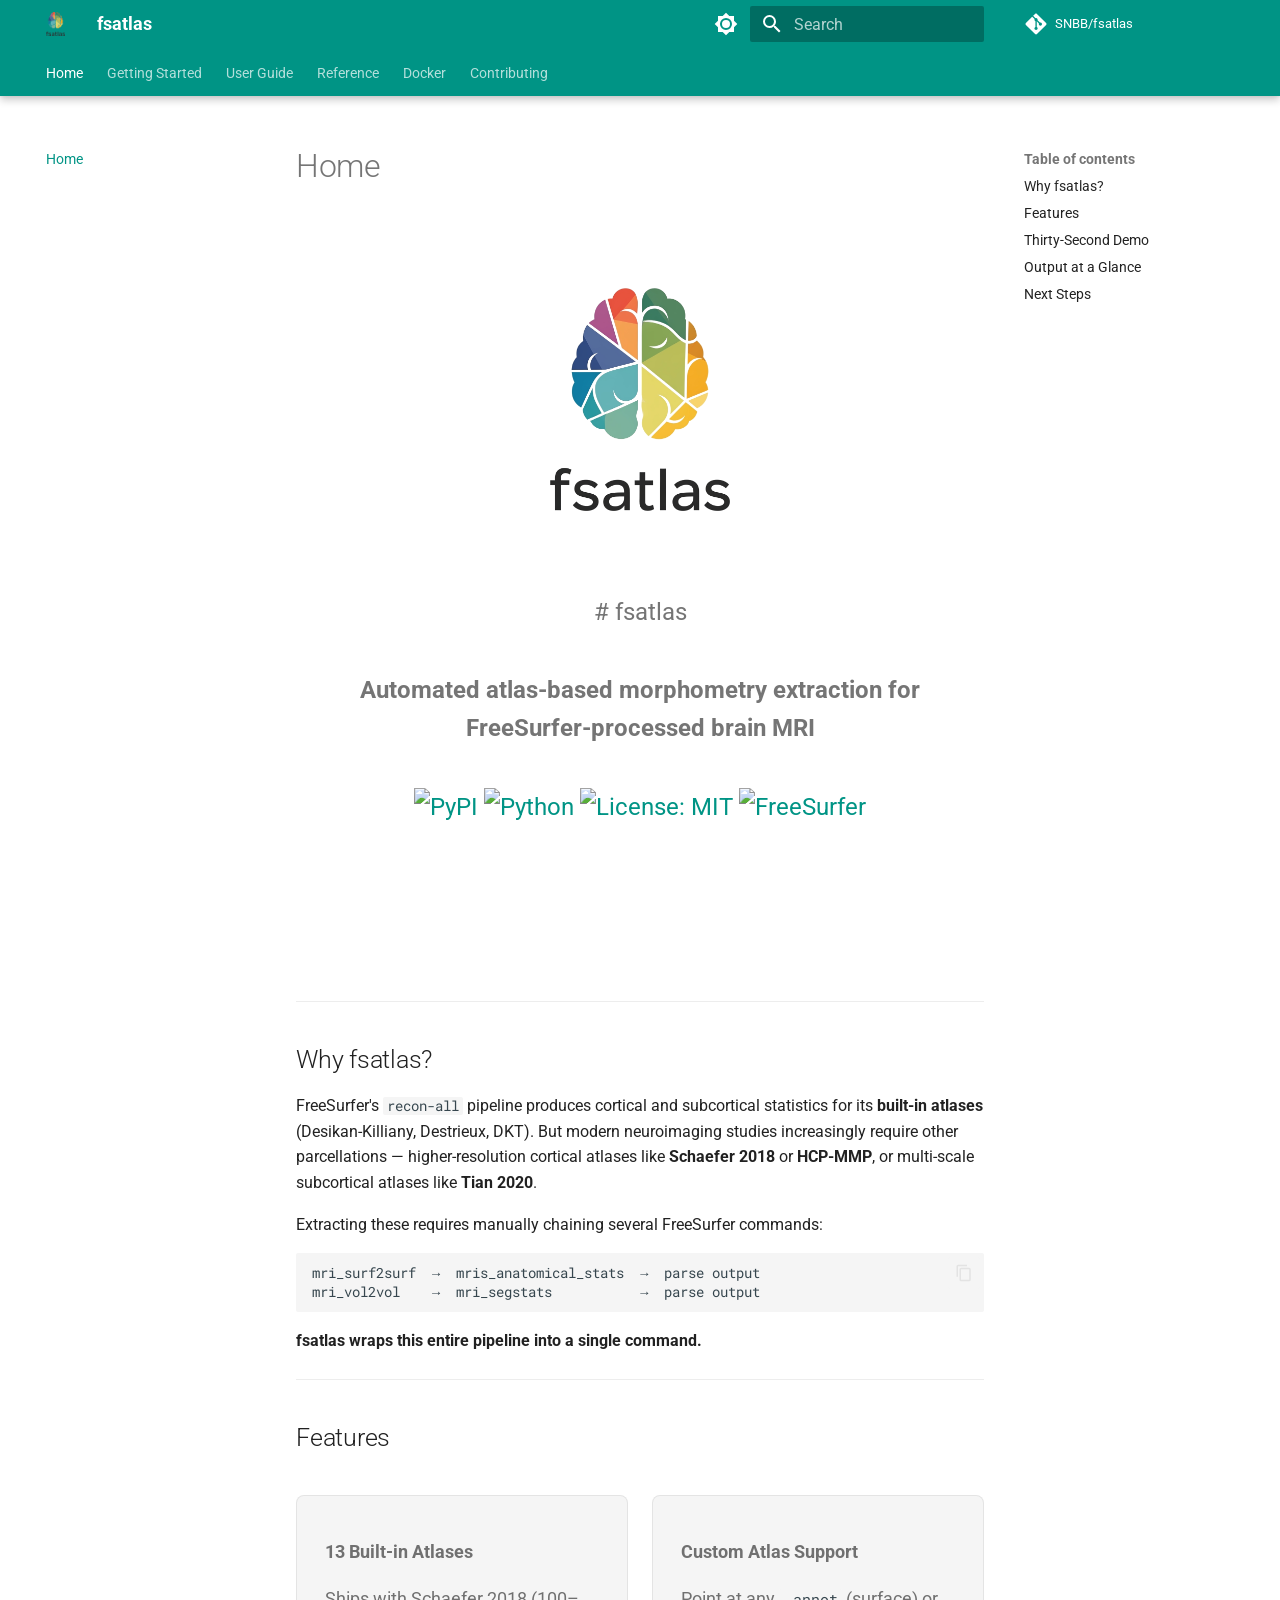
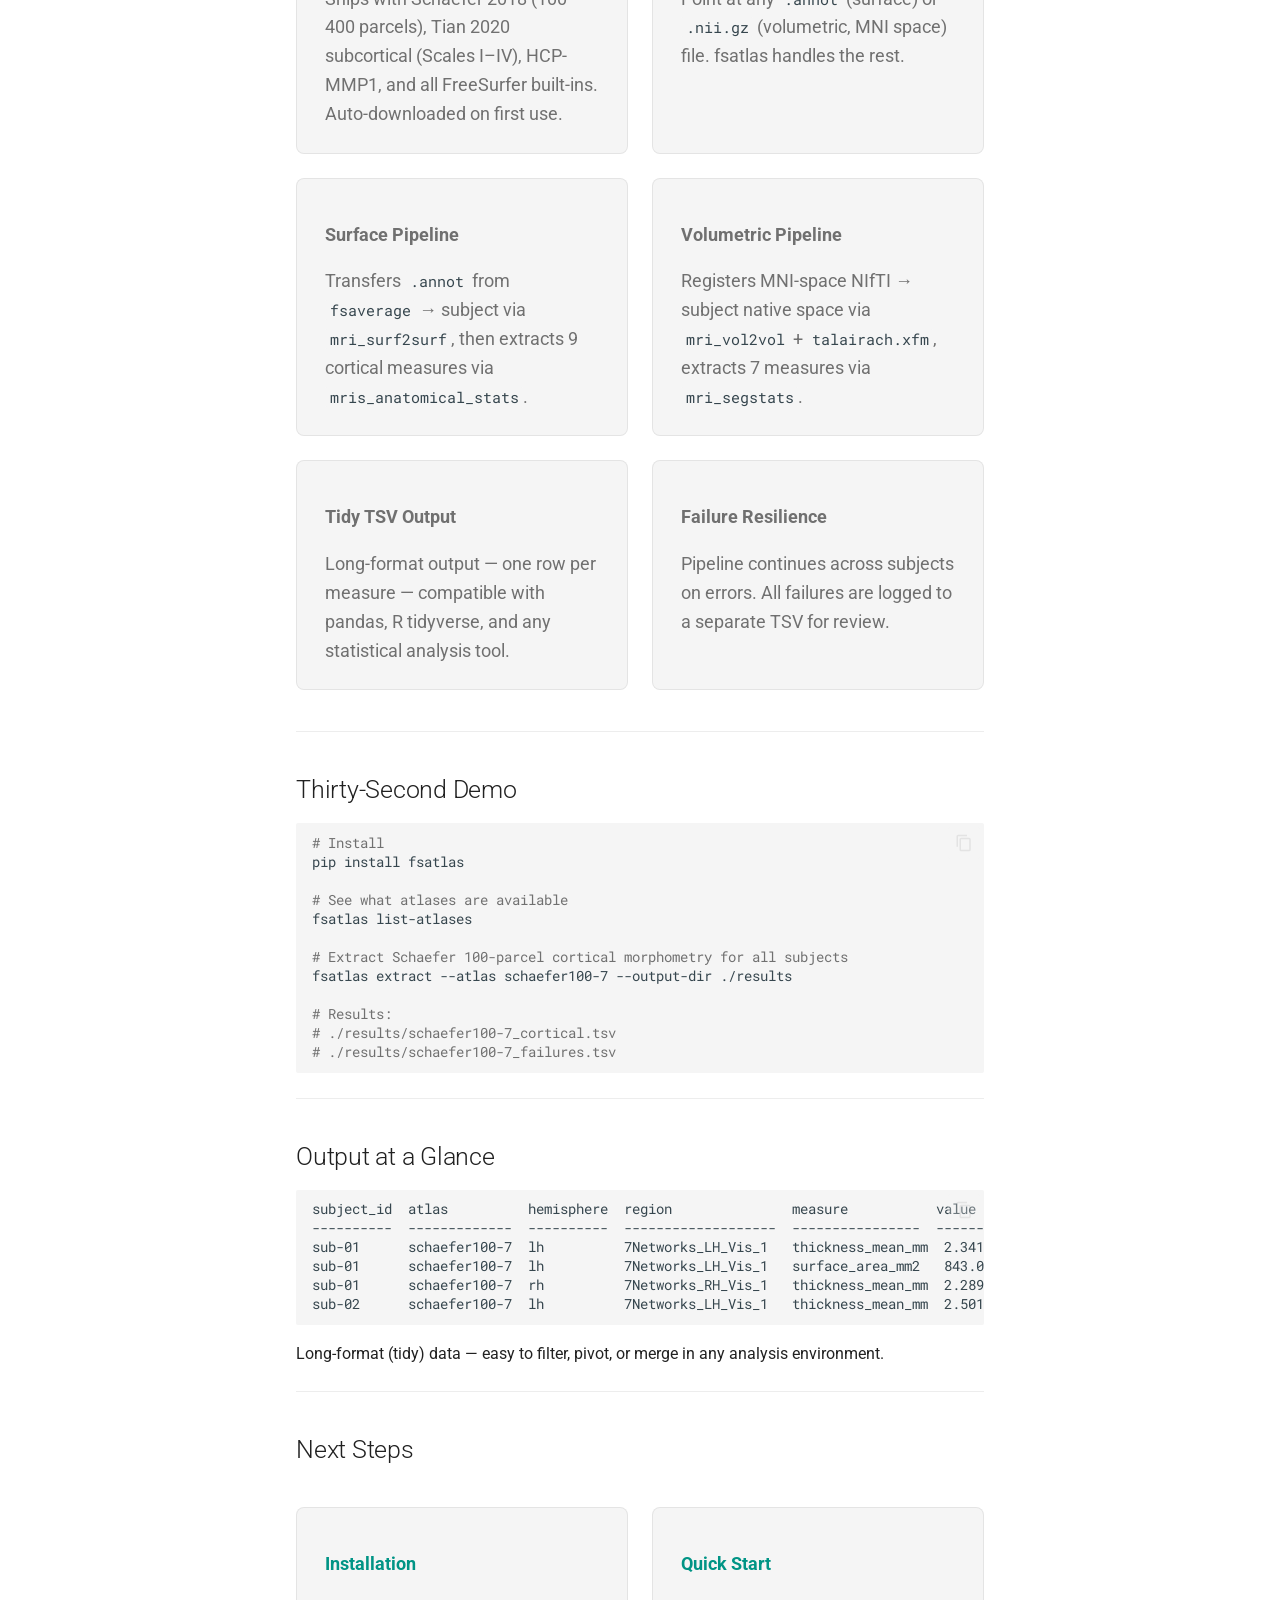
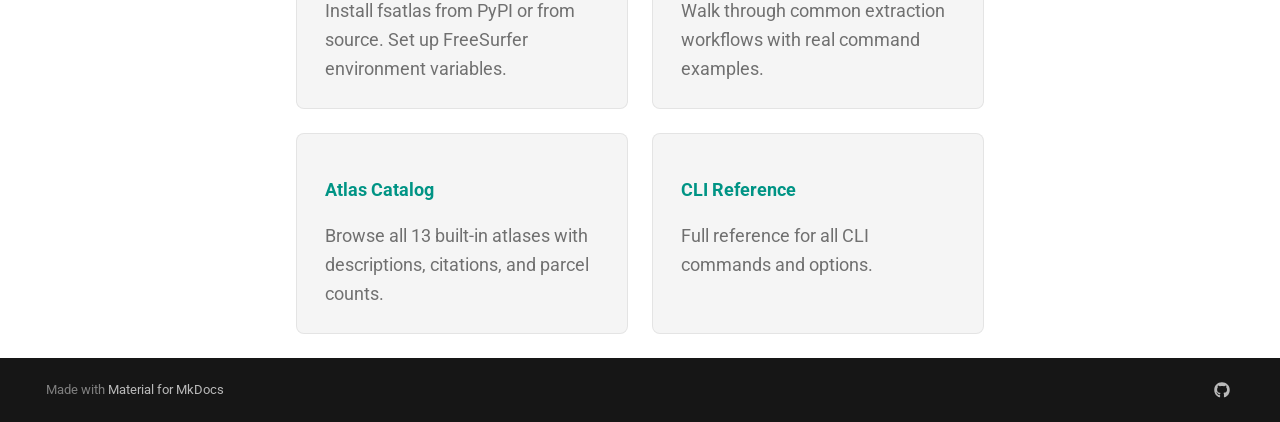
==== index.html @ 3e2ee165 "Deployed dd04996 with MkDocs version: 1.6.1" ====
<!doctype html>
<html lang="en" class="no-js">
  <head>
    
      <meta charset="utf-8">
      <meta name="viewport" content="width=device-width,initial-scale=1">
      
        <meta name="description" content="Automated atlas-based morphometry extraction for FreeSurfer-processed brain MRI">
      
      
      
        <link rel="canonical" href="https://snbb.github.io/fsatlas/">
      
      
      
        <link rel="next" href="installation/">
      
      
        
      
      
      <link rel="icon" href="assets/logo.png">
      <meta name="generator" content="mkdocs-1.6.1, mkdocs-material-9.7.4">
    
    
      
        <title>fsatlas</title>
      
    
    
      <link rel="stylesheet" href="assets/stylesheets/main.484c7ddc.min.css">
      
        
        <link rel="stylesheet" href="assets/stylesheets/palette.ab4e12ef.min.css">
      
      


    
    
      
    
    
      
        
        
        <link rel="preconnect" href="https://fonts.gstatic.com" crossorigin>
        <link rel="stylesheet" href="https://fonts.googleapis.com/css?family=Roboto:300,300i,400,400i,700,700i%7CRoboto+Mono:400,400i,700,700i&display=fallback">
        <style>:root{--md-text-font:"Roboto";--md-code-font:"Roboto Mono"}</style>
      
    
    
      <link rel="stylesheet" href="assets/extra.css">
    
    <script>__md_scope=new URL(".",location),__md_hash=e=>[...e].reduce(((e,_)=>(e<<5)-e+_.charCodeAt(0)),0),__md_get=(e,_=localStorage,t=__md_scope)=>JSON.parse(_.getItem(t.pathname+"."+e)),__md_set=(e,_,t=localStorage,a=__md_scope)=>{try{t.setItem(a.pathname+"."+e,JSON.stringify(_))}catch(e){}}</script>
    
      

    
    
  </head>
  
  
    
    
      
    
    
    
    
    <body dir="ltr" data-md-color-scheme="default" data-md-color-primary="teal" data-md-color-accent="deep-orange">
  
    
    <input class="md-toggle" data-md-toggle="drawer" type="checkbox" id="__drawer" autocomplete="off">
    <input class="md-toggle" data-md-toggle="search" type="checkbox" id="__search" autocomplete="off">
    <label class="md-overlay" for="__drawer"></label>
    <div data-md-component="skip">
      
        
        <a href="#why-fsatlas" class="md-skip">
          Skip to content
        </a>
      
    </div>
    <div data-md-component="announce">
      
    </div>
    
      <div data-md-color-scheme="default" data-md-component="outdated" hidden>
        
      </div>
    
    
      

  

<header class="md-header md-header--shadow md-header--lifted" data-md-component="header">
  <nav class="md-header__inner md-grid" aria-label="Header">
    <a href="." title="fsatlas" class="md-header__button md-logo" aria-label="fsatlas" data-md-component="logo">
      
  <img src="assets/logo.png" alt="logo">

    </a>
    <label class="md-header__button md-icon" for="__drawer">
      
      <svg xmlns="http://www.w3.org/2000/svg" viewBox="0 0 24 24"><path d="M3 6h18v2H3zm0 5h18v2H3zm0 5h18v2H3z"/></svg>
    </label>
    <div class="md-header__title" data-md-component="header-title">
      <div class="md-header__ellipsis">
        <div class="md-header__topic">
          <span class="md-ellipsis">
            fsatlas
          </span>
        </div>
        <div class="md-header__topic" data-md-component="header-topic">
          <span class="md-ellipsis">
            
              Home
            
          </span>
        </div>
      </div>
    </div>
    
      
        <form class="md-header__option" data-md-component="palette">
  
    
    
    
    <input class="md-option" data-md-color-media="(prefers-color-scheme: light)" data-md-color-scheme="default" data-md-color-primary="teal" data-md-color-accent="deep-orange"  aria-label="Switch to dark mode"  type="radio" name="__palette" id="__palette_0">
    
      <label class="md-header__button md-icon" title="Switch to dark mode" for="__palette_1" hidden>
        <svg xmlns="http://www.w3.org/2000/svg" viewBox="0 0 24 24"><path d="M12 8a4 4 0 0 0-4 4 4 4 0 0 0 4 4 4 4 0 0 0 4-4 4 4 0 0 0-4-4m0 10a6 6 0 0 1-6-6 6 6 0 0 1 6-6 6 6 0 0 1 6 6 6 6 0 0 1-6 6m8-9.31V4h-4.69L12 .69 8.69 4H4v4.69L.69 12 4 15.31V20h4.69L12 23.31 15.31 20H20v-4.69L23.31 12z"/></svg>
      </label>
    
  
    
    
    
    <input class="md-option" data-md-color-media="(prefers-color-scheme: dark)" data-md-color-scheme="slate" data-md-color-primary="teal" data-md-color-accent="deep-orange"  aria-label="Switch to light mode"  type="radio" name="__palette" id="__palette_1">
    
      <label class="md-header__button md-icon" title="Switch to light mode" for="__palette_0" hidden>
        <svg xmlns="http://www.w3.org/2000/svg" viewBox="0 0 24 24"><path d="M12 18c-.89 0-1.74-.2-2.5-.55C11.56 16.5 13 14.42 13 12s-1.44-4.5-3.5-5.45C10.26 6.2 11.11 6 12 6a6 6 0 0 1 6 6 6 6 0 0 1-6 6m8-9.31V4h-4.69L12 .69 8.69 4H4v4.69L.69 12 4 15.31V20h4.69L12 23.31 15.31 20H20v-4.69L23.31 12z"/></svg>
      </label>
    
  
</form>
      
    
    
      <script>var palette=__md_get("__palette");if(palette&&palette.color){if("(prefers-color-scheme)"===palette.color.media){var media=matchMedia("(prefers-color-scheme: light)"),input=document.querySelector(media.matches?"[data-md-color-media='(prefers-color-scheme: light)']":"[data-md-color-media='(prefers-color-scheme: dark)']");palette.color.media=input.getAttribute("data-md-color-media"),palette.color.scheme=input.getAttribute("data-md-color-scheme"),palette.color.primary=input.getAttribute("data-md-color-primary"),palette.color.accent=input.getAttribute("data-md-color-accent")}for(var[key,value]of Object.entries(palette.color))document.body.setAttribute("data-md-color-"+key,value)}</script>
    
    
    
      
      
        <label class="md-header__button md-icon" for="__search">
          
          <svg xmlns="http://www.w3.org/2000/svg" viewBox="0 0 24 24"><path d="M9.5 3A6.5 6.5 0 0 1 16 9.5c0 1.61-.59 3.09-1.56 4.23l.27.27h.79l5 5-1.5 1.5-5-5v-.79l-.27-.27A6.52 6.52 0 0 1 9.5 16 6.5 6.5 0 0 1 3 9.5 6.5 6.5 0 0 1 9.5 3m0 2C7 5 5 7 5 9.5S7 14 9.5 14 14 12 14 9.5 12 5 9.5 5"/></svg>
        </label>
        <div class="md-search" data-md-component="search" role="dialog">
  <label class="md-search__overlay" for="__search"></label>
  <div class="md-search__inner" role="search">
    <form class="md-search__form" name="search">
      <input type="text" class="md-search__input" name="query" aria-label="Search" placeholder="Search" autocapitalize="off" autocorrect="off" autocomplete="off" spellcheck="false" data-md-component="search-query" required>
      <label class="md-search__icon md-icon" for="__search">
        
        <svg xmlns="http://www.w3.org/2000/svg" viewBox="0 0 24 24"><path d="M9.5 3A6.5 6.5 0 0 1 16 9.5c0 1.61-.59 3.09-1.56 4.23l.27.27h.79l5 5-1.5 1.5-5-5v-.79l-.27-.27A6.52 6.52 0 0 1 9.5 16 6.5 6.5 0 0 1 3 9.5 6.5 6.5 0 0 1 9.5 3m0 2C7 5 5 7 5 9.5S7 14 9.5 14 14 12 14 9.5 12 5 9.5 5"/></svg>
        
        <svg xmlns="http://www.w3.org/2000/svg" viewBox="0 0 24 24"><path d="M20 11v2H8l5.5 5.5-1.42 1.42L4.16 12l7.92-7.92L13.5 5.5 8 11z"/></svg>
      </label>
      <nav class="md-search__options" aria-label="Search">
        
        <button type="reset" class="md-search__icon md-icon" title="Clear" aria-label="Clear" tabindex="-1">
          
          <svg xmlns="http://www.w3.org/2000/svg" viewBox="0 0 24 24"><path d="M19 6.41 17.59 5 12 10.59 6.41 5 5 6.41 10.59 12 5 17.59 6.41 19 12 13.41 17.59 19 19 17.59 13.41 12z"/></svg>
        </button>
      </nav>
      
        <div class="md-search__suggest" data-md-component="search-suggest"></div>
      
    </form>
    <div class="md-search__output">
      <div class="md-search__scrollwrap" tabindex="0" data-md-scrollfix>
        <div class="md-search-result" data-md-component="search-result">
          <div class="md-search-result__meta">
            Initializing search
          </div>
          <ol class="md-search-result__list" role="presentation"></ol>
        </div>
      </div>
    </div>
  </div>
</div>
      
    
    
      <div class="md-header__source">
        <a href="https://github.com/SNBB/fsatlas" title="Go to repository" class="md-source" data-md-component="source">
  <div class="md-source__icon md-icon">
    
    <svg xmlns="http://www.w3.org/2000/svg" viewBox="0 0 448 512"><!--! Font Awesome Free 7.1.0 by @fontawesome - https://fontawesome.com License - https://fontawesome.com/license/free (Icons: CC BY 4.0, Fonts: SIL OFL 1.1, Code: MIT License) Copyright 2025 Fonticons, Inc.--><path d="M439.6 236.1 244 40.5c-5.4-5.5-12.8-8.5-20.4-8.5s-15 3-20.4 8.4L162.5 81l51.5 51.5c27.1-9.1 52.7 16.8 43.4 43.7l49.7 49.7c34.2-11.8 61.2 31 35.5 56.7-26.5 26.5-70.2-2.9-56-37.3L240.3 199v121.9c25.3 12.5 22.3 41.8 9.1 55-6.4 6.4-15.2 10.1-24.3 10.1s-17.8-3.6-24.3-10.1c-17.6-17.6-11.1-46.9 11.2-56v-123c-20.8-8.5-24.6-30.7-18.6-45L142.6 101 8.5 235.1C3 240.6 0 247.9 0 255.5s3 15 8.5 20.4l195.6 195.7c5.4 5.4 12.7 8.4 20.4 8.4s15-3 20.4-8.4l194.7-194.7c5.4-5.4 8.4-12.8 8.4-20.4s-3-15-8.4-20.4"/></svg>
  </div>
  <div class="md-source__repository">
    SNBB/fsatlas
  </div>
</a>
      </div>
    
  </nav>
  
    
      
<nav class="md-tabs" aria-label="Tabs" data-md-component="tabs">
  <div class="md-grid">
    <ul class="md-tabs__list">
      
        
  
  
  
    
  
  
    <li class="md-tabs__item md-tabs__item--active">
      <a href="." class="md-tabs__link">
        
  
  
    
  
  Home

      </a>
    </li>
  

      
        
  
  
  
  
    
    
      <li class="md-tabs__item">
        <a href="installation/" class="md-tabs__link">
          
  
  
    
  
  Getting Started

        </a>
      </li>
    
  

      
        
  
  
  
  
    
    
      <li class="md-tabs__item">
        <a href="user-guide/atlases/" class="md-tabs__link">
          
  
  
    
  
  User Guide

        </a>
      </li>
    
  

      
        
  
  
  
  
    
    
      <li class="md-tabs__item">
        <a href="reference/cli/" class="md-tabs__link">
          
  
  
    
  
  Reference

        </a>
      </li>
    
  

      
        
  
  
  
  
    <li class="md-tabs__item">
      <a href="docker/" class="md-tabs__link">
        
  
  
    
  
  Docker

      </a>
    </li>
  

      
        
  
  
  
  
    <li class="md-tabs__item">
      <a href="contributing/" class="md-tabs__link">
        
  
  
    
  
  Contributing

      </a>
    </li>
  

      
    </ul>
  </div>
</nav>
    
  
</header>
    
    <div class="md-container" data-md-component="container">
      
      
        
      
      <main class="md-main" data-md-component="main">
        <div class="md-main__inner md-grid">
          
            
              
              <div class="md-sidebar md-sidebar--primary" data-md-component="sidebar" data-md-type="navigation" >
                <div class="md-sidebar__scrollwrap">
                  <div class="md-sidebar__inner">
                    


  


<nav class="md-nav md-nav--primary md-nav--lifted" aria-label="Navigation" data-md-level="0">
  <label class="md-nav__title" for="__drawer">
    <a href="." title="fsatlas" class="md-nav__button md-logo" aria-label="fsatlas" data-md-component="logo">
      
  <img src="assets/logo.png" alt="logo">

    </a>
    fsatlas
  </label>
  
    <div class="md-nav__source">
      <a href="https://github.com/SNBB/fsatlas" title="Go to repository" class="md-source" data-md-component="source">
  <div class="md-source__icon md-icon">
    
    <svg xmlns="http://www.w3.org/2000/svg" viewBox="0 0 448 512"><!--! Font Awesome Free 7.1.0 by @fontawesome - https://fontawesome.com License - https://fontawesome.com/license/free (Icons: CC BY 4.0, Fonts: SIL OFL 1.1, Code: MIT License) Copyright 2025 Fonticons, Inc.--><path d="M439.6 236.1 244 40.5c-5.4-5.5-12.8-8.5-20.4-8.5s-15 3-20.4 8.4L162.5 81l51.5 51.5c27.1-9.1 52.7 16.8 43.4 43.7l49.7 49.7c34.2-11.8 61.2 31 35.5 56.7-26.5 26.5-70.2-2.9-56-37.3L240.3 199v121.9c25.3 12.5 22.3 41.8 9.1 55-6.4 6.4-15.2 10.1-24.3 10.1s-17.8-3.6-24.3-10.1c-17.6-17.6-11.1-46.9 11.2-56v-123c-20.8-8.5-24.6-30.7-18.6-45L142.6 101 8.5 235.1C3 240.6 0 247.9 0 255.5s3 15 8.5 20.4l195.6 195.7c5.4 5.4 12.7 8.4 20.4 8.4s15-3 20.4-8.4l194.7-194.7c5.4-5.4 8.4-12.8 8.4-20.4s-3-15-8.4-20.4"/></svg>
  </div>
  <div class="md-source__repository">
    SNBB/fsatlas
  </div>
</a>
    </div>
  
  <ul class="md-nav__list" data-md-scrollfix>
    
      
      
  
  
    
  
  
  
    <li class="md-nav__item md-nav__item--active">
      
      <input class="md-nav__toggle md-toggle" type="checkbox" id="__toc">
      
      
      
        <label class="md-nav__link md-nav__link--active" for="__toc">
          
  
  
  <span class="md-ellipsis">
    
  
    Home
  

    
  </span>
  
  

          <span class="md-nav__icon md-icon"></span>
        </label>
      
      <a href="." class="md-nav__link md-nav__link--active">
        
  
  
  <span class="md-ellipsis">
    
  
    Home
  

    
  </span>
  
  

      </a>
      
        

<nav class="md-nav md-nav--secondary" aria-label="Table of contents">
  
  
  
  
    <label class="md-nav__title" for="__toc">
      <span class="md-nav__icon md-icon"></span>
      Table of contents
    </label>
    <ul class="md-nav__list" data-md-component="toc" data-md-scrollfix>
      
        <li class="md-nav__item">
  <a href="#why-fsatlas" class="md-nav__link">
    <span class="md-ellipsis">
      
        Why fsatlas?
      
    </span>
  </a>
  
</li>
      
        <li class="md-nav__item">
  <a href="#features" class="md-nav__link">
    <span class="md-ellipsis">
      
        Features
      
    </span>
  </a>
  
</li>
      
        <li class="md-nav__item">
  <a href="#thirty-second-demo" class="md-nav__link">
    <span class="md-ellipsis">
      
        Thirty-Second Demo
      
    </span>
  </a>
  
</li>
      
        <li class="md-nav__item">
  <a href="#output-at-a-glance" class="md-nav__link">
    <span class="md-ellipsis">
      
        Output at a Glance
      
    </span>
  </a>
  
</li>
      
        <li class="md-nav__item">
  <a href="#next-steps" class="md-nav__link">
    <span class="md-ellipsis">
      
        Next Steps
      
    </span>
  </a>
  
</li>
      
    </ul>
  
</nav>
      
    </li>
  

    
      
      
  
  
  
  
    
    
      
        
      
        
      
    
    
    
      
      
        
      
    
    
    <li class="md-nav__item md-nav__item--nested">
      
        
        
          
        
        <input class="md-nav__toggle md-toggle md-toggle--indeterminate" type="checkbox" id="__nav_2" >
        
          
          <label class="md-nav__link" for="__nav_2" id="__nav_2_label" tabindex="0">
            
  
  
  <span class="md-ellipsis">
    
  
    Getting Started
  

    
  </span>
  
  

            <span class="md-nav__icon md-icon"></span>
          </label>
        
        <nav class="md-nav" data-md-level="1" aria-labelledby="__nav_2_label" aria-expanded="false">
          <label class="md-nav__title" for="__nav_2">
            <span class="md-nav__icon md-icon"></span>
            
  
    Getting Started
  

          </label>
          <ul class="md-nav__list" data-md-scrollfix>
            
              
                
  
  
  
  
    <li class="md-nav__item">
      <a href="installation/" class="md-nav__link">
        
  
  
  <span class="md-ellipsis">
    
  
    Installation
  

    
  </span>
  
  

      </a>
    </li>
  

              
            
              
                
  
  
  
  
    <li class="md-nav__item">
      <a href="quickstart/" class="md-nav__link">
        
  
  
  <span class="md-ellipsis">
    
  
    Quick Start
  

    
  </span>
  
  

      </a>
    </li>
  

              
            
          </ul>
        </nav>
      
    </li>
  

    
      
      
  
  
  
  
    
    
      
        
      
        
      
        
      
    
    
    
      
      
        
      
    
    
    <li class="md-nav__item md-nav__item--nested">
      
        
        
          
        
        <input class="md-nav__toggle md-toggle md-toggle--indeterminate" type="checkbox" id="__nav_3" >
        
          
          <label class="md-nav__link" for="__nav_3" id="__nav_3_label" tabindex="0">
            
  
  
  <span class="md-ellipsis">
    
  
    User Guide
  

    
  </span>
  
  

            <span class="md-nav__icon md-icon"></span>
          </label>
        
        <nav class="md-nav" data-md-level="1" aria-labelledby="__nav_3_label" aria-expanded="false">
          <label class="md-nav__title" for="__nav_3">
            <span class="md-nav__icon md-icon"></span>
            
  
    User Guide
  

          </label>
          <ul class="md-nav__list" data-md-scrollfix>
            
              
                
  
  
  
  
    <li class="md-nav__item">
      <a href="user-guide/atlases/" class="md-nav__link">
        
  
  
  <span class="md-ellipsis">
    
  
    Atlas Catalog
  

    
  </span>
  
  

      </a>
    </li>
  

              
            
              
                
  
  
  
  
    <li class="md-nav__item">
      <a href="user-guide/custom-atlases/" class="md-nav__link">
        
  
  
  <span class="md-ellipsis">
    
  
    Custom Atlases
  

    
  </span>
  
  

      </a>
    </li>
  

              
            
              
                
  
  
  
  
    <li class="md-nav__item">
      <a href="user-guide/output-format/" class="md-nav__link">
        
  
  
  <span class="md-ellipsis">
    
  
    Output Format
  

    
  </span>
  
  

      </a>
    </li>
  

              
            
          </ul>
        </nav>
      
    </li>
  

    
      
      
  
  
  
  
    
    
      
        
      
        
      
    
    
    
      
      
        
      
    
    
    <li class="md-nav__item md-nav__item--nested">
      
        
        
          
        
        <input class="md-nav__toggle md-toggle md-toggle--indeterminate" type="checkbox" id="__nav_4" >
        
          
          <label class="md-nav__link" for="__nav_4" id="__nav_4_label" tabindex="0">
            
  
  
  <span class="md-ellipsis">
    
  
    Reference
  

    
  </span>
  
  

            <span class="md-nav__icon md-icon"></span>
          </label>
        
        <nav class="md-nav" data-md-level="1" aria-labelledby="__nav_4_label" aria-expanded="false">
          <label class="md-nav__title" for="__nav_4">
            <span class="md-nav__icon md-icon"></span>
            
  
    Reference
  

          </label>
          <ul class="md-nav__list" data-md-scrollfix>
            
              
                
  
  
  
  
    <li class="md-nav__item">
      <a href="reference/cli/" class="md-nav__link">
        
  
  
  <span class="md-ellipsis">
    
  
    CLI Reference
  

    
  </span>
  
  

      </a>
    </li>
  

              
            
              
                
  
  
  
  
    <li class="md-nav__item">
      <a href="reference/architecture/" class="md-nav__link">
        
  
  
  <span class="md-ellipsis">
    
  
    Architecture
  

    
  </span>
  
  

      </a>
    </li>
  

              
            
          </ul>
        </nav>
      
    </li>
  

    
      
      
  
  
  
  
    <li class="md-nav__item">
      <a href="docker/" class="md-nav__link">
        
  
  
  <span class="md-ellipsis">
    
  
    Docker
  

    
  </span>
  
  

      </a>
    </li>
  

    
      
      
  
  
  
  
    <li class="md-nav__item">
      <a href="contributing/" class="md-nav__link">
        
  
  
  <span class="md-ellipsis">
    
  
    Contributing
  

    
  </span>
  
  

      </a>
    </li>
  

    
  </ul>
</nav>
                  </div>
                </div>
              </div>
            
            
              
              <div class="md-sidebar md-sidebar--secondary" data-md-component="sidebar" data-md-type="toc" >
                <div class="md-sidebar__scrollwrap">
                  <div class="md-sidebar__inner">
                    

<nav class="md-nav md-nav--secondary" aria-label="Table of contents">
  
  
  
  
    <label class="md-nav__title" for="__toc">
      <span class="md-nav__icon md-icon"></span>
      Table of contents
    </label>
    <ul class="md-nav__list" data-md-component="toc" data-md-scrollfix>
      
        <li class="md-nav__item">
  <a href="#why-fsatlas" class="md-nav__link">
    <span class="md-ellipsis">
      
        Why fsatlas?
      
    </span>
  </a>
  
</li>
      
        <li class="md-nav__item">
  <a href="#features" class="md-nav__link">
    <span class="md-ellipsis">
      
        Features
      
    </span>
  </a>
  
</li>
      
        <li class="md-nav__item">
  <a href="#thirty-second-demo" class="md-nav__link">
    <span class="md-ellipsis">
      
        Thirty-Second Demo
      
    </span>
  </a>
  
</li>
      
        <li class="md-nav__item">
  <a href="#output-at-a-glance" class="md-nav__link">
    <span class="md-ellipsis">
      
        Output at a Glance
      
    </span>
  </a>
  
</li>
      
        <li class="md-nav__item">
  <a href="#next-steps" class="md-nav__link">
    <span class="md-ellipsis">
      
        Next Steps
      
    </span>
  </a>
  
</li>
      
    </ul>
  
</nav>
                  </div>
                </div>
              </div>
            
          
          
            <div class="md-content" data-md-component="content">
              
              <article class="md-content__inner md-typeset">
                
                  


  
  


  <h1>Home</h1>

<div class="hero">
<p><img alt="fsatlas logo" src="assets/logo.png" /></p>
<p># fsatlas</p>
<p><strong>Automated atlas-based morphometry extraction for FreeSurfer-processed brain MRI</strong></p>
<div class="badges">
<p><a href="https://pypi.org/project/fsatlas/"><img alt="PyPI" src="https://img.shields.io/pypi/v/fsatlas.svg" /></a>
  <a href="https://pypi.org/project/fsatlas/"><img alt="Python" src="https://img.shields.io/pypi/pyversions/fsatlas.svg" /></a>
  <a href="https://opensource.org/licenses/MIT"><img alt="License: MIT" src="https://img.shields.io/badge/License-MIT-yellow.svg" /></a>
  <a href="https://surfer.nmr.mgh.harvard.edu/"><img alt="FreeSurfer" src="https://img.shields.io/badge/FreeSurfer-8.x-blue.svg" /></a>
  </p>
</div>
</div>
<hr />
<h2 id="why-fsatlas">Why fsatlas?<a class="headerlink" href="#why-fsatlas" title="Permanent link">&para;</a></h2>
<p>FreeSurfer's <code>recon-all</code> pipeline produces cortical and subcortical statistics for its <strong>built-in atlases</strong> (Desikan-Killiany, Destrieux, DKT). But modern neuroimaging studies increasingly require other parcellations — higher-resolution cortical atlases like <strong>Schaefer 2018</strong> or <strong>HCP-MMP</strong>, or multi-scale subcortical atlases like <strong>Tian 2020</strong>.</p>
<p>Extracting these requires manually chaining several FreeSurfer commands:</p>
<div class="language-text highlight"><pre><span></span><code><span id="__span-0-1"><a id="__codelineno-0-1" name="__codelineno-0-1" href="#__codelineno-0-1"></a>mri_surf2surf  →  mris_anatomical_stats  →  parse output
</span><span id="__span-0-2"><a id="__codelineno-0-2" name="__codelineno-0-2" href="#__codelineno-0-2"></a>mri_vol2vol    →  mri_segstats           →  parse output
</span></code></pre></div>
<p><strong>fsatlas wraps this entire pipeline into a single command.</strong></p>
<hr />
<h2 id="features">Features<a class="headerlink" href="#features" title="Permanent link">&para;</a></h2>
<div class="feature-grid">
<div class="feature-card">
<p><strong>13 Built-in Atlases</strong></p>
<p>Ships with Schaefer 2018 (100–400 parcels), Tian 2020 subcortical (Scales I–IV), HCP-MMP1, and all FreeSurfer built-ins. Auto-downloaded on first use.</p>
</div>
<div class="feature-card">
<p><strong>Custom Atlas Support</strong></p>
<p>Point at any <code>.annot</code> (surface) or <code>.nii.gz</code> (volumetric, MNI space) file. fsatlas handles the rest.</p>
</div>
<div class="feature-card">
<p><strong>Surface Pipeline</strong></p>
<p>Transfers <code>.annot</code> from <code>fsaverage</code> → subject via <code>mri_surf2surf</code>, then extracts 9 cortical measures via <code>mris_anatomical_stats</code>.</p>
</div>
<div class="feature-card">
<p><strong>Volumetric Pipeline</strong></p>
<p>Registers MNI-space NIfTI → subject native space via <code>mri_vol2vol</code> + <code>talairach.xfm</code>, extracts 7 measures via <code>mri_segstats</code>.</p>
</div>
<div class="feature-card">
<p><strong>Tidy TSV Output</strong></p>
<p>Long-format output — one row per measure — compatible with pandas, R tidyverse, and any statistical analysis tool.</p>
</div>
<div class="feature-card">
<p><strong>Failure Resilience</strong></p>
<p>Pipeline continues across subjects on errors. All failures are logged to a separate TSV for review.</p>
</div>
</div>
<hr />
<h2 id="thirty-second-demo">Thirty-Second Demo<a class="headerlink" href="#thirty-second-demo" title="Permanent link">&para;</a></h2>
<div class="language-bash highlight"><pre><span></span><code><span id="__span-1-1"><a id="__codelineno-1-1" name="__codelineno-1-1" href="#__codelineno-1-1"></a><span class="c1"># Install</span>
</span><span id="__span-1-2"><a id="__codelineno-1-2" name="__codelineno-1-2" href="#__codelineno-1-2"></a>pip<span class="w"> </span>install<span class="w"> </span>fsatlas
</span><span id="__span-1-3"><a id="__codelineno-1-3" name="__codelineno-1-3" href="#__codelineno-1-3"></a>
</span><span id="__span-1-4"><a id="__codelineno-1-4" name="__codelineno-1-4" href="#__codelineno-1-4"></a><span class="c1"># See what atlases are available</span>
</span><span id="__span-1-5"><a id="__codelineno-1-5" name="__codelineno-1-5" href="#__codelineno-1-5"></a>fsatlas<span class="w"> </span>list-atlases
</span><span id="__span-1-6"><a id="__codelineno-1-6" name="__codelineno-1-6" href="#__codelineno-1-6"></a>
</span><span id="__span-1-7"><a id="__codelineno-1-7" name="__codelineno-1-7" href="#__codelineno-1-7"></a><span class="c1"># Extract Schaefer 100-parcel cortical morphometry for all subjects</span>
</span><span id="__span-1-8"><a id="__codelineno-1-8" name="__codelineno-1-8" href="#__codelineno-1-8"></a>fsatlas<span class="w"> </span>extract<span class="w"> </span>--atlas<span class="w"> </span>schaefer100-7<span class="w"> </span>--output-dir<span class="w"> </span>./results
</span><span id="__span-1-9"><a id="__codelineno-1-9" name="__codelineno-1-9" href="#__codelineno-1-9"></a>
</span><span id="__span-1-10"><a id="__codelineno-1-10" name="__codelineno-1-10" href="#__codelineno-1-10"></a><span class="c1"># Results:</span>
</span><span id="__span-1-11"><a id="__codelineno-1-11" name="__codelineno-1-11" href="#__codelineno-1-11"></a><span class="c1"># ./results/schaefer100-7_cortical.tsv</span>
</span><span id="__span-1-12"><a id="__codelineno-1-12" name="__codelineno-1-12" href="#__codelineno-1-12"></a><span class="c1"># ./results/schaefer100-7_failures.tsv</span>
</span></code></pre></div>
<hr />
<h2 id="output-at-a-glance">Output at a Glance<a class="headerlink" href="#output-at-a-glance" title="Permanent link">&para;</a></h2>
<div class="language-text highlight"><pre><span></span><code><span id="__span-2-1"><a id="__codelineno-2-1" name="__codelineno-2-1" href="#__codelineno-2-1"></a>subject_id  atlas          hemisphere  region               measure           value
</span><span id="__span-2-2"><a id="__codelineno-2-2" name="__codelineno-2-2" href="#__codelineno-2-2"></a>----------  -------------  ----------  -------------------  ----------------  ------
</span><span id="__span-2-3"><a id="__codelineno-2-3" name="__codelineno-2-3" href="#__codelineno-2-3"></a>sub-01      schaefer100-7  lh          7Networks_LH_Vis_1   thickness_mean_mm  2.341
</span><span id="__span-2-4"><a id="__codelineno-2-4" name="__codelineno-2-4" href="#__codelineno-2-4"></a>sub-01      schaefer100-7  lh          7Networks_LH_Vis_1   surface_area_mm2   843.0
</span><span id="__span-2-5"><a id="__codelineno-2-5" name="__codelineno-2-5" href="#__codelineno-2-5"></a>sub-01      schaefer100-7  rh          7Networks_RH_Vis_1   thickness_mean_mm  2.289
</span><span id="__span-2-6"><a id="__codelineno-2-6" name="__codelineno-2-6" href="#__codelineno-2-6"></a>sub-02      schaefer100-7  lh          7Networks_LH_Vis_1   thickness_mean_mm  2.501
</span></code></pre></div>
<p>Long-format (tidy) data — easy to filter, pivot, or merge in any analysis environment.</p>
<hr />
<h2 id="next-steps">Next Steps<a class="headerlink" href="#next-steps" title="Permanent link">&para;</a></h2>
<div class="feature-grid">
<div class="feature-card">
<p><strong><a href="installation/">Installation</a></strong></p>
<p>Install fsatlas from PyPI or from source. Set up FreeSurfer environment variables.</p>
</div>
<div class="feature-card">
<p><strong><a href="quickstart/">Quick Start</a></strong></p>
<p>Walk through common extraction workflows with real command examples.</p>
</div>
<div class="feature-card">
<p><strong><a href="user-guide/atlases/">Atlas Catalog</a></strong></p>
<p>Browse all 13 built-in atlases with descriptions, citations, and parcel counts.</p>
</div>
<div class="feature-card">
<p><strong><a href="reference/cli/">CLI Reference</a></strong></p>
<p>Full reference for all CLI commands and options.</p>
</div>
</div>












                
              </article>
            </div>
          
          
  <script>var tabs=__md_get("__tabs");if(Array.isArray(tabs))e:for(var set of document.querySelectorAll(".tabbed-set")){var labels=set.querySelector(".tabbed-labels");for(var tab of tabs)for(var label of labels.getElementsByTagName("label"))if(label.innerText.trim()===tab){var input=document.getElementById(label.htmlFor);input.checked=!0;continue e}}</script>

<script>var target=document.getElementById(location.hash.slice(1));target&&target.name&&(target.checked=target.name.startsWith("__tabbed_"))</script>
        </div>
        
          <button type="button" class="md-top md-icon" data-md-component="top" hidden>
  
  <svg xmlns="http://www.w3.org/2000/svg" viewBox="0 0 24 24"><path d="M13 20h-2V8l-5.5 5.5-1.42-1.42L12 4.16l7.92 7.92-1.42 1.42L13 8z"/></svg>
  Back to top
</button>
        
      </main>
      
        <footer class="md-footer">
  
  <div class="md-footer-meta md-typeset">
    <div class="md-footer-meta__inner md-grid">
      <div class="md-copyright">
  
  
    Made with
    <a href="https://squidfunk.github.io/mkdocs-material/" target="_blank" rel="noopener">
      Material for MkDocs
    </a>
  
</div>
      
        
<div class="md-social">
  
    
    
    
    
      
      
    
    <a href="https://github.com/SNBB/fsatlas" target="_blank" rel="noopener" title="github.com" class="md-social__link">
      <svg xmlns="http://www.w3.org/2000/svg" viewBox="0 0 512 512"><!--! Font Awesome Free 7.1.0 by @fontawesome - https://fontawesome.com License - https://fontawesome.com/license/free (Icons: CC BY 4.0, Fonts: SIL OFL 1.1, Code: MIT License) Copyright 2025 Fonticons, Inc.--><path d="M173.9 397.4c0 2-2.3 3.6-5.2 3.6-3.3.3-5.6-1.3-5.6-3.6 0-2 2.3-3.6 5.2-3.6 3-.3 5.6 1.3 5.6 3.6m-31.1-4.5c-.7 2 1.3 4.3 4.3 4.9 2.6 1 5.6 0 6.2-2s-1.3-4.3-4.3-5.2c-2.6-.7-5.5.3-6.2 2.3m44.2-1.7c-2.9.7-4.9 2.6-4.6 4.9.3 2 2.9 3.3 5.9 2.6 2.9-.7 4.9-2.6 4.6-4.6-.3-1.9-3-3.2-5.9-2.9M252.8 8C114.1 8 8 113.3 8 252c0 110.9 69.8 205.8 169.5 239.2 12.8 2.3 17.3-5.6 17.3-12.1 0-6.2-.3-40.4-.3-61.4 0 0-70 15-84.7-29.8 0 0-11.4-29.1-27.8-36.6 0 0-22.9-15.7 1.6-15.4 0 0 24.9 2 38.6 25.8 21.9 38.6 58.6 27.5 72.9 20.9 2.3-16 8.8-27.1 16-33.7-55.9-6.2-112.3-14.3-112.3-110.5 0-27.5 7.6-41.3 23.6-58.9-2.6-6.5-11.1-33.3 2.6-67.9 20.9-6.5 69 27 69 27 20-5.6 41.5-8.5 62.8-8.5s42.8 2.9 62.8 8.5c0 0 48.1-33.6 69-27 13.7 34.7 5.2 61.4 2.6 67.9 16 17.7 25.8 31.5 25.8 58.9 0 96.5-58.9 104.2-114.8 110.5 9.2 7.9 17 22.9 17 46.4 0 33.7-.3 75.4-.3 83.6 0 6.5 4.6 14.4 17.3 12.1C436.2 457.8 504 362.9 504 252 504 113.3 391.5 8 252.8 8M105.2 352.9c-1.3 1-1 3.3.7 5.2 1.6 1.6 3.9 2.3 5.2 1 1.3-1 1-3.3-.7-5.2-1.6-1.6-3.9-2.3-5.2-1m-10.8-8.1c-.7 1.3.3 2.9 2.3 3.9 1.6 1 3.6.7 4.3-.7.7-1.3-.3-2.9-2.3-3.9-2-.6-3.6-.3-4.3.7m32.4 35.6c-1.6 1.3-1 4.3 1.3 6.2 2.3 2.3 5.2 2.6 6.5 1 1.3-1.3.7-4.3-1.3-6.2-2.2-2.3-5.2-2.6-6.5-1m-11.4-14.7c-1.6 1-1.6 3.6 0 5.9s4.3 3.3 5.6 2.3c1.6-1.3 1.6-3.9 0-6.2-1.4-2.3-4-3.3-5.6-2"/></svg>
    </a>
  
</div>
      
    </div>
  </div>
</footer>
      
    </div>
    <div class="md-dialog" data-md-component="dialog">
      <div class="md-dialog__inner md-typeset"></div>
    </div>
    
    
    
      
      
      <script id="__config" type="application/json">{"annotate": null, "base": ".", "features": ["navigation.tabs", "navigation.tabs.sticky", "navigation.sections", "navigation.expand", "navigation.top", "navigation.indexes", "search.suggest", "search.highlight", "content.code.annotate", "content.code.copy", "content.tabs.link", "toc.follow"], "search": "assets/javascripts/workers/search.2c215733.min.js", "tags": null, "translations": {"clipboard.copied": "Copied to clipboard", "clipboard.copy": "Copy to clipboard", "search.result.more.one": "1 more on this page", "search.result.more.other": "# more on this page", "search.result.none": "No matching documents", "search.result.one": "1 matching document", "search.result.other": "# matching documents", "search.result.placeholder": "Type to start searching", "search.result.term.missing": "Missing", "select.version": "Select version"}, "version": {"provider": "mike"}}</script>
    
    
      <script src="assets/javascripts/bundle.79ae519e.min.js"></script>
      
    
  </body>
</html>
---- assets/stylesheets/main.484c7ddc.min.css ----
@charset "UTF-8";html{-webkit-text-size-adjust:none;-moz-text-size-adjust:none;text-size-adjust:none;box-sizing:border-box}*,:after,:before{box-sizing:inherit}@media (prefers-reduced-motion){*,:after,:before{transition:none!important}}body{margin:0}a,button,input,label{-webkit-tap-highlight-color:transparent}a{color:inherit;text-decoration:none}hr{border:0;box-sizing:initial;display:block;height:.05rem;overflow:visible;padding:0}small{font-size:80%}sub,sup{line-height:1em}img{border-style:none}table{border-collapse:initial;border-spacing:0}td,th{font-weight:400;vertical-align:top}button{background:#0000;border:0;font-family:inherit;font-size:inherit;margin:0;padding:0}input{border:0;outline:none}:root{--md-primary-fg-color:#4051b5;--md-primary-fg-color--light:#5d6cc0;--md-primary-fg-color--dark:#303fa1;--md-primary-bg-color:#fff;--md-primary-bg-color--light:#ffffffb3;--md-accent-fg-color:#526cfe;--md-accent-fg-color--transparent:#526cfe1a;--md-accent-bg-color:#fff;--md-accent-bg-color--light:#ffffffb3}[data-md-color-scheme=default]{color-scheme:light}[data-md-color-scheme=default] img[src$="#gh-dark-mode-only"],[data-md-color-scheme=default] img[src$="#only-dark"]{display:none}:root,[data-md-color-scheme=default]{--md-hue:225deg;--md-default-fg-color:#000000de;--md-default-fg-color--light:#0000008a;--md-default-fg-color--lighter:#00000052;--md-default-fg-color--lightest:#00000012;--md-default-bg-color:#fff;--md-default-bg-color--light:#ffffffb3;--md-default-bg-color--lighter:#ffffff4d;--md-default-bg-color--lightest:#ffffff1f;--md-code-fg-color:#36464e;--md-code-bg-color:#f5f5f5;--md-code-bg-color--light:#f5f5f5b3;--md-code-bg-color--lighter:#f5f5f54d;--md-code-hl-color:#4287ff;--md-code-hl-color--light:#4287ff1a;--md-code-hl-number-color:#d52a2a;--md-code-hl-special-color:#db1457;--md-code-hl-function-color:#a846b9;--md-code-hl-constant-color:#6e59d9;--md-code-hl-keyword-color:#3f6ec6;--md-code-hl-string-color:#1c7d4d;--md-code-hl-name-color:var(--md-code-fg-color);--md-code-hl-operator-color:var(--md-default-fg-color--light);--md-code-hl-punctuation-color:var(--md-default-fg-color--light);--md-code-hl-comment-color:var(--md-default-fg-color--light);--md-code-hl-generic-color:var(--md-default-fg-color--light);--md-code-hl-variable-color:var(--md-default-fg-color--light);--md-typeset-color:var(--md-default-fg-color);--md-typeset-a-color:var(--md-primary-fg-color);--md-typeset-del-color:#f5503d26;--md-typeset-ins-color:#0bd57026;--md-typeset-kbd-color:#fafafa;--md-typeset-kbd-accent-color:#fff;--md-typeset-kbd-border-color:#b8b8b8;--md-typeset-mark-color:#ffff0080;--md-typeset-table-color:#0000001f;--md-typeset-table-color--light:rgba(0,0,0,.035);--md-admonition-fg-color:var(--md-default-fg-color);--md-admonition-bg-color:var(--md-default-bg-color);--md-warning-fg-color:#000000de;--md-warning-bg-color:#ff9;--md-footer-fg-color:#fff;--md-footer-fg-color--light:#ffffffb3;--md-footer-fg-color--lighter:#ffffff73;--md-footer-bg-color:#000000de;--md-footer-bg-color--dark:#00000052;--md-shadow-z1:0 0.2rem 0.5rem #0000000d,0 0 0.05rem #0000001a;--md-shadow-z2:0 0.2rem 0.5rem #0000001a,0 0 0.05rem #00000040;--md-shadow-z3:0 0.2rem 0.5rem #0003,0 0 0.05rem #00000059}.md-icon svg{fill:currentcolor;display:block;height:1.2rem;width:1.2rem}body{-webkit-font-smoothing:antialiased;-moz-osx-font-smoothing:grayscale;--md-text-font-family:var(--md-text-font,_),-apple-system,BlinkMacSystemFont,Helvetica,Arial,sans-serif;--md-code-font-family:var(--md-code-font,_),SFMono-Regular,Consolas,Menlo,monospace}aside,body,input{font-feature-settings:"kern","liga";color:var(--md-typeset-color);font-family:var(--md-text-font-family)}code,kbd,pre{font-feature-settings:"kern";font-family:var(--md-code-font-family)}:root{--md-typeset-table-sort-icon:url('data:image/svg+xml;charset=utf-8,<svg xmlns="http://www.w3.org/2000/svg" viewBox="0 0 24 24"><path d="m18 21-4-4h3V7h-3l4-4 4 4h-3v10h3M2 19v-2h10v2M2 13v-2h7v2M2 7V5h4v2z"/></svg>');--md-typeset-table-sort-icon--asc:url('data:image/svg+xml;charset=utf-8,<svg xmlns="http://www.w3.org/2000/svg" viewBox="0 0 24 24"><path d="M19 17h3l-4 4-4-4h3V3h2M2 17h10v2H2M6 5v2H2V5m0 6h7v2H2z"/></svg>');--md-typeset-table-sort-icon--desc:url('data:image/svg+xml;charset=utf-8,<svg xmlns="http://www.w3.org/2000/svg" viewBox="0 0 24 24"><path d="M19 7h3l-4-4-4 4h3v14h2M2 17h10v2H2M6 5v2H2V5m0 6h7v2H2z"/></svg>')}.md-typeset{-webkit-print-color-adjust:exact;color-adjust:exact;font-size:.8rem;line-height:1.6;overflow-wrap:break-word}@media print{.md-typeset{font-size:.68rem}}.md-typeset blockquote,.md-typeset dl,.md-typeset figure,.md-typeset ol,.md-typeset pre,.md-typeset ul{margin-bottom:1em;margin-top:1em}.md-typeset h1{color:var(--md-default-fg-color--light);font-size:2em;line-height:1.3;margin:0 0 1.25em}.md-typeset h1,.md-typeset h2{font-weight:300;letter-spacing:-.01em}.md-typeset h2{font-size:1.5625em;line-height:1.4;margin:1.6em 0 .64em}.md-typeset h3{font-size:1.25em;font-weight:400;letter-spacing:-.01em;line-height:1.5;margin:1.6em 0 .8em}.md-typeset h2+h3{margin-top:.8em}.md-typeset h4{font-weight:700;letter-spacing:-.01em;margin:1em 0}.md-typeset h5,.md-typeset h6{color:var(--md-default-fg-color--light);font-size:.8em;font-weight:700;letter-spacing:-.01em;margin:1.25em 0}.md-typeset h5{text-transform:uppercase}.md-typeset h5 code{text-transform:none}.md-typeset hr{border-bottom:.05rem solid var(--md-default-fg-color--lightest);display:flow-root;margin:1.5em 0}.md-typeset a{color:var(--md-typeset-a-color);word-break:break-word}.md-typeset a,.md-typeset a:before{transition:color 125ms}.md-typeset a:focus,.md-typeset a:hover{color:var(--md-accent-fg-color)}.md-typeset a:focus code,.md-typeset a:hover code{background-color:var(--md-accent-fg-color--transparent);color:var(--md-accent-fg-color)}.md-typeset a code{color:var(--md-typeset-a-color)}.md-typeset a.focus-visible{outline-color:var(--md-accent-fg-color);outline-offset:.2rem}.md-typeset code,.md-typeset kbd,.md-typeset pre{color:var(--md-code-fg-color);direction:ltr;font-variant-ligatures:none;transition:background-color 125ms}@media print{.md-typeset code,.md-typeset kbd,.md-typeset pre{white-space:pre-wrap}}.md-typeset code{background-color:var(--md-code-bg-color);border-radius:.1rem;-webkit-box-decoration-break:clone;box-decoration-break:clone;font-size:.85em;padding:0 .2941176471em;transition:color 125ms,background-color 125ms;word-break:break-word}.md-typeset code:not(.focus-visible){-webkit-tap-highlight-color:transparent;outline:none}.md-typeset pre{display:flow-root;line-height:1.4;position:relative}.md-typeset pre>code{-webkit-box-decoration-break:slice;box-decoration-break:slice;box-shadow:none;display:block;margin:0;outline-color:var(--md-accent-fg-color);overflow:auto;padding:.7720588235em 1.1764705882em;scrollbar-color:var(--md-default-fg-color--lighter) #0000;scrollbar-width:thin;touch-action:auto;word-break:normal}.md-typeset pre>code:hover{scrollbar-color:var(--md-accent-fg-color) #0000}.md-typeset pre>code::-webkit-scrollbar{height:.2rem;width:.2rem}.md-typeset pre>code::-webkit-scrollbar-thumb{background-color:var(--md-default-fg-color--lighter)}.md-typeset pre>code::-webkit-scrollbar-thumb:hover{background-color:var(--md-accent-fg-color)}.md-typeset kbd{background-color:var(--md-typeset-kbd-color);border-radius:.1rem;box-shadow:0 .1rem 0 .05rem var(--md-typeset-kbd-border-color),0 .1rem 0 var(--md-typeset-kbd-border-color),0 -.1rem .2rem var(--md-typeset-kbd-accent-color) inset;color:var(--md-default-fg-color);display:inline-block;font-size:.75em;padding:0 .6666666667em;vertical-align:text-top;word-break:break-word}.md-typeset mark{background-color:var(--md-typeset-mark-color);-webkit-box-decoration-break:clone;box-decoration-break:clone;color:inherit;word-break:break-word}.md-typeset abbr{cursor:help;text-decoration:none}.md-typeset [data-preview],.md-typeset abbr{border-bottom:.05rem dotted var(--md-default-fg-color--light)}.md-typeset small{opacity:.75}[dir=ltr] .md-typeset sub,[dir=ltr] .md-typeset sup{margin-left:.078125em}[dir=rtl] .md-typeset sub,[dir=rtl] .md-typeset sup{margin-right:.078125em}[dir=ltr] .md-typeset blockquote{padding-left:.6rem}[dir=rtl] .md-typeset blockquote{padding-right:.6rem}[dir=ltr] .md-typeset blockquote{border-left:.2rem solid var(--md-default-fg-color--lighter)}[dir=rtl] .md-typeset blockquote{border-right:.2rem solid var(--md-default-fg-color--lighter)}.md-typeset blockquote{color:var(--md-default-fg-color--light);margin-left:0;margin-right:0}.md-typeset ul{list-style-type:disc}.md-typeset ul[type]{list-style-type:revert-layer}[dir=ltr] .md-typeset ol,[dir=ltr] .md-typeset ul{margin-left:.625em}[dir=rtl] .md-typeset ol,[dir=rtl] .md-typeset ul{margin-right:.625em}.md-typeset ol,.md-typeset ul{padding:0}.md-typeset ol:not([hidden]),.md-typeset ul:not([hidden]){display:flow-root}.md-typeset ol ol,.md-typeset ul ol{list-style-type:lower-alpha}.md-typeset ol ol ol,.md-typeset ul ol ol{list-style-type:lower-roman}.md-typeset ol ol ol ol,.md-typeset ul ol ol ol{list-style-type:upper-alpha}.md-typeset ol ol ol ol ol,.md-typeset ul ol ol ol ol{list-style-type:upper-roman}.md-typeset ol[type],.md-typeset ul[type]{list-style-type:revert-layer}[dir=ltr] .md-typeset ol li,[dir=ltr] .md-typeset ul li{margin-left:1.25em}[dir=rtl] .md-typeset ol li,[dir=rtl] .md-typeset ul li{margin-right:1.25em}.md-typeset ol li,.md-typeset ul li{margin-bottom:.5em}.md-typeset ol li blockquote,.md-typeset ol li p,.md-typeset ul li blockquote,.md-typeset ul li p{margin:.5em 0}.md-typeset ol li:last-child,.md-typeset ul li:last-child{margin-bottom:0}[dir=ltr] .md-typeset ol li ol,[dir=ltr] .md-typeset ol li ul,[dir=ltr] .md-typeset ul li ol,[dir=ltr] .md-typeset ul li ul{margin-left:.625em}[dir=rtl] .md-typeset ol li ol,[dir=rtl] .md-typeset ol li ul,[dir=rtl] .md-typeset ul li ol,[dir=rtl] .md-typeset ul li ul{margin-right:.625em}.md-typeset ol li ol,.md-typeset ol li ul,.md-typeset ul li ol,.md-typeset ul li ul{margin-bottom:.5em;margin-top:.5em}[dir=ltr] .md-typeset dd{margin-left:1.875em}[dir=rtl] .md-typeset dd{margin-right:1.875em}.md-typeset dd{margin-bottom:1.5em;margin-top:1em}.md-typeset img,.md-typeset svg,.md-typeset video{height:auto;max-width:100%}.md-typeset img[align=left]{margin:1em 1em 1em 0}.md-typeset img[align=right]{margin:1em 0 1em 1em}.md-typeset img[align]:only-child{margin-top:0}.md-typeset figure{display:flow-root;margin:1em auto;max-width:100%;text-align:center;width:fit-content}.md-typeset figure img{display:block;margin:0 auto}.md-typeset figcaption{font-style:italic;margin:1em auto;max-width:24rem}.md-typeset iframe{max-width:100%}.md-typeset table:not([class]){background-color:var(--md-default-bg-color);border:.05rem solid var(--md-typeset-table-color);border-radius:.1rem;display:inline-block;font-size:.64rem;max-width:100%;overflow:auto;touch-action:auto}@media print{.md-typeset table:not([class]){display:table}}.md-typeset table:not([class])+*{margin-top:1.5em}.md-typeset table:not([class]) td>:first-child,.md-typeset table:not([class]) th>:first-child{margin-top:0}.md-typeset table:not([class]) td>:last-child,.md-typeset table:not([class]) th>:last-child{margin-bottom:0}.md-typeset table:not([class]) td:not([align]),.md-typeset table:not([class]) th:not([align]){text-align:left}[dir=rtl] .md-typeset table:not([class]) td:not([align]),[dir=rtl] .md-typeset table:not([class]) th:not([align]){text-align:right}.md-typeset table:not([class]) th{font-weight:700;min-width:5rem;padding:.9375em 1.25em;vertical-align:top}.md-typeset table:not([class]) td{border-top:.05rem solid var(--md-typeset-table-color);padding:.9375em 1.25em;vertical-align:top}.md-typeset table:not([class]) tbody tr{transition:background-color 125ms}.md-typeset table:not([class]) tbody tr:hover{background-color:var(--md-typeset-table-color--light);box-shadow:0 .05rem 0 var(--md-default-bg-color) inset}.md-typeset table:not([class]) a{word-break:normal}.md-typeset table th[role=columnheader]{cursor:pointer}[dir=ltr] .md-typeset table th[role=columnheader]:after{margin-left:.5em}[dir=rtl] .md-typeset table th[role=columnheader]:after{margin-right:.5em}.md-typeset table th[role=columnheader]:after{content:"";display:inline-block;height:1.2em;-webkit-mask-image:var(--md-typeset-table-sort-icon);mask-image:var(--md-typeset-table-sort-icon);-webkit-mask-repeat:no-repeat;mask-repeat:no-repeat;-webkit-mask-size:contain;mask-size:contain;transition:background-color 125ms;vertical-align:text-bottom;width:1.2em}.md-typeset table th[role=columnheader]:hover:after{background-color:var(--md-default-fg-color--lighter)}.md-typeset table th[role=columnheader][aria-sort=ascending]:after{background-color:var(--md-default-fg-color--light);-webkit-mask-image:var(--md-typeset-table-sort-icon--asc);mask-image:var(--md-typeset-table-sort-icon--asc)}.md-typeset table th[role=columnheader][aria-sort=descending]:after{background-color:var(--md-default-fg-color--light);-webkit-mask-image:var(--md-typeset-table-sort-icon--desc);mask-image:var(--md-typeset-table-sort-icon--desc)}.md-typeset__scrollwrap{margin:1em -.8rem;overflow-x:auto;touch-action:auto}.md-typeset__table{display:inline-block;margin-bottom:.5em;padding:0 .8rem}@media print{.md-typeset__table{display:block}}html .md-typeset__table table{display:table;margin:0;overflow:hidden;width:100%}@media screen and (max-width:44.984375em){.md-content__inner>pre{margin:1em -.8rem}.md-content__inner>pre code{border-radius:0}}.md-typeset .md-author{border-radius:100%;display:block;flex-shrink:0;height:1.6rem;overflow:hidden;position:relative;transition:color 125ms,transform 125ms;width:1.6rem}.md-typeset .md-author img{display:block}.md-typeset .md-author--more{background:var(--md-default-fg-color--lightest);color:var(--md-default-fg-color--lighter);font-size:.6rem;font-weight:700;line-height:1.6rem;text-align:center}.md-typeset .md-author--long{height:2.4rem;width:2.4rem}.md-typeset a.md-author{transform:scale(1)}.md-typeset a.md-author img{border-radius:100%;filter:grayscale(100%) opacity(75%);transition:filter 125ms}.md-typeset a.md-author:focus,.md-typeset a.md-author:hover{transform:scale(1.1);z-index:1}.md-typeset a.md-author:focus img,.md-typeset a.md-author:hover img{filter:grayscale(0)}.md-banner{background-color:var(--md-footer-bg-color);color:var(--md-footer-fg-color);overflow:auto}@media print{.md-banner{display:none}}.md-banner--warning{background-color:var(--md-warning-bg-color);color:var(--md-warning-fg-color)}.md-banner__inner{font-size:.7rem;margin:.6rem auto;padding:0 .8rem}[dir=ltr] .md-banner__button{float:right}[dir=rtl] .md-banner__button{float:left}.md-banner__button{color:inherit;cursor:pointer;transition:opacity .25s}.no-js .md-banner__button{display:none}.md-banner__button:hover{opacity:.7}html{font-size:125%;height:100%;overflow-x:hidden}@media screen and (min-width:100em){html{font-size:137.5%}}@media screen and (min-width:125em){html{font-size:150%}}body{background-color:var(--md-default-bg-color);display:flex;flex-direction:column;font-size:.5rem;min-height:100%;position:relative;width:100%}@media print{body{display:block}}@media screen and (max-width:59.984375em){body[data-md-scrolllock]{position:fixed}}.md-grid{margin-left:auto;margin-right:auto;max-width:61rem}.md-container{display:flex;flex-direction:column;flex-grow:1}@media print{.md-container{display:block}}.md-main{flex-grow:1}.md-main__inner{display:flex;height:100%;margin-top:1.5rem}.md-ellipsis{overflow:hidden;text-overflow:ellipsis}.md-toggle{display:none}.md-option{height:0;opacity:0;position:absolute;width:0}.md-option:checked+label:not([hidden]){display:block}.md-option.focus-visible+label{outline-color:var(--md-accent-fg-color);outline-style:auto}.md-skip{background-color:var(--md-default-fg-color);border-radius:.1rem;color:var(--md-default-bg-color);font-size:.64rem;margin:.5rem;opacity:0;outline-color:var(--md-accent-fg-color);padding:.3rem .5rem;position:fixed;transform:translateY(.4rem);z-index:-1}.md-skip:focus{opacity:1;transform:translateY(0);transition:transform .25s cubic-bezier(.4,0,.2,1),opacity 175ms 75ms;z-index:10}@page{margin:25mm}:root{--md-clipboard-icon:url('data:image/svg+xml;charset=utf-8,<svg xmlns="http://www.w3.org/2000/svg" viewBox="0 0 24 24"><path d="M19 21H8V7h11m0-2H8a2 2 0 0 0-2 2v14a2 2 0 0 0 2 2h11a2 2 0 0 0 2-2V7a2 2 0 0 0-2-2m-3-4H4a2 2 0 0 0-2 2v14h2V3h12z"/></svg>')}.md-clipboard{border-radius:.1rem;color:var(--md-default-fg-color--lightest);cursor:pointer;height:1.5em;outline-color:var(--md-accent-fg-color);outline-offset:.1rem;transition:color .25s;width:1.5em;z-index:1}@media print{.md-clipboard{display:none}}.md-clipboard:not(.focus-visible){-webkit-tap-highlight-color:transparent;outline:none}:hover>.md-clipboard{color:var(--md-default-fg-color--light)}.md-clipboard:focus,.md-clipboard:hover{color:var(--md-accent-fg-color)}.md-clipboard:after{background-color:currentcolor;content:"";display:block;height:1.125em;margin:0 auto;-webkit-mask-image:var(--md-clipboard-icon);mask-image:var(--md-clipboard-icon);-webkit-mask-position:center;mask-position:center;-webkit-mask-repeat:no-repeat;mask-repeat:no-repeat;-webkit-mask-size:contain;mask-size:contain;width:1.125em}.md-clipboard--inline{cursor:pointer}.md-clipboard--inline code{transition:color .25s,background-color .25s}.md-clipboard--inline:focus code,.md-clipboard--inline:hover code{background-color:var(--md-accent-fg-color--transparent);color:var(--md-accent-fg-color)}:root{--md-code-select-icon:url('data:image/svg+xml;charset=utf-8,<svg xmlns="http://www.w3.org/2000/svg" viewBox="0 0 24 24"><path d="M19 19h-4v2h4c1.1 0 2-.9 2-2v-4h-2m0-12h-4v2h4v4h2V5c0-1.1-.9-2-2-2M5 5h4V3H5c-1.1 0-2 .9-2 2v4h2m0 6H3v4c0 1.1.9 2 2 2h4v-2H5zm2-4h2v2H7zm4 0h2v2h-2zm4 0h2v2h-2zM7 7h2v2H7zm4 0h2v2h-2zm4 0h2v2h-2zm-8 8h2v2H7zm4 0h2v2h-2zm4 0h2v2h-2z"/></svg>');--md-code-copy-icon:url('data:image/svg+xml;charset=utf-8,<svg xmlns="http://www.w3.org/2000/svg" viewBox="0 0 24 24"><path d="M19 21H8V7h11m0-2H8a2 2 0 0 0-2 2v14a2 2 0 0 0 2 2h11a2 2 0 0 0 2-2V7a2 2 0 0 0-2-2m-3-4H4a2 2 0 0 0-2 2v14h2V3h12z"/></svg>')}.md-typeset .md-code__content{display:grid}.md-code__nav{background-color:var(--md-code-bg-color--lighter);border-radius:.1rem;display:flex;gap:.2rem;padding:.2rem;position:absolute;right:.25em;top:.25em;transition:background-color .25s;z-index:1}:hover>.md-code__nav{background-color:var(--md-code-bg-color--light)}.md-code__button{color:var(--md-default-fg-color--lightest);cursor:pointer;display:block;height:1.5em;outline-color:var(--md-accent-fg-color);outline-offset:.1rem;transition:color .25s;width:1.5em}:hover>*>.md-code__button{color:var(--md-default-fg-color--light)}.md-code__button.focus-visible,.md-code__button:hover{color:var(--md-accent-fg-color)}.md-code__button--active{color:var(--md-default-fg-color)!important}.md-code__button:after{background-color:currentcolor;content:"";display:block;height:1.125em;margin:0 auto;-webkit-mask-position:center;mask-position:center;-webkit-mask-repeat:no-repeat;mask-repeat:no-repeat;-webkit-mask-size:contain;mask-size:contain;width:1.125em}.md-code__button[data-md-type=select]:after{-webkit-mask-image:var(--md-code-select-icon);mask-image:var(--md-code-select-icon)}.md-code__button[data-md-type=copy]:after{-webkit-mask-image:var(--md-code-copy-icon);mask-image:var(--md-code-copy-icon)}@keyframes consent{0%{opacity:0;transform:translateY(100%)}to{opacity:1;transform:translateY(0)}}@keyframes overlay{0%{opacity:0}to{opacity:1}}.md-consent__overlay{animation:overlay .25s both;-webkit-backdrop-filter:blur(.1rem);backdrop-filter:blur(.1rem);background-color:#0000008a;height:100%;opacity:1;position:fixed;top:0;width:100%;z-index:5}.md-consent__inner{animation:consent .5s cubic-bezier(.1,.7,.1,1) both;background-color:var(--md-default-bg-color);border:0;border-radius:.1rem;bottom:0;box-shadow:0 0 .2rem #0000001a,0 .2rem .4rem #0003;max-height:100%;overflow:auto;padding:0;position:fixed;width:100%;z-index:5}.md-consent__form{padding:.8rem}.md-consent__settings{display:none;margin:1em 0}input:checked+.md-consent__settings{display:block}.md-consent__controls{margin-bottom:.8rem}.md-typeset .md-consent__controls .md-button{display:inline}@media screen and (max-width:44.984375em){.md-typeset .md-consent__controls .md-button{display:block;margin-top:.4rem;text-align:center;width:100%}}.md-consent label{cursor:pointer}.md-content{flex-grow:1;min-width:0}.md-content__inner{margin:0 .8rem 1.2rem;padding-top:.6rem}@media screen and (min-width:76.25em){[dir=ltr] .md-sidebar--primary:not([hidden])~.md-content>.md-content__inner{margin-left:1.2rem}[dir=ltr] .md-sidebar--secondary:not([hidden])~.md-content>.md-content__inner,[dir=rtl] .md-sidebar--primary:not([hidden])~.md-content>.md-content__inner{margin-right:1.2rem}[dir=rtl] .md-sidebar--secondary:not([hidden])~.md-content>.md-content__inner{margin-left:1.2rem}}.md-content__inner:before{content:"";display:block;height:.4rem}.md-content__inner>:last-child{margin-bottom:0}[dir=ltr] .md-content__button{float:right}[dir=rtl] .md-content__button{float:left}[dir=ltr] .md-content__button{margin-left:.4rem}[dir=rtl] .md-content__button{margin-right:.4rem}.md-content__button{margin:.4rem 0;padding:0}@media print{.md-content__button{display:none}}.md-typeset .md-content__button{color:var(--md-default-fg-color--lighter)}.md-content__button svg{display:inline;vertical-align:top}[dir=rtl] .md-content__button svg{transform:scaleX(-1)}[dir=ltr] .md-dialog{right:.8rem}[dir=rtl] .md-dialog{left:.8rem}.md-dialog{background-color:var(--md-default-fg-color);border-radius:.1rem;bottom:.8rem;box-shadow:var(--md-shadow-z3);min-width:11.1rem;opacity:0;padding:.4rem .6rem;pointer-events:none;position:fixed;transform:translateY(100%);transition:transform 0ms .4s,opacity .4s;z-index:4}@media print{.md-dialog{display:none}}.md-dialog--active{opacity:1;pointer-events:auto;transform:translateY(0);transition:transform .4s cubic-bezier(.075,.85,.175,1),opacity .4s}.md-dialog__inner{color:var(--md-default-bg-color);font-size:.7rem}.md-feedback{margin:2em 0 1em;text-align:center}.md-feedback fieldset{border:none;margin:0;padding:0}.md-feedback__title{font-weight:700;margin:1em auto}.md-feedback__inner{position:relative}.md-feedback__list{display:flex;flex-wrap:wrap;place-content:baseline center;position:relative}.md-feedback__list:hover .md-icon:not(:disabled){color:var(--md-default-fg-color--lighter)}:disabled .md-feedback__list{min-height:1.8rem}.md-feedback__icon{color:var(--md-default-fg-color--light);cursor:pointer;flex-shrink:0;margin:0 .1rem;transition:color 125ms}.md-feedback__icon:not(:disabled).md-icon:hover{color:var(--md-accent-fg-color)}.md-feedback__icon:disabled{color:var(--md-default-fg-color--lightest);pointer-events:none}.md-feedback__note{opacity:0;position:relative;transform:translateY(.4rem);transition:transform .4s cubic-bezier(.1,.7,.1,1),opacity .15s}.md-feedback__note>*{margin:0 auto;max-width:16rem}:disabled .md-feedback__note{opacity:1;transform:translateY(0)}@media print{.md-feedback{display:none}}.md-footer{background-color:var(--md-footer-bg-color);color:var(--md-footer-fg-color)}@media print{.md-footer{display:none}}.md-footer__inner{justify-content:space-between;overflow:auto;padding:.2rem}.md-footer__inner:not([hidden]){display:flex}.md-footer__link{align-items:end;display:flex;flex-grow:0.01;margin-bottom:.4rem;margin-top:1rem;max-width:100%;outline-color:var(--md-accent-fg-color);overflow:hidden;transition:opacity .25s}.md-footer__link:focus,.md-footer__link:hover{opacity:.7}[dir=rtl] .md-footer__link svg{transform:scaleX(-1)}@media screen and (max-width:44.984375em){.md-footer__link--prev{flex-shrink:0}.md-footer__link--prev .md-footer__title{display:none}}[dir=ltr] .md-footer__link--next{margin-left:auto}[dir=rtl] .md-footer__link--next{margin-right:auto}.md-footer__link--next{text-align:right}[dir=rtl] .md-footer__link--next{text-align:left}.md-footer__title{flex-grow:1;font-size:.9rem;margin-bottom:.7rem;max-width:calc(100% - 2.4rem);padding:0 1rem;white-space:nowrap}.md-footer__button{margin:.2rem;padding:.4rem}.md-footer__direction{font-size:.64rem;opacity:.7}.md-footer-meta{background-color:var(--md-footer-bg-color--dark)}.md-footer-meta__inner{display:flex;flex-wrap:wrap;justify-content:space-between;padding:.2rem}html .md-footer-meta.md-typeset a{color:var(--md-footer-fg-color--light)}html .md-footer-meta.md-typeset a:focus,html .md-footer-meta.md-typeset a:hover{color:var(--md-footer-fg-color)}.md-copyright{color:var(--md-footer-fg-color--lighter);font-size:.64rem;margin:auto .6rem;padding:.4rem 0;width:100%}@media screen and (min-width:45em){.md-copyright{width:auto}}.md-copyright__highlight{color:var(--md-footer-fg-color--light)}.md-social{display:inline-flex;gap:.2rem;margin:0 .4rem;padding:.2rem 0 .6rem}@media screen and (min-width:45em){.md-social{padding:.6rem 0}}.md-social__link{display:inline-block;height:1.6rem;text-align:center;width:1.6rem}.md-social__link:before{line-height:1.9}.md-social__link svg{fill:currentcolor;max-height:.8rem;vertical-align:-25%}.md-typeset .md-button{border:.1rem solid;border-radius:.1rem;color:var(--md-primary-fg-color);cursor:pointer;display:inline-block;font-weight:700;padding:.625em 2em;transition:color 125ms,background-color 125ms,border-color 125ms}.md-typeset .md-button--primary{background-color:var(--md-primary-fg-color);border-color:var(--md-primary-fg-color);color:var(--md-primary-bg-color)}.md-typeset .md-button:focus,.md-typeset .md-button:hover{background-color:var(--md-accent-fg-color);border-color:var(--md-accent-fg-color);color:var(--md-accent-bg-color)}[dir=ltr] .md-typeset .md-input{border-top-left-radius:.1rem}[dir=ltr] .md-typeset .md-input,[dir=rtl] .md-typeset .md-input{border-top-right-radius:.1rem}[dir=rtl] .md-typeset .md-input{border-top-left-radius:.1rem}.md-typeset .md-input{border-bottom:.1rem solid var(--md-default-fg-color--lighter);box-shadow:var(--md-shadow-z1);font-size:.8rem;height:1.8rem;padding:0 .6rem;transition:border .25s,box-shadow .25s}.md-typeset .md-input:focus,.md-typeset .md-input:hover{border-bottom-color:var(--md-accent-fg-color);box-shadow:var(--md-shadow-z2)}.md-typeset .md-input--stretch{width:100%}.md-header{background-color:var(--md-primary-fg-color);box-shadow:0 0 .2rem #0000,0 .2rem .4rem #0000;color:var(--md-primary-bg-color);display:block;left:0;position:sticky;right:0;top:0;z-index:4}@media print{.md-header{display:none}}.md-header[hidden]{transform:translateY(-100%);transition:transform .25s cubic-bezier(.8,0,.6,1),box-shadow .25s}.md-header--shadow{box-shadow:0 0 .2rem #0000001a,0 .2rem .4rem #0003;transition:transform .25s cubic-bezier(.1,.7,.1,1),box-shadow .25s}.md-header__inner{align-items:center;display:flex;padding:0 .2rem}.md-header__button{color:currentcolor;cursor:pointer;margin:.2rem;outline-color:var(--md-accent-fg-color);padding:.4rem;position:relative;transition:opacity .25s;vertical-align:middle;z-index:1}.md-header__button:hover{opacity:.7}.md-header__button:not([hidden]){display:inline-block}.md-header__button:not(.focus-visible){-webkit-tap-highlight-color:transparent;outline:none}.md-header__button.md-logo{margin:.2rem;padding:.4rem}@media screen and (max-width:76.234375em){.md-header__button.md-logo{display:none}}.md-header__button.md-logo img,.md-header__button.md-logo svg{fill:currentcolor;display:block;height:1.2rem;width:auto}@media screen and (min-width:60em){.md-header__button[for=__search]{display:none}}.no-js .md-header__button[for=__search]{display:none}[dir=rtl] .md-header__button[for=__search] svg{transform:scaleX(-1)}@media screen and (min-width:76.25em){.md-header__button[for=__drawer]{display:none}}.md-header__topic{display:flex;max-width:100%;position:absolute;transition:transform .4s cubic-bezier(.1,.7,.1,1),opacity .15s;white-space:nowrap}.md-header__topic+.md-header__topic{opacity:0;pointer-events:none;transform:translateX(1.25rem);transition:transform .4s cubic-bezier(1,.7,.1,.1),opacity .15s;z-index:-1}[dir=rtl] .md-header__topic+.md-header__topic{transform:translateX(-1.25rem)}.md-header__topic:first-child{font-weight:700}[dir=ltr] .md-header__title{margin-left:1rem;margin-right:.4rem}[dir=rtl] .md-header__title{margin-left:.4rem;margin-right:1rem}.md-header__title{flex-grow:1;font-size:.9rem;height:2.4rem;line-height:2.4rem}.md-header__title--active .md-header__topic{opacity:0;pointer-events:none;transform:translateX(-1.25rem);transition:transform .4s cubic-bezier(1,.7,.1,.1),opacity .15s;z-index:-1}[dir=rtl] .md-header__title--active .md-header__topic{transform:translateX(1.25rem)}.md-header__title--active .md-header__topic+.md-header__topic{opacity:1;pointer-events:auto;transform:translateX(0);transition:transform .4s cubic-bezier(.1,.7,.1,1),opacity .15s;z-index:0}.md-header__title>.md-header__ellipsis{height:100%;position:relative;width:100%}.md-header__option{display:flex;flex-shrink:0;max-width:100%;transition:max-width 0ms .25s,opacity .25s .25s;white-space:nowrap}[data-md-toggle=search]:checked~.md-header .md-header__option{max-width:0;opacity:0;transition:max-width 0ms,opacity 0ms}.md-header__option>input{bottom:0}.md-header__source{display:none}@media screen and (min-width:60em){[dir=ltr] .md-header__source{margin-left:1rem}[dir=rtl] .md-header__source{margin-right:1rem}.md-header__source{display:block;max-width:11.7rem;width:11.7rem}}@media screen and (min-width:76.25em){[dir=ltr] .md-header__source{margin-left:1.4rem}[dir=rtl] .md-header__source{margin-right:1.4rem}}.md-meta{color:var(--md-default-fg-color--light);font-size:.7rem;line-height:1.3}.md-meta__list{display:inline-flex;flex-wrap:wrap;list-style:none;margin:0;padding:0}.md-meta__item:not(:last-child):after{content:"·";margin-left:.2rem;margin-right:.2rem}.md-meta__link{color:var(--md-typeset-a-color)}.md-meta__link:focus,.md-meta__link:hover{color:var(--md-accent-fg-color)}.md-draft{background-color:#ff1744;border-radius:.125em;color:#fff;display:inline-block;font-weight:700;padding-left:.5714285714em;padding-right:.5714285714em}:root{--md-nav-icon--prev:url('data:image/svg+xml;charset=utf-8,<svg xmlns="http://www.w3.org/2000/svg" viewBox="0 0 24 24"><path d="M20 11v2H8l5.5 5.5-1.42 1.42L4.16 12l7.92-7.92L13.5 5.5 8 11z"/></svg>');--md-nav-icon--next:url('data:image/svg+xml;charset=utf-8,<svg xmlns="http://www.w3.org/2000/svg" viewBox="0 0 24 24"><path d="M8.59 16.58 13.17 12 8.59 7.41 10 6l6 6-6 6z"/></svg>');--md-toc-icon:url('data:image/svg+xml;charset=utf-8,<svg xmlns="http://www.w3.org/2000/svg" viewBox="0 0 24 24"><path d="M3 9h14V7H3zm0 4h14v-2H3zm0 4h14v-2H3zm16 0h2v-2h-2zm0-10v2h2V7zm0 6h2v-2h-2z"/></svg>')}.md-nav{font-size:.7rem;line-height:1.3}.md-nav__title{color:var(--md-default-fg-color--light);display:block;font-weight:700;overflow:hidden;padding:0 .6rem;text-overflow:ellipsis}.md-nav__title .md-nav__button{display:none}.md-nav__title .md-nav__button img{height:100%;width:auto}.md-nav__title .md-nav__button.md-logo img,.md-nav__title .md-nav__button.md-logo svg{fill:currentcolor;display:block;height:2.4rem;max-width:100%;object-fit:contain;width:auto}.md-nav__list{list-style:none;margin:0;padding:0}.md-nav__link{align-items:flex-start;display:flex;gap:.4rem;margin-top:.625em;scroll-snap-align:start;transition:color 125ms}.md-nav__link--passed,.md-nav__link--passed code{color:var(--md-default-fg-color--light)}.md-nav__item .md-nav__link--active,.md-nav__item .md-nav__link--active code{color:var(--md-typeset-a-color)}.md-nav__link .md-ellipsis{position:relative}.md-nav__link .md-ellipsis code{word-break:normal}[dir=ltr] .md-nav__link .md-icon:last-child{margin-left:auto}[dir=rtl] .md-nav__link .md-icon:last-child{margin-right:auto}.md-nav__link .md-typeset{font-size:.7rem;line-height:1.3}.md-nav__link svg{fill:currentcolor;flex-shrink:0;height:1.3em;position:relative}.md-nav__link[for]:focus,.md-nav__link[for]:hover,.md-nav__link[href]:focus,.md-nav__link[href]:hover{color:var(--md-accent-fg-color);cursor:pointer}.md-nav__link[for]:focus code,.md-nav__link[for]:hover code,.md-nav__link[href]:focus code,.md-nav__link[href]:hover code{background-color:var(--md-accent-fg-color--transparent);color:var(--md-accent-fg-color)}.md-nav__link.focus-visible{outline-color:var(--md-accent-fg-color);outline-offset:.2rem}.md-nav--primary .md-nav__link[for=__toc]{display:none}.md-nav--primary .md-nav__link[for=__toc] .md-icon:after{background-color:currentcolor;display:block;height:100%;-webkit-mask-image:var(--md-toc-icon);mask-image:var(--md-toc-icon);width:100%}.md-nav--primary .md-nav__link[for=__toc]~.md-nav{display:none}.md-nav__container>.md-nav__link{margin-top:0}.md-nav__container>.md-nav__link:first-child{flex-grow:1;min-width:0}.md-nav__icon{flex-shrink:0}.md-nav__source{display:none}@media screen and (max-width:76.234375em){.md-nav--primary,.md-nav--primary .md-nav{background-color:var(--md-default-bg-color);display:flex;flex-direction:column;height:100%;left:0;position:absolute;right:0;top:0;z-index:1}.md-nav--primary .md-nav__item,.md-nav--primary .md-nav__title{font-size:.8rem;line-height:1.5}.md-nav--primary .md-nav__title{background-color:var(--md-default-fg-color--lightest);color:var(--md-default-fg-color--light);cursor:pointer;height:5.6rem;line-height:2.4rem;padding:3rem .8rem .2rem;position:relative;white-space:nowrap}[dir=ltr] .md-nav--primary .md-nav__title .md-nav__icon{left:.4rem}[dir=rtl] .md-nav--primary .md-nav__title .md-nav__icon{right:.4rem}.md-nav--primary .md-nav__title .md-nav__icon{display:block;height:1.2rem;margin:.2rem;position:absolute;top:.4rem;width:1.2rem}.md-nav--primary .md-nav__title .md-nav__icon:after{background-color:currentcolor;content:"";display:block;height:100%;-webkit-mask-image:var(--md-nav-icon--prev);mask-image:var(--md-nav-icon--prev);-webkit-mask-position:center;mask-position:center;-webkit-mask-repeat:no-repeat;mask-repeat:no-repeat;-webkit-mask-size:contain;mask-size:contain;width:100%}.md-nav--primary .md-nav__title~.md-nav__list{background-color:var(--md-default-bg-color);box-shadow:0 .05rem 0 var(--md-default-fg-color--lightest) inset;overflow-y:auto;scroll-snap-type:y mandatory;touch-action:pan-y}.md-nav--primary .md-nav__title~.md-nav__list>:first-child{border-top:0}.md-nav--primary .md-nav__title[for=__drawer]{background-color:var(--md-primary-fg-color);color:var(--md-primary-bg-color);font-weight:700}.md-nav--primary .md-nav__title .md-logo{display:block;left:.2rem;margin:.2rem;padding:.4rem;position:absolute;right:.2rem;top:.2rem}.md-nav--primary .md-nav__list{flex:1}.md-nav--primary .md-nav__item{border-top:.05rem solid var(--md-default-fg-color--lightest)}.md-nav--primary .md-nav__item--active>.md-nav__link{color:var(--md-typeset-a-color)}.md-nav--primary .md-nav__item--active>.md-nav__link:focus,.md-nav--primary .md-nav__item--active>.md-nav__link:hover{color:var(--md-accent-fg-color)}.md-nav--primary .md-nav__link{margin-top:0;padding:.6rem .8rem}.md-nav--primary .md-nav__link svg{margin-top:.1em}.md-nav--primary .md-nav__link>.md-nav__link{padding:0}[dir=ltr] .md-nav--primary .md-nav__link .md-nav__icon{margin-right:-.2rem}[dir=rtl] .md-nav--primary .md-nav__link .md-nav__icon{margin-left:-.2rem}.md-nav--primary .md-nav__link .md-nav__icon{font-size:1.2rem;height:1.2rem;width:1.2rem}.md-nav--primary .md-nav__link .md-nav__icon:after{background-color:currentcolor;content:"";display:block;height:100%;-webkit-mask-image:var(--md-nav-icon--next);mask-image:var(--md-nav-icon--next);-webkit-mask-position:center;mask-position:center;-webkit-mask-repeat:no-repeat;mask-repeat:no-repeat;-webkit-mask-size:contain;mask-size:contain;width:100%}[dir=rtl] .md-nav--primary .md-nav__icon:after{transform:scale(-1)}.md-nav--primary .md-nav--secondary .md-nav{background-color:initial;position:static}[dir=ltr] .md-nav--primary .md-nav--secondary .md-nav .md-nav__link{padding-left:1.4rem}[dir=rtl] .md-nav--primary .md-nav--secondary .md-nav .md-nav__link{padding-right:1.4rem}[dir=ltr] .md-nav--primary .md-nav--secondary .md-nav .md-nav .md-nav__link{padding-left:2rem}[dir=rtl] .md-nav--primary .md-nav--secondary .md-nav .md-nav .md-nav__link{padding-right:2rem}[dir=ltr] .md-nav--primary .md-nav--secondary .md-nav .md-nav .md-nav .md-nav__link{padding-left:2.6rem}[dir=rtl] .md-nav--primary .md-nav--secondary .md-nav .md-nav .md-nav .md-nav__link{padding-right:2.6rem}[dir=ltr] .md-nav--primary .md-nav--secondary .md-nav .md-nav .md-nav .md-nav .md-nav__link{padding-left:3.2rem}[dir=rtl] .md-nav--primary .md-nav--secondary .md-nav .md-nav .md-nav .md-nav .md-nav__link{padding-right:3.2rem}.md-nav--secondary{background-color:initial}.md-nav__toggle~.md-nav{display:flex;opacity:0;transform:translateX(100%);transition:transform .25s cubic-bezier(.8,0,.6,1),opacity 125ms 50ms}[dir=rtl] .md-nav__toggle~.md-nav{transform:translateX(-100%)}.md-nav__toggle:checked~.md-nav{opacity:1;transform:translateX(0);transition:transform .25s cubic-bezier(.4,0,.2,1),opacity 125ms 125ms}.md-nav__toggle:checked~.md-nav>.md-nav__list{backface-visibility:hidden}}@media screen and (max-width:59.984375em){.md-nav--primary .md-nav__link[for=__toc]{display:flex}.md-nav--primary .md-nav__link[for=__toc] .md-icon:after{content:""}.md-nav--primary .md-nav__link[for=__toc]+.md-nav__link{display:none}.md-nav--primary .md-nav__link[for=__toc]~.md-nav{display:flex}.md-nav__source{background-color:var(--md-primary-fg-color--dark);color:var(--md-primary-bg-color);display:block;padding:0 .2rem}}@media screen and (min-width:60em) and (max-width:76.234375em){.md-nav--integrated .md-nav__link[for=__toc]{display:flex}.md-nav--integrated .md-nav__link[for=__toc] .md-icon:after{content:""}.md-nav--integrated .md-nav__link[for=__toc]+.md-nav__link{display:none}.md-nav--integrated .md-nav__link[for=__toc]~.md-nav{display:flex}}@media screen and (min-width:60em){.md-nav{margin-bottom:-.4rem}.md-nav--secondary .md-nav__title{background:var(--md-default-bg-color);box-shadow:0 0 .4rem .4rem var(--md-default-bg-color);position:sticky;top:0;z-index:1}.md-nav--secondary .md-nav__title[for=__toc]{scroll-snap-align:start}.md-nav--secondary .md-nav__title .md-nav__icon{display:none}[dir=ltr] .md-nav--secondary .md-nav__list{padding-left:.6rem}[dir=rtl] .md-nav--secondary .md-nav__list{padding-right:.6rem}.md-nav--secondary .md-nav__list{padding-bottom:.4rem}[dir=ltr] .md-nav--secondary .md-nav__item>.md-nav__link{margin-right:.4rem}[dir=rtl] .md-nav--secondary .md-nav__item>.md-nav__link{margin-left:.4rem}}@media screen and (min-width:76.25em){.md-nav{margin-bottom:-.4rem;transition:max-height .25s cubic-bezier(.86,0,.07,1)}.md-nav--primary .md-nav__title{background:var(--md-default-bg-color);box-shadow:0 0 .4rem .4rem var(--md-default-bg-color);position:sticky;top:0;z-index:1}.md-nav--primary .md-nav__title[for=__drawer]{scroll-snap-align:start}.md-nav--primary .md-nav__title .md-nav__icon{display:none}[dir=ltr] .md-nav--primary .md-nav__list{padding-left:.6rem}[dir=rtl] .md-nav--primary .md-nav__list{padding-right:.6rem}.md-nav--primary .md-nav__list{padding-bottom:.4rem}[dir=ltr] .md-nav--primary .md-nav__item>.md-nav__link{margin-right:.4rem}[dir=rtl] .md-nav--primary .md-nav__item>.md-nav__link{margin-left:.4rem}.md-nav__toggle~.md-nav{display:grid;grid-template-rows:minmax(.4rem,0fr);opacity:0;transition:grid-template-rows .25s cubic-bezier(.86,0,.07,1),opacity .25s,visibility 0ms .25s;visibility:collapse}.md-nav__toggle~.md-nav>.md-nav__list{overflow:hidden}.md-nav__toggle.md-toggle--indeterminate~.md-nav,.md-nav__toggle:checked~.md-nav{grid-template-rows:minmax(.4rem,1fr);opacity:1;transition:grid-template-rows .25s cubic-bezier(.86,0,.07,1),opacity .15s .1s,visibility 0ms;visibility:visible}.md-nav__toggle.md-toggle--indeterminate~.md-nav{transition:none}.md-nav__item--nested>.md-nav>.md-nav__title{display:none}.md-nav__item--section{display:block;margin:1.25em 0}.md-nav__item--section:last-child{margin-bottom:0}.md-nav__item--section>.md-nav__link{font-weight:700}.md-nav__item--section>.md-nav__link[for]{color:var(--md-default-fg-color--light)}.md-nav__item--section>.md-nav__link:not(.md-nav__container){pointer-events:none}.md-nav__item--section>.md-nav__link .md-icon,.md-nav__item--section>.md-nav__link>[for]{display:none}[dir=ltr] .md-nav__item--section>.md-nav{margin-left:-.6rem}[dir=rtl] .md-nav__item--section>.md-nav{margin-right:-.6rem}.md-nav__item--section>.md-nav{display:block;opacity:1;visibility:visible}.md-nav__item--section>.md-nav>.md-nav__list>.md-nav__item{padding:0}.md-nav__icon{border-radius:100%;height:.9rem;transition:background-color .25s;width:.9rem}.md-nav__icon:hover{background-color:var(--md-accent-fg-color--transparent)}.md-nav__icon:after{background-color:currentcolor;border-radius:100%;content:"";display:inline-block;height:100%;-webkit-mask-image:var(--md-nav-icon--next);mask-image:var(--md-nav-icon--next);-webkit-mask-position:center;mask-position:center;-webkit-mask-repeat:no-repeat;mask-repeat:no-repeat;-webkit-mask-size:contain;mask-size:contain;transition:transform .25s;vertical-align:-.1rem;width:100%}[dir=rtl] .md-nav__icon:after{transform:rotate(180deg)}.md-nav__item--nested .md-nav__toggle:checked~.md-nav__link .md-nav__icon:after,.md-nav__item--nested .md-toggle--indeterminate~.md-nav__link .md-nav__icon:after{transform:rotate(90deg)}.md-nav--lifted>.md-nav__list>.md-nav__item,.md-nav--lifted>.md-nav__title{display:none}.md-nav--lifted>.md-nav__list>.md-nav__item--active{display:block}.md-nav--lifted>.md-nav__list>.md-nav__item--active>.md-nav__link{background:var(--md-default-bg-color);box-shadow:0 0 .4rem .4rem var(--md-default-bg-color);margin-top:0;position:sticky;top:0;z-index:1}.md-nav--lifted>.md-nav__list>.md-nav__item--active>.md-nav__link:not(.md-nav__container){pointer-events:none}.md-nav--lifted>.md-nav__list>.md-nav__item--active.md-nav__item--section{margin:0}[dir=ltr] .md-nav--lifted>.md-nav__list>.md-nav__item>.md-nav:not(.md-nav--secondary){margin-left:-.6rem}[dir=rtl] .md-nav--lifted>.md-nav__list>.md-nav__item>.md-nav:not(.md-nav--secondary){margin-right:-.6rem}.md-nav--lifted>.md-nav__list>.md-nav__item>[for]{color:var(--md-default-fg-color--light)}.md-nav--lifted .md-nav[data-md-level="1"]{grid-template-rows:minmax(.4rem,1fr);opacity:1;visibility:visible}[dir=ltr] .md-nav--integrated>.md-nav__list>.md-nav__item--active .md-nav--secondary{border-left:.05rem solid var(--md-primary-fg-color)}[dir=rtl] .md-nav--integrated>.md-nav__list>.md-nav__item--active .md-nav--secondary{border-right:.05rem solid var(--md-primary-fg-color)}.md-nav--integrated>.md-nav__list>.md-nav__item--active .md-nav--secondary{display:block;margin-bottom:1.25em;opacity:1;visibility:visible}.md-nav--integrated>.md-nav__list>.md-nav__item--active .md-nav--secondary>.md-nav__list{overflow:visible;padding-bottom:0}.md-nav--integrated>.md-nav__list>.md-nav__item--active .md-nav--secondary>.md-nav__title{display:none}}.md-pagination{font-size:.8rem;font-weight:700;gap:.4rem}.md-pagination,.md-pagination>*{align-items:center;display:flex;justify-content:center}.md-pagination>*{border-radius:.2rem;height:1.8rem;min-width:1.8rem;text-align:center}.md-pagination__current{background-color:var(--md-default-fg-color--lightest);color:var(--md-default-fg-color--light)}.md-pagination__link{transition:color 125ms,background-color 125ms}.md-pagination__link:focus,.md-pagination__link:hover{background-color:var(--md-accent-fg-color--transparent);color:var(--md-accent-fg-color)}.md-pagination__link:focus svg,.md-pagination__link:hover svg{color:var(--md-accent-fg-color)}.md-pagination__link.focus-visible{outline-color:var(--md-accent-fg-color);outline-offset:.2rem}.md-pagination__link svg{fill:currentcolor;color:var(--md-default-fg-color--lighter);display:block;max-height:100%;width:1.2rem}:root{--md-path-icon:url('data:image/svg+xml;charset=utf-8,<svg xmlns="http://www.w3.org/2000/svg" viewBox="0 0 24 24"><path d="M8.59 16.58 13.17 12 8.59 7.41 10 6l6 6-6 6z"/></svg>')}.md-path{font-size:.7rem;margin:0 .8rem;overflow:auto;padding-top:1.2rem}.md-path:not([hidden]){display:block}@media screen and (min-width:76.25em){.md-path{margin:0 1.2rem}}.md-path__list{align-items:center;display:flex;gap:.2rem;list-style:none;margin:0;padding:0}.md-path__item:not(:first-child){display:inline-flex;gap:.2rem;white-space:nowrap}.md-path__item:not(:first-child):before{background-color:var(--md-default-fg-color--lighter);content:"";display:inline;height:.8rem;-webkit-mask-image:var(--md-path-icon);mask-image:var(--md-path-icon);width:.8rem}.md-path__link{align-items:center;color:var(--md-default-fg-color--light);display:flex}.md-path__link:focus,.md-path__link:hover{color:var(--md-accent-fg-color)}:root{--md-post-pin-icon:url('data:image/svg+xml;charset=utf-8,<svg xmlns="http://www.w3.org/2000/svg" viewBox="0 0 24 24"><path d="M16 12V4h1V2H7v2h1v8l-2 2v2h5.2v6h1.6v-6H18v-2z"/></svg>')}.md-post__back{border-bottom:.05rem solid var(--md-default-fg-color--lightest);margin-bottom:1.2rem;padding-bottom:1.2rem}@media screen and (max-width:76.234375em){.md-post__back{display:none}}[dir=rtl] .md-post__back svg{transform:scaleX(-1)}.md-post__authors{display:flex;flex-direction:column;gap:.6rem;margin:0 .6rem 1.2rem}.md-post .md-post__meta a{transition:color 125ms}.md-post .md-post__meta a:focus,.md-post .md-post__meta a:hover{color:var(--md-accent-fg-color)}.md-post__title{color:var(--md-default-fg-color--light);font-weight:700}.md-post--excerpt{margin-bottom:3.2rem}.md-post--excerpt .md-post__header{align-items:center;display:flex;gap:.6rem;min-height:1.6rem}.md-post--excerpt .md-post__authors{align-items:center;display:inline-flex;flex-direction:row;gap:.2rem;margin:0;min-height:2.4rem}[dir=ltr] .md-post--excerpt .md-post__meta .md-meta__list{margin-right:.4rem}[dir=rtl] .md-post--excerpt .md-post__meta .md-meta__list{margin-left:.4rem}.md-post--excerpt .md-post__content>:first-child{--md-scroll-margin:6rem;margin-top:0}.md-post>.md-nav--secondary{margin:1em 0}.md-pin{background:var(--md-default-fg-color--lightest);border-radius:1rem;margin-top:-.05rem;padding:.2rem}.md-pin:after{background-color:currentcolor;content:"";display:block;height:.6rem;margin:0 auto;-webkit-mask-image:var(--md-post-pin-icon);mask-image:var(--md-post-pin-icon);-webkit-mask-position:center;mask-position:center;-webkit-mask-repeat:no-repeat;mask-repeat:no-repeat;-webkit-mask-size:contain;mask-size:contain;width:.6rem}.md-profile{align-items:center;display:flex;font-size:.7rem;gap:.6rem;line-height:1.4;width:100%}.md-profile__description{flex-grow:1}.md-content--post{display:flex}@media screen and (max-width:76.234375em){.md-content--post{flex-flow:column-reverse}}.md-content--post>.md-content__inner{flex-grow:1;min-width:0}@media screen and (min-width:76.25em){[dir=ltr] .md-content--post>.md-content__inner{margin-left:1.2rem}[dir=rtl] .md-content--post>.md-content__inner{margin-right:1.2rem}}@media screen and (max-width:76.234375em){.md-sidebar.md-sidebar--post{padding:0;position:static;width:100%}.md-sidebar.md-sidebar--post .md-sidebar__scrollwrap{overflow:visible}.md-sidebar.md-sidebar--post .md-sidebar__inner{padding:0}.md-sidebar.md-sidebar--post .md-post__meta{margin-left:.6rem;margin-right:.6rem}.md-sidebar.md-sidebar--post .md-nav__item{border:none;display:inline}.md-sidebar.md-sidebar--post .md-nav__list{display:inline-flex;flex-wrap:wrap;gap:.6rem;padding-bottom:.6rem;padding-top:.6rem}.md-sidebar.md-sidebar--post .md-nav__link{padding:0}.md-sidebar.md-sidebar--post .md-nav{height:auto;margin-bottom:0;position:static}}:root{--md-progress-value:0;--md-progress-delay:400ms}.md-progress{background:var(--md-primary-bg-color);height:.075rem;opacity:min(clamp(0,var(--md-progress-value),1),clamp(0,100 - var(--md-progress-value),1));position:fixed;top:0;transform:scaleX(calc(var(--md-progress-value)*1%));transform-origin:left;transition:transform .5s cubic-bezier(.19,1,.22,1),opacity .25s var(--md-progress-delay);width:100%;z-index:4}:root{--md-search-result-icon:url('data:image/svg+xml;charset=utf-8,<svg xmlns="http://www.w3.org/2000/svg" viewBox="0 0 24 24"><path d="M14 2H6a2 2 0 0 0-2 2v16a2 2 0 0 0 2 2h7c-.41-.25-.8-.56-1.14-.9-.33-.33-.61-.7-.86-1.1H6V4h7v5h5v1.18c.71.16 1.39.43 2 .82V8zm6.31 16.9c1.33-2.11.69-4.9-1.4-6.22-2.11-1.33-4.91-.68-6.22 1.4-1.34 2.11-.69 4.89 1.4 6.22 1.46.93 3.32.93 4.79.02L22 23.39 23.39 22zm-3.81.1a2.5 2.5 0 0 1-2.5-2.5 2.5 2.5 0 0 1 2.5-2.5 2.5 2.5 0 0 1 2.5 2.5 2.5 2.5 0 0 1-2.5 2.5"/></svg>')}.md-search{position:relative}@media screen and (min-width:60em){.md-search{padding:.2rem 0}}.no-js .md-search{display:none}.md-search__overlay{opacity:0;z-index:1}@media screen and (max-width:59.984375em){[dir=ltr] .md-search__overlay{left:-2.2rem}[dir=rtl] .md-search__overlay{right:-2.2rem}.md-search__overlay{background-color:var(--md-default-bg-color);border-radius:1rem;height:2rem;overflow:hidden;pointer-events:none;position:absolute;top:-1rem;transform-origin:center;transition:transform .3s .1s,opacity .2s .2s;width:2rem}[data-md-toggle=search]:checked~.md-header .md-search__overlay{opacity:1;transition:transform .4s,opacity .1s}}@media screen and (min-width:60em){[dir=ltr] .md-search__overlay{left:0}[dir=rtl] .md-search__overlay{right:0}.md-search__overlay{background-color:#0000008a;cursor:pointer;height:0;position:fixed;top:0;transition:width 0ms .25s,height 0ms .25s,opacity .25s;width:0}[data-md-toggle=search]:checked~.md-header .md-search__overlay{height:200vh;opacity:1;transition:width 0ms,height 0ms,opacity .25s;width:100%}}@media screen and (max-width:29.984375em){[data-md-toggle=search]:checked~.md-header .md-search__overlay{transform:scale(45)}}@media screen and (min-width:30em) and (max-width:44.984375em){[data-md-toggle=search]:checked~.md-header .md-search__overlay{transform:scale(60)}}@media screen and (min-width:45em) and (max-width:59.984375em){[data-md-toggle=search]:checked~.md-header .md-search__overlay{transform:scale(75)}}.md-search__inner{backface-visibility:hidden}@media screen and (max-width:59.984375em){[dir=ltr] .md-search__inner{left:0}[dir=rtl] .md-search__inner{right:0}.md-search__inner{height:0;opacity:0;overflow:hidden;position:fixed;top:0;transform:translateX(5%);transition:width 0ms .3s,height 0ms .3s,transform .15s cubic-bezier(.4,0,.2,1) .15s,opacity .15s .15s;width:0;z-index:2}[dir=rtl] .md-search__inner{transform:translateX(-5%)}[data-md-toggle=search]:checked~.md-header .md-search__inner{height:100%;opacity:1;transform:translateX(0);transition:width 0ms 0ms,height 0ms 0ms,transform .15s cubic-bezier(.1,.7,.1,1) .15s,opacity .15s .15s;width:100%}}@media screen and (min-width:60em){[dir=ltr] .md-search__inner{float:right}[dir=rtl] .md-search__inner{float:left}.md-search__inner{padding:.1rem 0;position:relative;transition:width .25s cubic-bezier(.1,.7,.1,1);width:11.7rem}}@media screen and (min-width:60em) and (max-width:76.234375em){[data-md-toggle=search]:checked~.md-header .md-search__inner{width:23.4rem}}@media screen and (min-width:76.25em){[data-md-toggle=search]:checked~.md-header .md-search__inner{width:34.4rem}}.md-search__form{background-color:var(--md-default-bg-color);box-shadow:0 0 .6rem #0000;height:2.4rem;position:relative;transition:color .25s,background-color .25s;z-index:2}@media screen and (min-width:60em){.md-search__form{background-color:#00000042;border-radius:.1rem;height:1.8rem}.md-search__form:hover{background-color:#ffffff1f}}[data-md-toggle=search]:checked~.md-header .md-search__form{background-color:var(--md-default-bg-color);border-radius:.1rem .1rem 0 0;box-shadow:0 0 .6rem #00000012;color:var(--md-default-fg-color)}[dir=ltr] .md-search__input{padding-left:3.6rem;padding-right:2.2rem}[dir=rtl] .md-search__input{padding-left:2.2rem;padding-right:3.6rem}.md-search__input{background:#0000;font-size:.9rem;height:100%;position:relative;text-overflow:ellipsis;width:100%;z-index:2}.md-search__input::placeholder{transition:color .25s}.md-search__input::placeholder,.md-search__input~.md-search__icon{color:var(--md-default-fg-color--light)}.md-search__input::-ms-clear{display:none}@media screen and (max-width:59.984375em){.md-search__input{font-size:.9rem;height:2.4rem;width:100%}}@media screen and (min-width:60em){[dir=ltr] .md-search__input{padding-left:2.2rem}[dir=rtl] .md-search__input{padding-right:2.2rem}.md-search__input{color:inherit;font-size:.8rem}.md-search__input::placeholder{color:var(--md-primary-bg-color--light)}.md-search__input+.md-search__icon{color:var(--md-primary-bg-color)}[data-md-toggle=search]:checked~.md-header .md-search__input{text-overflow:clip}[data-md-toggle=search]:checked~.md-header .md-search__input+.md-search__icon{color:var(--md-default-fg-color--light)}[data-md-toggle=search]:checked~.md-header .md-search__input::placeholder{color:#0000}}.md-search__icon{cursor:pointer;display:inline-block;height:1.2rem;transition:color .25s,opacity .25s;width:1.2rem}.md-search__icon:hover{opacity:.7}[dir=ltr] .md-search__icon[for=__search]{left:.5rem}[dir=rtl] .md-search__icon[for=__search]{right:.5rem}.md-search__icon[for=__search]{position:absolute;top:.3rem;z-index:2}[dir=rtl] .md-search__icon[for=__search] svg{transform:scaleX(-1)}@media screen and (max-width:59.984375em){[dir=ltr] .md-search__icon[for=__search]{left:.8rem}[dir=rtl] .md-search__icon[for=__search]{right:.8rem}.md-search__icon[for=__search]{top:.6rem}.md-search__icon[for=__search] svg:first-child{display:none}}@media screen and (min-width:60em){.md-search__icon[for=__search]{pointer-events:none}.md-search__icon[for=__search] svg:last-child{display:none}}[dir=ltr] .md-search__options{right:.5rem}[dir=rtl] .md-search__options{left:.5rem}.md-search__options{pointer-events:none;position:absolute;top:.3rem;z-index:2}@media screen and (max-width:59.984375em){[dir=ltr] .md-search__options{right:.8rem}[dir=rtl] .md-search__options{left:.8rem}.md-search__options{top:.6rem}}[dir=ltr] .md-search__options>.md-icon{margin-left:.2rem}[dir=rtl] .md-search__options>.md-icon{margin-right:.2rem}.md-search__options>.md-icon{color:var(--md-default-fg-color--light);opacity:0;transform:scale(.75);transition:transform .15s cubic-bezier(.1,.7,.1,1),opacity .15s}.md-search__options>.md-icon:not(.focus-visible){-webkit-tap-highlight-color:transparent;outline:none}[data-md-toggle=search]:checked~.md-header .md-search__input:valid~.md-search__options>.md-icon{opacity:1;pointer-events:auto;transform:scale(1)}[data-md-toggle=search]:checked~.md-header .md-search__input:valid~.md-search__options>.md-icon:hover{opacity:.7}[dir=ltr] .md-search__suggest{padding-left:3.6rem;padding-right:2.2rem}[dir=rtl] .md-search__suggest{padding-left:2.2rem;padding-right:3.6rem}.md-search__suggest{align-items:center;color:var(--md-default-fg-color--lighter);display:flex;font-size:.9rem;height:100%;opacity:0;position:absolute;top:0;transition:opacity 50ms;white-space:nowrap;width:100%}@media screen and (min-width:60em){[dir=ltr] .md-search__suggest{padding-left:2.2rem}[dir=rtl] .md-search__suggest{padding-right:2.2rem}.md-search__suggest{font-size:.8rem}}[data-md-toggle=search]:checked~.md-header .md-search__suggest{opacity:1;transition:opacity .3s .1s}[dir=ltr] .md-search__output{border-bottom-left-radius:.1rem}[dir=ltr] .md-search__output,[dir=rtl] .md-search__output{border-bottom-right-radius:.1rem}[dir=rtl] .md-search__output{border-bottom-left-radius:.1rem}.md-search__output{overflow:hidden;position:absolute;width:100%;z-index:1}@media screen and (max-width:59.984375em){.md-search__output{bottom:0;top:2.4rem}}@media screen and (min-width:60em){.md-search__output{opacity:0;top:1.9rem;transition:opacity .4s}[data-md-toggle=search]:checked~.md-header .md-search__output{box-shadow:var(--md-shadow-z3);opacity:1}}.md-search__scrollwrap{backface-visibility:hidden;background-color:var(--md-default-bg-color);height:100%;overflow-y:auto;touch-action:pan-y}@media (-webkit-max-device-pixel-ratio:1),(max-resolution:1dppx){.md-search__scrollwrap{transform:translateZ(0)}}@media screen and (min-width:60em) and (max-width:76.234375em){.md-search__scrollwrap{width:23.4rem}}@media screen and (min-width:76.25em){.md-search__scrollwrap{width:34.4rem}}@media screen and (min-width:60em){.md-search__scrollwrap{max-height:0;scrollbar-color:var(--md-default-fg-color--lighter) #0000;scrollbar-width:thin}[data-md-toggle=search]:checked~.md-header .md-search__scrollwrap{max-height:75vh}.md-search__scrollwrap:hover{scrollbar-color:var(--md-accent-fg-color) #0000}.md-search__scrollwrap::-webkit-scrollbar{height:.2rem;width:.2rem}.md-search__scrollwrap::-webkit-scrollbar-thumb{background-color:var(--md-default-fg-color--lighter)}.md-search__scrollwrap::-webkit-scrollbar-thumb:hover{background-color:var(--md-accent-fg-color)}}.md-search-result{color:var(--md-default-fg-color);word-break:break-word}.md-search-result__meta{background-color:var(--md-default-fg-color--lightest);color:var(--md-default-fg-color--light);font-size:.64rem;line-height:1.8rem;padding:0 .8rem;scroll-snap-align:start}@media screen and (min-width:60em){[dir=ltr] .md-search-result__meta{padding-left:2.2rem}[dir=rtl] .md-search-result__meta{padding-right:2.2rem}}.md-search-result__list{list-style:none;margin:0;padding:0;-webkit-user-select:none;user-select:none}.md-search-result__item{box-shadow:0 -.05rem var(--md-default-fg-color--lightest)}.md-search-result__item:first-child{box-shadow:none}.md-search-result__link{display:block;outline:none;scroll-snap-align:start;transition:background-color .25s}.md-search-result__link:focus,.md-search-result__link:hover{background-color:var(--md-accent-fg-color--transparent)}.md-search-result__link:last-child p:last-child{margin-bottom:.6rem}.md-search-result__more>summary{cursor:pointer;display:block;outline:none;position:sticky;scroll-snap-align:start;top:0;z-index:1}.md-search-result__more>summary::marker{display:none}.md-search-result__more>summary::-webkit-details-marker{display:none}.md-search-result__more>summary>div{color:var(--md-typeset-a-color);font-size:.64rem;padding:.75em .8rem;transition:color .25s,background-color .25s}@media screen and (min-width:60em){[dir=ltr] .md-search-result__more>summary>div{padding-left:2.2rem}[dir=rtl] .md-search-result__more>summary>div{padding-right:2.2rem}}.md-search-result__more>summary:focus>div,.md-search-result__more>summary:hover>div{background-color:var(--md-accent-fg-color--transparent);color:var(--md-accent-fg-color)}.md-search-result__more[open]>summary{background-color:var(--md-default-bg-color)}.md-search-result__article{overflow:hidden;padding:0 .8rem;position:relative}@media screen and (min-width:60em){[dir=ltr] .md-search-result__article{padding-left:2.2rem}[dir=rtl] .md-search-result__article{padding-right:2.2rem}}[dir=ltr] .md-search-result__icon{left:0}[dir=rtl] .md-search-result__icon{right:0}.md-search-result__icon{color:var(--md-default-fg-color--light);height:1.2rem;margin:.5rem;position:absolute;width:1.2rem}@media screen and (max-width:59.984375em){.md-search-result__icon{display:none}}.md-search-result__icon:after{background-color:currentcolor;content:"";display:inline-block;height:100%;-webkit-mask-image:var(--md-search-result-icon);mask-image:var(--md-search-result-icon);-webkit-mask-position:center;mask-position:center;-webkit-mask-repeat:no-repeat;mask-repeat:no-repeat;-webkit-mask-size:contain;mask-size:contain;width:100%}[dir=rtl] .md-search-result__icon:after{transform:scaleX(-1)}.md-search-result .md-typeset{color:var(--md-default-fg-color--light);font-size:.64rem;line-height:1.6}.md-search-result .md-typeset h1{color:var(--md-default-fg-color);font-size:.8rem;font-weight:400;line-height:1.4;margin:.55rem 0}.md-search-result .md-typeset h1 mark{text-decoration:none}.md-search-result .md-typeset h2{color:var(--md-default-fg-color);font-size:.64rem;font-weight:700;line-height:1.6;margin:.5em 0}.md-search-result .md-typeset h2 mark{text-decoration:none}.md-search-result__terms{color:var(--md-default-fg-color);display:block;font-size:.64rem;font-style:italic;margin:.5em 0}.md-search-result mark{background-color:initial;color:var(--md-accent-fg-color);text-decoration:underline}.md-select{position:relative;z-index:1}.md-select__inner{background-color:var(--md-default-bg-color);border-radius:.1rem;box-shadow:var(--md-shadow-z2);color:var(--md-default-fg-color);left:50%;margin-top:.2rem;max-height:0;opacity:0;position:absolute;top:calc(100% - .2rem);transform:translate3d(-50%,.3rem,0);transition:transform .25s 375ms,opacity .25s .25s,max-height 0ms .5s}.md-select:focus-within .md-select__inner,.md-select:hover .md-select__inner{max-height:10rem;opacity:1;transform:translate3d(-50%,0,0);transition:transform .25s cubic-bezier(.1,.7,.1,1),opacity .25s,max-height 0ms}.md-select__inner:after{border-bottom:.2rem solid #0000;border-bottom-color:var(--md-default-bg-color);border-left:.2rem solid #0000;border-right:.2rem solid #0000;border-top:0;content:"";height:0;left:50%;margin-left:-.2rem;margin-top:-.2rem;position:absolute;top:0;width:0}.md-select__list{border-radius:.1rem;font-size:.8rem;list-style-type:none;margin:0;max-height:inherit;overflow:auto;padding:0}.md-select__item{line-height:1.8rem}[dir=ltr] .md-select__link{padding-left:.6rem;padding-right:1.2rem}[dir=rtl] .md-select__link{padding-left:1.2rem;padding-right:.6rem}.md-select__link{cursor:pointer;display:block;outline:none;scroll-snap-align:start;transition:background-color .25s,color .25s;width:100%}.md-select__link:focus,.md-select__link:hover{color:var(--md-accent-fg-color)}.md-select__link:focus{background-color:var(--md-default-fg-color--lightest)}.md-sidebar{align-self:flex-start;flex-shrink:0;padding:1.2rem 0;position:sticky;top:2.4rem;width:12.1rem}@media print{.md-sidebar{display:none}}@media screen and (max-width:76.234375em){[dir=ltr] .md-sidebar--primary{left:-12.1rem}[dir=rtl] .md-sidebar--primary{right:-12.1rem}.md-sidebar--primary{background-color:var(--md-default-bg-color);display:block;height:100%;position:fixed;top:0;transform:translateX(0);transition:transform .25s cubic-bezier(.4,0,.2,1),box-shadow .25s;width:12.1rem;z-index:5}[data-md-toggle=drawer]:checked~.md-container .md-sidebar--primary{box-shadow:var(--md-shadow-z3);transform:translateX(12.1rem)}[dir=rtl] [data-md-toggle=drawer]:checked~.md-container .md-sidebar--primary{transform:translateX(-12.1rem)}.md-sidebar--primary .md-sidebar__scrollwrap{bottom:0;left:0;margin:0;overflow:hidden;position:absolute;right:0;scroll-snap-type:none;top:0}}@media screen and (min-width:76.25em){.md-sidebar{height:0}.no-js .md-sidebar{height:auto}.md-header--lifted~.md-container .md-sidebar{top:4.8rem}}.md-sidebar--secondary{display:none;order:2}@media screen and (min-width:60em){.md-sidebar--secondary{height:0}.no-js .md-sidebar--secondary{height:auto}.md-sidebar--secondary:not([hidden]){display:block}.md-sidebar--secondary .md-sidebar__scrollwrap{touch-action:pan-y}}.md-sidebar__scrollwrap{backface-visibility:hidden;margin:0 .2rem;overflow-y:auto;scrollbar-color:var(--md-default-fg-color--lighter) #0000}@media screen and (min-width:60em){.md-sidebar__scrollwrap{scrollbar-gutter:stable;scrollbar-width:thin}}.md-sidebar__scrollwrap::-webkit-scrollbar{height:.2rem;width:.2rem}.md-sidebar__scrollwrap:focus-within,.md-sidebar__scrollwrap:hover{scrollbar-color:var(--md-accent-fg-color) #0000}.md-sidebar__scrollwrap:focus-within::-webkit-scrollbar-thumb,.md-sidebar__scrollwrap:hover::-webkit-scrollbar-thumb{background-color:var(--md-default-fg-color--lighter)}.md-sidebar__scrollwrap:focus-within::-webkit-scrollbar-thumb:hover,.md-sidebar__scrollwrap:hover::-webkit-scrollbar-thumb:hover{background-color:var(--md-accent-fg-color)}@supports selector(::-webkit-scrollbar){.md-sidebar__scrollwrap{scrollbar-gutter:auto}[dir=ltr] .md-sidebar__inner{padding-right:calc(100% - 11.5rem)}[dir=rtl] .md-sidebar__inner{padding-left:calc(100% - 11.5rem)}}@media screen and (max-width:76.234375em){.md-overlay{background-color:#0000008a;height:0;opacity:0;position:fixed;top:0;transition:width 0ms .25s,height 0ms .25s,opacity .25s;width:0;z-index:5}[data-md-toggle=drawer]:checked~.md-overlay{height:100%;opacity:1;transition:width 0ms,height 0ms,opacity .25s;width:100%}}@keyframes facts{0%{height:0}to{height:.65rem}}@keyframes fact{0%{opacity:0;transform:translateY(100%)}50%{opacity:0}to{opacity:1;transform:translateY(0)}}:root{--md-source-forks-icon:url('data:image/svg+xml;charset=utf-8,<svg xmlns="http://www.w3.org/2000/svg" viewBox="0 0 16 16"><path d="M5 5.372v.878c0 .414.336.75.75.75h4.5a.75.75 0 0 0 .75-.75v-.878a2.25 2.25 0 1 1 1.5 0v.878a2.25 2.25 0 0 1-2.25 2.25h-1.5v2.128a2.251 2.251 0 1 1-1.5 0V8.5h-1.5A2.25 2.25 0 0 1 3.5 6.25v-.878a2.25 2.25 0 1 1 1.5 0M5 3.25a.75.75 0 1 0-1.5 0 .75.75 0 0 0 1.5 0m6.75.75a.75.75 0 1 0 0-1.5.75.75 0 0 0 0 1.5m-3 8.75a.75.75 0 1 0-1.5 0 .75.75 0 0 0 1.5 0"/></svg>');--md-source-repositories-icon:url('data:image/svg+xml;charset=utf-8,<svg xmlns="http://www.w3.org/2000/svg" viewBox="0 0 16 16"><path d="M2 2.5A2.5 2.5 0 0 1 4.5 0h8.75a.75.75 0 0 1 .75.75v12.5a.75.75 0 0 1-.75.75h-2.5a.75.75 0 0 1 0-1.5h1.75v-2h-8a1 1 0 0 0-.714 1.7.75.75 0 1 1-1.072 1.05A2.5 2.5 0 0 1 2 11.5Zm10.5-1h-8a1 1 0 0 0-1 1v6.708A2.5 2.5 0 0 1 4.5 9h8ZM5 12.25a.25.25 0 0 1 .25-.25h3.5a.25.25 0 0 1 .25.25v3.25a.25.25 0 0 1-.4.2l-1.45-1.087a.25.25 0 0 0-.3 0L5.4 15.7a.25.25 0 0 1-.4-.2Z"/></svg>');--md-source-stars-icon:url('data:image/svg+xml;charset=utf-8,<svg xmlns="http://www.w3.org/2000/svg" viewBox="0 0 16 16"><path d="M8 .25a.75.75 0 0 1 .673.418l1.882 3.815 4.21.612a.75.75 0 0 1 .416 1.279l-3.046 2.97.719 4.192a.751.751 0 0 1-1.088.791L8 12.347l-3.766 1.98a.75.75 0 0 1-1.088-.79l.72-4.194L.818 6.374a.75.75 0 0 1 .416-1.28l4.21-.611L7.327.668A.75.75 0 0 1 8 .25m0 2.445L6.615 5.5a.75.75 0 0 1-.564.41l-3.097.45 2.24 2.184a.75.75 0 0 1 .216.664l-.528 3.084 2.769-1.456a.75.75 0 0 1 .698 0l2.77 1.456-.53-3.084a.75.75 0 0 1 .216-.664l2.24-2.183-3.096-.45a.75.75 0 0 1-.564-.41z"/></svg>');--md-source-version-icon:url('data:image/svg+xml;charset=utf-8,<svg xmlns="http://www.w3.org/2000/svg" viewBox="0 0 16 16"><path d="M1 7.775V2.75C1 1.784 1.784 1 2.75 1h5.025c.464 0 .91.184 1.238.513l6.25 6.25a1.75 1.75 0 0 1 0 2.474l-5.026 5.026a1.75 1.75 0 0 1-2.474 0l-6.25-6.25A1.75 1.75 0 0 1 1 7.775m1.5 0c0 .066.026.13.073.177l6.25 6.25a.25.25 0 0 0 .354 0l5.025-5.025a.25.25 0 0 0 0-.354l-6.25-6.25a.25.25 0 0 0-.177-.073H2.75a.25.25 0 0 0-.25.25ZM6 5a1 1 0 1 1 0 2 1 1 0 0 1 0-2"/></svg>')}.md-source{backface-visibility:hidden;display:block;font-size:.65rem;line-height:1.2;outline-color:var(--md-accent-fg-color);transition:opacity .25s;white-space:nowrap}.md-source:hover{opacity:.7}.md-source__icon{display:inline-block;height:2.4rem;vertical-align:middle;width:2rem}[dir=ltr] .md-source__icon svg{margin-left:.6rem}[dir=rtl] .md-source__icon svg{margin-right:.6rem}.md-source__icon svg{margin-top:.6rem}[dir=ltr] .md-source__icon+.md-source__repository{padding-left:2rem}[dir=rtl] .md-source__icon+.md-source__repository{padding-right:2rem}[dir=ltr] .md-source__icon+.md-source__repository{margin-left:-2rem}[dir=rtl] .md-source__icon+.md-source__repository{margin-right:-2rem}[dir=ltr] .md-source__repository{margin-left:.6rem}[dir=rtl] .md-source__repository{margin-right:.6rem}.md-source__repository{display:inline-block;max-width:calc(100% - 1.2rem);overflow:hidden;text-overflow:ellipsis;vertical-align:middle}.md-source__facts{display:flex;font-size:.55rem;gap:.4rem;list-style-type:none;margin:.1rem 0 0;opacity:.75;overflow:hidden;padding:0;width:100%}.md-source__repository--active .md-source__facts{animation:facts .25s ease-in}.md-source__fact{overflow:hidden;text-overflow:ellipsis}.md-source__repository--active .md-source__fact{animation:fact .4s ease-out}[dir=ltr] .md-source__fact:before{margin-right:.1rem}[dir=rtl] .md-source__fact:before{margin-left:.1rem}.md-source__fact:before{background-color:currentcolor;content:"";display:inline-block;height:.6rem;-webkit-mask-position:center;mask-position:center;-webkit-mask-repeat:no-repeat;mask-repeat:no-repeat;-webkit-mask-size:contain;mask-size:contain;vertical-align:text-top;width:.6rem}.md-source__fact:nth-child(1n+2){flex-shrink:0}.md-source__fact--version:before{-webkit-mask-image:var(--md-source-version-icon);mask-image:var(--md-source-version-icon)}.md-source__fact--stars:before{-webkit-mask-image:var(--md-source-stars-icon);mask-image:var(--md-source-stars-icon)}.md-source__fact--forks:before{-webkit-mask-image:var(--md-source-forks-icon);mask-image:var(--md-source-forks-icon)}.md-source__fact--repositories:before{-webkit-mask-image:var(--md-source-repositories-icon);mask-image:var(--md-source-repositories-icon)}.md-source-file{margin:1em 0}[dir=ltr] .md-source-file__fact{margin-right:.6rem}[dir=rtl] .md-source-file__fact{margin-left:.6rem}.md-source-file__fact{align-items:center;color:var(--md-default-fg-color--light);display:inline-flex;font-size:.68rem;gap:.3rem}.md-source-file__fact .md-icon{flex-shrink:0;margin-bottom:.05rem}[dir=ltr] .md-source-file__fact .md-author{float:left}[dir=rtl] .md-source-file__fact .md-author{float:right}.md-source-file__fact .md-author{margin-right:.2rem}.md-source-file__fact svg{width:.9rem}:root{--md-status:url('data:image/svg+xml;charset=utf-8,<svg xmlns="http://www.w3.org/2000/svg" viewBox="0 0 24 24"><path d="M11 9h2V7h-2m1 13c-4.41 0-8-3.59-8-8s3.59-8 8-8 8 3.59 8 8-3.59 8-8 8m0-18A10 10 0 0 0 2 12a10 10 0 0 0 10 10 10 10 0 0 0 10-10A10 10 0 0 0 12 2m-1 15h2v-6h-2z"/></svg>');--md-status--new:url('data:image/svg+xml;charset=utf-8,<svg xmlns="http://www.w3.org/2000/svg" viewBox="0 0 24 24"><path d="m23 12-2.44-2.78.34-3.68-3.61-.82-1.89-3.18L12 3 8.6 1.54 6.71 4.72l-3.61.81.34 3.68L1 12l2.44 2.78-.34 3.69 3.61.82 1.89 3.18L12 21l3.4 1.46 1.89-3.18 3.61-.82-.34-3.68zm-10 5h-2v-2h2zm0-4h-2V7h2z"/></svg>');--md-status--deprecated:url('data:image/svg+xml;charset=utf-8,<svg xmlns="http://www.w3.org/2000/svg" viewBox="0 0 24 24"><path d="M9 3v1H4v2h1v13a2 2 0 0 0 2 2h10a2 2 0 0 0 2-2V6h1V4h-5V3zm0 5h2v9H9zm4 0h2v9h-2z"/></svg>');--md-status--encrypted:url('data:image/svg+xml;charset=utf-8,<svg xmlns="http://www.w3.org/2000/svg" viewBox="0 0 24 24"><path d="M12 1 3 5v6c0 5.55 3.84 10.74 9 12 5.16-1.26 9-6.45 9-12V5zm0 6c1.4 0 2.8 1.1 2.8 2.5V11c.6 0 1.2.6 1.2 1.3v3.5c0 .6-.6 1.2-1.3 1.2H9.2c-.6 0-1.2-.6-1.2-1.3v-3.5c0-.6.6-1.2 1.2-1.2V9.5C9.2 8.1 10.6 7 12 7m0 1.2c-.8 0-1.5.5-1.5 1.3V11h3V9.5c0-.8-.7-1.3-1.5-1.3"/></svg>')}.md-status:after{background-color:var(--md-default-fg-color--light);content:"";display:inline-block;height:1.125em;-webkit-mask-image:var(--md-status);mask-image:var(--md-status);-webkit-mask-position:center;mask-position:center;-webkit-mask-repeat:no-repeat;mask-repeat:no-repeat;-webkit-mask-size:contain;mask-size:contain;vertical-align:text-bottom;width:1.125em}.md-status:hover:after{background-color:currentcolor}.md-status--new:after{-webkit-mask-image:var(--md-status--new);mask-image:var(--md-status--new)}.md-status--deprecated:after{-webkit-mask-image:var(--md-status--deprecated);mask-image:var(--md-status--deprecated)}.md-status--encrypted:after{-webkit-mask-image:var(--md-status--encrypted);mask-image:var(--md-status--encrypted)}.md-tabs{background-color:var(--md-primary-fg-color);color:var(--md-primary-bg-color);display:block;line-height:1.3;overflow:auto;width:100%;z-index:3}@media print{.md-tabs{display:none}}@media screen and (max-width:76.234375em){.md-tabs{display:none}}.md-tabs[hidden]{pointer-events:none}[dir=ltr] .md-tabs__list{margin-left:.2rem}[dir=rtl] .md-tabs__list{margin-right:.2rem}.md-tabs__list{contain:content;display:flex;list-style:none;margin:0;overflow:auto;padding:0;scrollbar-width:none;white-space:nowrap}.md-tabs__list::-webkit-scrollbar{display:none}.md-tabs__item{height:2.4rem;padding-left:.6rem;padding-right:.6rem}.md-tabs__item--active .md-tabs__link{color:inherit;opacity:1}.md-tabs__link{backface-visibility:hidden;display:flex;font-size:.7rem;margin-top:.8rem;opacity:.7;outline-color:var(--md-accent-fg-color);outline-offset:.2rem;transition:transform .4s cubic-bezier(.1,.7,.1,1),opacity .25s}.md-tabs__link:focus,.md-tabs__link:hover{color:inherit;opacity:1}[dir=ltr] .md-tabs__link svg{margin-right:.4rem}[dir=rtl] .md-tabs__link svg{margin-left:.4rem}.md-tabs__link svg{fill:currentcolor;height:1.3em}.md-tabs__item:nth-child(2) .md-tabs__link{transition-delay:20ms}.md-tabs__item:nth-child(3) .md-tabs__link{transition-delay:40ms}.md-tabs__item:nth-child(4) .md-tabs__link{transition-delay:60ms}.md-tabs__item:nth-child(5) .md-tabs__link{transition-delay:80ms}.md-tabs__item:nth-child(6) .md-tabs__link{transition-delay:.1s}.md-tabs__item:nth-child(7) .md-tabs__link{transition-delay:.12s}.md-tabs__item:nth-child(8) .md-tabs__link{transition-delay:.14s}.md-tabs__item:nth-child(9) .md-tabs__link{transition-delay:.16s}.md-tabs__item:nth-child(10) .md-tabs__link{transition-delay:.18s}.md-tabs__item:nth-child(11) .md-tabs__link{transition-delay:.2s}.md-tabs__item:nth-child(12) .md-tabs__link{transition-delay:.22s}.md-tabs__item:nth-child(13) .md-tabs__link{transition-delay:.24s}.md-tabs__item:nth-child(14) .md-tabs__link{transition-delay:.26s}.md-tabs__item:nth-child(15) .md-tabs__link{transition-delay:.28s}.md-tabs__item:nth-child(16) .md-tabs__link{transition-delay:.3s}.md-tabs[hidden] .md-tabs__link{opacity:0;transform:translateY(50%);transition:transform 0ms .1s,opacity .1s}:root{--md-tag-icon:url('data:image/svg+xml;charset=utf-8,<svg xmlns="http://www.w3.org/2000/svg" viewBox="0 0 24 24"><path d="m5.41 21 .71-4h-4l.35-2h4l1.06-6h-4l.35-2h4l.71-4h2l-.71 4h6l.71-4h2l-.71 4h4l-.35 2h-4l-1.06 6h4l-.35 2h-4l-.71 4h-2l.71-4h-6l-.71 4zM9.53 9l-1.06 6h6l1.06-6z"/></svg>')}.md-typeset .md-tags:not([hidden]){display:inline-flex;flex-wrap:wrap;gap:.5em;margin-bottom:.75em;margin-top:-.125em}.md-typeset .md-tag{align-items:center;background:var(--md-default-fg-color--lightest);border-radius:2.4rem;display:inline-flex;font-size:.64rem;font-size:min(.8em,.64rem);font-weight:700;gap:.5em;letter-spacing:normal;line-height:1.6;padding:.3125em .78125em}.md-typeset .md-tag[href]{-webkit-tap-highlight-color:transparent;color:inherit;outline:none;transition:color 125ms,background-color 125ms}.md-typeset .md-tag[href]:focus,.md-typeset .md-tag[href]:hover{background-color:var(--md-accent-fg-color);color:var(--md-accent-bg-color)}[id]>.md-typeset .md-tag{vertical-align:text-top}.md-typeset .md-tag-shadow{opacity:.5}.md-typeset .md-tag-icon:before{background-color:var(--md-default-fg-color--lighter);content:"";display:inline-block;height:1.2em;-webkit-mask-image:var(--md-tag-icon);mask-image:var(--md-tag-icon);-webkit-mask-position:center;mask-position:center;-webkit-mask-repeat:no-repeat;mask-repeat:no-repeat;-webkit-mask-size:contain;mask-size:contain;transition:background-color 125ms;vertical-align:text-bottom;width:1.2em}.md-typeset .md-tag-icon[href]:focus:before,.md-typeset .md-tag-icon[href]:hover:before{background-color:var(--md-accent-bg-color)}@keyframes pulse{0%{transform:scale(.95)}75%{transform:scale(1)}to{transform:scale(.95)}}:root{--md-annotation-bg-icon:url('data:image/svg+xml;charset=utf-8,<svg xmlns="http://www.w3.org/2000/svg" viewBox="0 0 24 24"><path d="M12 2A10 10 0 0 0 2 12a10 10 0 0 0 10 10 10 10 0 0 0 10-10A10 10 0 0 0 12 2"/></svg>');--md-annotation-icon:url('data:image/svg+xml;charset=utf-8,<svg xmlns="http://www.w3.org/2000/svg" viewBox="0 0 24 24"><path d="M17 13h-4v4h-2v-4H7v-2h4V7h2v4h4m-5-9A10 10 0 0 0 2 12a10 10 0 0 0 10 10 10 10 0 0 0 10-10A10 10 0 0 0 12 2"/></svg>')}.md-tooltip{backface-visibility:hidden;background-color:var(--md-default-bg-color);border-radius:.1rem;box-shadow:var(--md-shadow-z2);color:var(--md-default-fg-color);font-family:var(--md-text-font-family);left:clamp(var(--md-tooltip-0,0rem) + .8rem,var(--md-tooltip-x),100vw + var(--md-tooltip-0,0rem) + .8rem - var(--md-tooltip-width) - 2 * .8rem);max-width:calc(100vw - 1.6rem);opacity:0;position:absolute;top:var(--md-tooltip-y);transform:translateY(-.4rem);transition:transform 0ms .25s,opacity .25s,z-index .25s;width:var(--md-tooltip-width);z-index:0}.md-tooltip--active{opacity:1;transform:translateY(0);transition:transform .25s cubic-bezier(.1,.7,.1,1),opacity .25s,z-index 0ms;z-index:2}.md-tooltip--inline{font-weight:700;-webkit-user-select:none;user-select:none;width:auto}.md-tooltip--inline:not(.md-tooltip--active){transform:translateY(.2rem) scale(.9)}.md-tooltip--inline .md-tooltip__inner{font-size:.5rem;padding:.2rem .4rem}[hidden]+.md-tooltip--inline{display:none}.focus-visible>.md-tooltip,.md-tooltip:target{outline:var(--md-accent-fg-color) auto}.md-tooltip__inner{font-size:.64rem;padding:.8rem}.md-tooltip__inner.md-typeset>:first-child{margin-top:0}.md-tooltip__inner.md-typeset>:last-child{margin-bottom:0}.md-annotation{font-style:normal;font-weight:400;outline:none;text-align:initial;vertical-align:text-bottom;white-space:normal}[dir=rtl] .md-annotation{direction:rtl}code .md-annotation{font-family:var(--md-code-font-family);font-size:inherit}.md-annotation:not([hidden]){display:inline-block;line-height:1.25}.md-annotation__index{border-radius:.01px;cursor:pointer;display:inline-block;margin-left:.4ch;margin-right:.4ch;outline:none;overflow:hidden;position:relative;-webkit-user-select:none;user-select:none;vertical-align:text-top;z-index:0}.md-annotation .md-annotation__index{transition:z-index .25s}@media screen{.md-annotation__index{width:2.2ch}[data-md-visible]>.md-annotation__index{animation:pulse 2s infinite}.md-annotation__index:before{background:var(--md-default-bg-color);-webkit-mask-image:var(--md-annotation-bg-icon);mask-image:var(--md-annotation-bg-icon)}.md-annotation__index:after,.md-annotation__index:before{content:"";height:2.2ch;-webkit-mask-position:center;mask-position:center;-webkit-mask-repeat:no-repeat;mask-repeat:no-repeat;-webkit-mask-size:contain;mask-size:contain;position:absolute;top:-.1ch;width:2.2ch;z-index:-1}.md-annotation__index:after{background-color:var(--md-default-fg-color--lighter);-webkit-mask-image:var(--md-annotation-icon);mask-image:var(--md-annotation-icon);transform:scale(1.0001);transition:background-color .25s,transform .25s}.md-tooltip--active+.md-annotation__index:after{transform:rotate(45deg)}.md-tooltip--active+.md-annotation__index:after,:hover>.md-annotation__index:after{background-color:var(--md-accent-fg-color)}}.md-tooltip--active+.md-annotation__index{animation-play-state:paused;transition-duration:0ms;z-index:2}.md-annotation__index [data-md-annotation-id]{display:inline-block}@media print{.md-annotation__index [data-md-annotation-id]{background:var(--md-default-fg-color--lighter);border-radius:2ch;color:var(--md-default-bg-color);font-weight:700;padding:0 .6ch;white-space:nowrap}.md-annotation__index [data-md-annotation-id]:after{content:attr(data-md-annotation-id)}}.md-typeset .md-annotation-list{counter-reset:annotation;list-style:none!important}.md-typeset .md-annotation-list li{position:relative}[dir=ltr] .md-typeset .md-annotation-list li:before{left:-2.125em}[dir=rtl] .md-typeset .md-annotation-list li:before{right:-2.125em}.md-typeset .md-annotation-list li:before{background:var(--md-default-fg-color--lighter);border-radius:2ch;color:var(--md-default-bg-color);content:counter(annotation);counter-increment:annotation;font-size:.8875em;font-weight:700;height:2ch;line-height:1.25;min-width:2ch;padding:0 .6ch;position:absolute;text-align:center;top:.25em}:root{--md-tooltip-width:20rem;--md-tooltip-tail:0.3rem}.md-tooltip2{backface-visibility:hidden;color:var(--md-default-fg-color);font-family:var(--md-text-font-family);opacity:0;pointer-events:none;position:absolute;top:calc(var(--md-tooltip-host-y) + var(--md-tooltip-y));transform:translateY(-.4rem);transform-origin:calc(var(--md-tooltip-host-x) + var(--md-tooltip-x)) 0;transition:transform 0ms .25s,opacity .25s,z-index .25s;width:100%;z-index:0}.md-tooltip2:before{border-left:var(--md-tooltip-tail) solid #0000;border-right:var(--md-tooltip-tail) solid #0000;content:"";display:block;left:clamp(1.5 * .8rem,var(--md-tooltip-host-x) + var(--md-tooltip-x) - var(--md-tooltip-tail),100vw - 2 * var(--md-tooltip-tail) - 1.5 * .8rem);position:absolute;z-index:1}.md-tooltip2--top:before{border-top:var(--md-tooltip-tail) solid var(--md-default-bg-color);bottom:calc(var(--md-tooltip-tail)*-1 + .025rem);filter:drop-shadow(0 1px 0 hsla(0,0%,0%,.05))}.md-tooltip2--bottom:before{border-bottom:var(--md-tooltip-tail) solid var(--md-default-bg-color);filter:drop-shadow(0 -1px 0 hsla(0,0%,0%,.05));top:calc(var(--md-tooltip-tail)*-1 + .025rem)}.md-tooltip2--active{opacity:1;transform:translateY(0);transition:transform .4s cubic-bezier(0,1,.5,1),opacity .25s,z-index 0ms;z-index:2}.md-tooltip2__inner{scrollbar-gutter:stable;background-color:var(--md-default-bg-color);border-radius:.1rem;box-shadow:var(--md-shadow-z2);left:clamp(.8rem,var(--md-tooltip-host-x) - .8rem,100vw - var(--md-tooltip-width) - .8rem);max-height:40vh;max-width:calc(100vw - 1.6rem);position:relative;scrollbar-width:thin}.md-tooltip2__inner::-webkit-scrollbar{height:.2rem;width:.2rem}.md-tooltip2__inner::-webkit-scrollbar-thumb{background-color:var(--md-default-fg-color--lighter)}.md-tooltip2__inner::-webkit-scrollbar-thumb:hover{background-color:var(--md-accent-fg-color)}[role=dialog]>.md-tooltip2__inner{font-size:.64rem;overflow:auto;padding:0 .8rem;pointer-events:auto;width:var(--md-tooltip-width)}[role=dialog]>.md-tooltip2__inner:after,[role=dialog]>.md-tooltip2__inner:before{content:"";display:block;height:.8rem;position:sticky;width:100%;z-index:10}[role=dialog]>.md-tooltip2__inner:before{background:linear-gradient(var(--md-default-bg-color),#0000 75%);top:0}[role=dialog]>.md-tooltip2__inner:after{background:linear-gradient(#0000,var(--md-default-bg-color) 75%);bottom:0}[role=tooltip]>.md-tooltip2__inner{font-size:.5rem;font-weight:700;left:clamp(.8rem,var(--md-tooltip-host-x) + var(--md-tooltip-x) - var(--md-tooltip-width)/2,100vw - var(--md-tooltip-width) - .8rem);max-width:min(100vw - 2 * .8rem,400px);padding:.2rem .4rem;-webkit-user-select:none;user-select:none;width:fit-content}.md-tooltip2__inner.md-typeset>:first-child{margin-top:0}.md-tooltip2__inner.md-typeset>:last-child{margin-bottom:0}[dir=ltr] .md-top{margin-left:50%}[dir=rtl] .md-top{margin-right:50%}.md-top{background-color:var(--md-default-bg-color);border-radius:1.6rem;box-shadow:var(--md-shadow-z2);color:var(--md-default-fg-color--light);cursor:pointer;display:block;font-size:.7rem;outline:none;padding:.4rem .8rem;position:fixed;top:3.2rem;transform:translate(-50%);transition:color 125ms,background-color 125ms,transform 125ms cubic-bezier(.4,0,.2,1),opacity 125ms;z-index:2}@media print{.md-top{display:none}}[dir=rtl] .md-top{transform:translate(50%)}.md-top[hidden]{opacity:0;pointer-events:none;transform:translate(-50%,.2rem);transition-duration:0ms}[dir=rtl] .md-top[hidden]{transform:translate(50%,.2rem)}.md-top:focus,.md-top:hover{background-color:var(--md-accent-fg-color);color:var(--md-accent-bg-color)}.md-top svg{display:inline-block;vertical-align:-.5em}@keyframes hoverfix{0%{pointer-events:none}}:root{--md-version-icon:url('data:image/svg+xml;charset=utf-8,<svg xmlns="http://www.w3.org/2000/svg" viewBox="0 0 320 512"><!--! Font Awesome Free 7.1.0 by @fontawesome - https://fontawesome.com License - https://fontawesome.com/license/free (Icons: CC BY 4.0, Fonts: SIL OFL 1.1, Code: MIT License) Copyright 2025 Fonticons, Inc.--><path d="M140.3 376.8c12.6 10.2 31.1 9.5 42.8-2.2l128-128c9.2-9.2 11.9-22.9 6.9-34.9S301.4 192 288.5 192h-256c-12.9 0-24.6 7.8-29.6 19.8s-2.2 25.7 7 34.8l128 128z"/></svg>')}.md-version{flex-shrink:0;font-size:.8rem;height:2.4rem}[dir=ltr] .md-version__current{margin-left:1.4rem;margin-right:.4rem}[dir=rtl] .md-version__current{margin-left:.4rem;margin-right:1.4rem}.md-version__current{color:inherit;cursor:pointer;outline:none;position:relative;top:.05rem}[dir=ltr] .md-version__current:after{margin-left:.4rem}[dir=rtl] .md-version__current:after{margin-right:.4rem}.md-version__current:after{background-color:currentcolor;content:"";display:inline-block;height:.6rem;-webkit-mask-image:var(--md-version-icon);mask-image:var(--md-version-icon);-webkit-mask-position:center;mask-position:center;-webkit-mask-repeat:no-repeat;mask-repeat:no-repeat;-webkit-mask-size:contain;mask-size:contain;width:.4rem}.md-version__alias{margin-left:.3rem;opacity:.7}.md-version__list{background-color:var(--md-default-bg-color);border-radius:.1rem;box-shadow:var(--md-shadow-z2);color:var(--md-default-fg-color);list-style-type:none;margin:.2rem .8rem;max-height:0;opacity:0;overflow:auto;padding:0;position:absolute;scroll-snap-type:y mandatory;top:.15rem;transition:max-height 0ms .5s,opacity .25s .25s;z-index:3}.md-version:focus-within .md-version__list,.md-version:hover .md-version__list{max-height:10rem;opacity:1;transition:max-height 0ms,opacity .25s}@media (hover:none),(pointer:coarse){.md-version:hover .md-version__list{animation:hoverfix .25s forwards}.md-version:focus-within .md-version__list{animation:none}}.md-version__item{line-height:1.8rem}[dir=ltr] .md-version__link{padding-left:.6rem;padding-right:1.2rem}[dir=rtl] .md-version__link{padding-left:1.2rem;padding-right:.6rem}.md-version__link{cursor:pointer;display:block;outline:none;scroll-snap-align:start;transition:color .25s,background-color .25s;white-space:nowrap;width:100%}.md-version__link:focus,.md-version__link:hover{color:var(--md-accent-fg-color)}.md-version__link:focus{background-color:var(--md-default-fg-color--lightest)}:root{--md-admonition-icon--note:url('data:image/svg+xml;charset=utf-8,<svg xmlns="http://www.w3.org/2000/svg" viewBox="0 0 24 24"><path d="M12 2C6.47 2 2 6.47 2 12s4.47 10 10 10 10-4.47 10-10S17.53 2 12 2m3.1 5.07c.14 0 .28.05.4.16l1.27 1.27c.23.22.23.57 0 .78l-1 1-2.05-2.05 1-1c.1-.11.24-.16.38-.16m-1.97 1.74 2.06 2.06-6.06 6.06H7.07v-2.06z"/></svg>');--md-admonition-icon--abstract:url('data:image/svg+xml;charset=utf-8,<svg xmlns="http://www.w3.org/2000/svg" viewBox="0 0 24 24"><path d="M17 9H7V7h10m0 6H7v-2h10m-3 6H7v-2h7M12 3a1 1 0 0 1 1 1 1 1 0 0 1-1 1 1 1 0 0 1-1-1 1 1 0 0 1 1-1m7 0h-4.18C14.4 1.84 13.3 1 12 1s-2.4.84-2.82 2H5a2 2 0 0 0-2 2v14a2 2 0 0 0 2 2h14a2 2 0 0 0 2-2V5a2 2 0 0 0-2-2"/></svg>');--md-admonition-icon--info:url('data:image/svg+xml;charset=utf-8,<svg xmlns="http://www.w3.org/2000/svg" viewBox="0 0 24 24"><path d="M13 9h-2V7h2m0 10h-2v-6h2m-1-9A10 10 0 0 0 2 12a10 10 0 0 0 10 10 10 10 0 0 0 10-10A10 10 0 0 0 12 2"/></svg>');--md-admonition-icon--tip:url('data:image/svg+xml;charset=utf-8,<svg xmlns="http://www.w3.org/2000/svg" viewBox="0 0 24 24"><path d="M17.66 11.2c-.23-.3-.51-.56-.77-.82-.67-.6-1.43-1.03-2.07-1.66C13.33 7.26 13 4.85 13.95 3c-.95.23-1.78.75-2.49 1.32-2.59 2.08-3.61 5.75-2.39 8.9.04.1.08.2.08.33 0 .22-.15.42-.35.5-.23.1-.47.04-.66-.12a.6.6 0 0 1-.14-.17c-1.13-1.43-1.31-3.48-.55-5.12C5.78 10 4.87 12.3 5 14.47c.06.5.12 1 .29 1.5.14.6.41 1.2.71 1.73 1.08 1.73 2.95 2.97 4.96 3.22 2.14.27 4.43-.12 6.07-1.6 1.83-1.66 2.47-4.32 1.53-6.6l-.13-.26c-.21-.46-.77-1.26-.77-1.26m-3.16 6.3c-.28.24-.74.5-1.1.6-1.12.4-2.24-.16-2.9-.82 1.19-.28 1.9-1.16 2.11-2.05.17-.8-.15-1.46-.28-2.23-.12-.74-.1-1.37.17-2.06.19.38.39.76.63 1.06.77 1 1.98 1.44 2.24 2.8.04.14.06.28.06.43.03.82-.33 1.72-.93 2.27"/></svg>');--md-admonition-icon--success:url('data:image/svg+xml;charset=utf-8,<svg xmlns="http://www.w3.org/2000/svg" viewBox="0 0 24 24"><path d="M21 7 9 19l-5.5-5.5 1.41-1.41L9 16.17 19.59 5.59z"/></svg>');--md-admonition-icon--question:url('data:image/svg+xml;charset=utf-8,<svg xmlns="http://www.w3.org/2000/svg" viewBox="0 0 24 24"><path d="m15.07 11.25-.9.92C13.45 12.89 13 13.5 13 15h-2v-.5c0-1.11.45-2.11 1.17-2.83l1.24-1.26c.37-.36.59-.86.59-1.41a2 2 0 0 0-2-2 2 2 0 0 0-2 2H8a4 4 0 0 1 4-4 4 4 0 0 1 4 4 3.2 3.2 0 0 1-.93 2.25M13 19h-2v-2h2M12 2A10 10 0 0 0 2 12a10 10 0 0 0 10 10 10 10 0 0 0 10-10c0-5.53-4.5-10-10-10"/></svg>');--md-admonition-icon--warning:url('data:image/svg+xml;charset=utf-8,<svg xmlns="http://www.w3.org/2000/svg" viewBox="0 0 24 24"><path d="M13 14h-2V9h2m0 9h-2v-2h2M1 21h22L12 2z"/></svg>');--md-admonition-icon--failure:url('data:image/svg+xml;charset=utf-8,<svg xmlns="http://www.w3.org/2000/svg" viewBox="0 0 24 24"><path d="M19 6.41 17.59 5 12 10.59 6.41 5 5 6.41 10.59 12 5 17.59 6.41 19 12 13.41 17.59 19 19 17.59 13.41 12z"/></svg>');--md-admonition-icon--danger:url('data:image/svg+xml;charset=utf-8,<svg xmlns="http://www.w3.org/2000/svg" viewBox="0 0 24 24"><path d="m11.5 20 4.86-9.73H13V4l-5 9.73h3.5zM12 2c2.75 0 5.1 1 7.05 2.95S22 9.25 22 12s-1 5.1-2.95 7.05S14.75 22 12 22s-5.1-1-7.05-2.95S2 14.75 2 12s1-5.1 2.95-7.05S9.25 2 12 2"/></svg>');--md-admonition-icon--bug:url('data:image/svg+xml;charset=utf-8,<svg xmlns="http://www.w3.org/2000/svg" viewBox="0 0 24 24"><path d="M11 13h2v1h-2zm10-8v6c0 5.5-3.8 10.7-9 12-5.2-1.3-9-6.5-9-12V5l9-4zm-4 5h-2.2c-.2-.6-.6-1.1-1.1-1.5l1.2-1.2-.7-.7L12.8 8H12c-.2 0-.5 0-.7.1L9.9 6.6l-.8.8 1.2 1.2c-.5.3-.9.8-1.1 1.4H7v1h2v1H7v1h2v1H7v1h2.2c.4 1.2 1.5 2 2.8 2s2.4-.8 2.8-2H17v-1h-2v-1h2v-1h-2v-1h2zm-6 2h2v-1h-2z"/></svg>');--md-admonition-icon--example:url('data:image/svg+xml;charset=utf-8,<svg xmlns="http://www.w3.org/2000/svg" viewBox="0 0 24 24"><path d="M7 2v2h1v14a4 4 0 0 0 4 4 4 4 0 0 0 4-4V4h1V2zm4 14c-.6 0-1-.4-1-1s.4-1 1-1 1 .4 1 1-.4 1-1 1m2-4c-.6 0-1-.4-1-1s.4-1 1-1 1 .4 1 1-.4 1-1 1m1-5h-4V4h4z"/></svg>');--md-admonition-icon--quote:url('data:image/svg+xml;charset=utf-8,<svg xmlns="http://www.w3.org/2000/svg" viewBox="0 0 24 24"><path d="M14 17h3l2-4V7h-6v6h3M6 17h3l2-4V7H5v6h3z"/></svg>')}.md-typeset .admonition,.md-typeset details{background-color:var(--md-admonition-bg-color);border:.075rem solid #448aff;border-radius:.2rem;box-shadow:var(--md-shadow-z1);color:var(--md-admonition-fg-color);display:flow-root;font-size:.64rem;margin:1.5625em 0;padding:0 .6rem;page-break-inside:avoid;transition:box-shadow 125ms}@media print{.md-typeset .admonition,.md-typeset details{box-shadow:none}}.md-typeset .admonition:focus-within,.md-typeset details:focus-within{box-shadow:0 0 0 .2rem #448aff1a}.md-typeset .admonition>*,.md-typeset details>*{box-sizing:border-box}.md-typeset .admonition .admonition,.md-typeset .admonition details,.md-typeset details .admonition,.md-typeset details details{margin-bottom:1em;margin-top:1em}.md-typeset .admonition .md-typeset__scrollwrap,.md-typeset details .md-typeset__scrollwrap{margin:1em -.6rem}.md-typeset .admonition .md-typeset__table,.md-typeset details .md-typeset__table{padding:0 .6rem}.md-typeset .admonition>.tabbed-set:only-child,.md-typeset details>.tabbed-set:only-child{margin-top:0}html .md-typeset .admonition>:last-child,html .md-typeset details>:last-child{margin-bottom:.6rem}[dir=ltr] .md-typeset .admonition-title,[dir=ltr] .md-typeset summary{padding-left:2rem;padding-right:.6rem}[dir=rtl] .md-typeset .admonition-title,[dir=rtl] .md-typeset summary{padding-left:.6rem;padding-right:2rem}[dir=ltr] .md-typeset .admonition-title,[dir=ltr] .md-typeset summary{border-left-width:.2rem}[dir=rtl] .md-typeset .admonition-title,[dir=rtl] .md-typeset summary{border-right-width:.2rem}[dir=ltr] .md-typeset .admonition-title,[dir=ltr] .md-typeset summary{border-top-left-radius:.1rem}[dir=ltr] .md-typeset .admonition-title,[dir=ltr] .md-typeset summary,[dir=rtl] .md-typeset .admonition-title,[dir=rtl] .md-typeset summary{border-top-right-radius:.1rem}[dir=rtl] .md-typeset .admonition-title,[dir=rtl] .md-typeset summary{border-top-left-radius:.1rem}.md-typeset .admonition-title,.md-typeset summary{background-color:#448aff1a;border:none;font-weight:700;margin:0 -.6rem;padding-bottom:.4rem;padding-top:.4rem;position:relative}html .md-typeset .admonition-title:last-child,html .md-typeset summary:last-child{margin-bottom:0}[dir=ltr] .md-typeset .admonition-title:before,[dir=ltr] .md-typeset summary:before{left:.6rem}[dir=rtl] .md-typeset .admonition-title:before,[dir=rtl] .md-typeset summary:before{right:.6rem}.md-typeset .admonition-title:before,.md-typeset summary:before{background-color:#448aff;content:"";height:1rem;-webkit-mask-image:var(--md-admonition-icon--note);mask-image:var(--md-admonition-icon--note);-webkit-mask-position:center;mask-position:center;-webkit-mask-repeat:no-repeat;mask-repeat:no-repeat;-webkit-mask-size:contain;mask-size:contain;position:absolute;top:.625em;width:1rem}.md-typeset .admonition-title code,.md-typeset summary code{box-shadow:0 0 0 .05rem var(--md-default-fg-color--lightest)}.md-typeset .admonition.note,.md-typeset details.note{border-color:#448aff}.md-typeset .admonition.note:focus-within,.md-typeset details.note:focus-within{box-shadow:0 0 0 .2rem #448aff1a}.md-typeset .note>.admonition-title,.md-typeset .note>summary{background-color:#448aff1a}.md-typeset .note>.admonition-title:before,.md-typeset .note>summary:before{background-color:#448aff;-webkit-mask-image:var(--md-admonition-icon--note);mask-image:var(--md-admonition-icon--note)}.md-typeset .note>.admonition-title:after,.md-typeset .note>summary:after{color:#448aff}.md-typeset .admonition.abstract,.md-typeset details.abstract{border-color:#00b0ff}.md-typeset .admonition.abstract:focus-within,.md-typeset details.abstract:focus-within{box-shadow:0 0 0 .2rem #00b0ff1a}.md-typeset .abstract>.admonition-title,.md-typeset .abstract>summary{background-color:#00b0ff1a}.md-typeset .abstract>.admonition-title:before,.md-typeset .abstract>summary:before{background-color:#00b0ff;-webkit-mask-image:var(--md-admonition-icon--abstract);mask-image:var(--md-admonition-icon--abstract)}.md-typeset .abstract>.admonition-title:after,.md-typeset .abstract>summary:after{color:#00b0ff}.md-typeset .admonition.info,.md-typeset details.info{border-color:#00b8d4}.md-typeset .admonition.info:focus-within,.md-typeset details.info:focus-within{box-shadow:0 0 0 .2rem #00b8d41a}.md-typeset .info>.admonition-title,.md-typeset .info>summary{background-color:#00b8d41a}.md-typeset .info>.admonition-title:before,.md-typeset .info>summary:before{background-color:#00b8d4;-webkit-mask-image:var(--md-admonition-icon--info);mask-image:var(--md-admonition-icon--info)}.md-typeset .info>.admonition-title:after,.md-typeset .info>summary:after{color:#00b8d4}.md-typeset .admonition.tip,.md-typeset details.tip{border-color:#00bfa5}.md-typeset .admonition.tip:focus-within,.md-typeset details.tip:focus-within{box-shadow:0 0 0 .2rem #00bfa51a}.md-typeset .tip>.admonition-title,.md-typeset .tip>summary{background-color:#00bfa51a}.md-typeset .tip>.admonition-title:before,.md-typeset .tip>summary:before{background-color:#00bfa5;-webkit-mask-image:var(--md-admonition-icon--tip);mask-image:var(--md-admonition-icon--tip)}.md-typeset .tip>.admonition-title:after,.md-typeset .tip>summary:after{color:#00bfa5}.md-typeset .admonition.success,.md-typeset details.success{border-color:#00c853}.md-typeset .admonition.success:focus-within,.md-typeset details.success:focus-within{box-shadow:0 0 0 .2rem #00c8531a}.md-typeset .success>.admonition-title,.md-typeset .success>summary{background-color:#00c8531a}.md-typeset .success>.admonition-title:before,.md-typeset .success>summary:before{background-color:#00c853;-webkit-mask-image:var(--md-admonition-icon--success);mask-image:var(--md-admonition-icon--success)}.md-typeset .success>.admonition-title:after,.md-typeset .success>summary:after{color:#00c853}.md-typeset .admonition.question,.md-typeset details.question{border-color:#64dd17}.md-typeset .admonition.question:focus-within,.md-typeset details.question:focus-within{box-shadow:0 0 0 .2rem #64dd171a}.md-typeset .question>.admonition-title,.md-typeset .question>summary{background-color:#64dd171a}.md-typeset .question>.admonition-title:before,.md-typeset .question>summary:before{background-color:#64dd17;-webkit-mask-image:var(--md-admonition-icon--question);mask-image:var(--md-admonition-icon--question)}.md-typeset .question>.admonition-title:after,.md-typeset .question>summary:after{color:#64dd17}.md-typeset .admonition.warning,.md-typeset details.warning{border-color:#ff9100}.md-typeset .admonition.warning:focus-within,.md-typeset details.warning:focus-within{box-shadow:0 0 0 .2rem #ff91001a}.md-typeset .warning>.admonition-title,.md-typeset .warning>summary{background-color:#ff91001a}.md-typeset .warning>.admonition-title:before,.md-typeset .warning>summary:before{background-color:#ff9100;-webkit-mask-image:var(--md-admonition-icon--warning);mask-image:var(--md-admonition-icon--warning)}.md-typeset .warning>.admonition-title:after,.md-typeset .warning>summary:after{color:#ff9100}.md-typeset .admonition.failure,.md-typeset details.failure{border-color:#ff5252}.md-typeset .admonition.failure:focus-within,.md-typeset details.failure:focus-within{box-shadow:0 0 0 .2rem #ff52521a}.md-typeset .failure>.admonition-title,.md-typeset .failure>summary{background-color:#ff52521a}.md-typeset .failure>.admonition-title:before,.md-typeset .failure>summary:before{background-color:#ff5252;-webkit-mask-image:var(--md-admonition-icon--failure);mask-image:var(--md-admonition-icon--failure)}.md-typeset .failure>.admonition-title:after,.md-typeset .failure>summary:after{color:#ff5252}.md-typeset .admonition.danger,.md-typeset details.danger{border-color:#ff1744}.md-typeset .admonition.danger:focus-within,.md-typeset details.danger:focus-within{box-shadow:0 0 0 .2rem #ff17441a}.md-typeset .danger>.admonition-title,.md-typeset .danger>summary{background-color:#ff17441a}.md-typeset .danger>.admonition-title:before,.md-typeset .danger>summary:before{background-color:#ff1744;-webkit-mask-image:var(--md-admonition-icon--danger);mask-image:var(--md-admonition-icon--danger)}.md-typeset .danger>.admonition-title:after,.md-typeset .danger>summary:after{color:#ff1744}.md-typeset .admonition.bug,.md-typeset details.bug{border-color:#f50057}.md-typeset .admonition.bug:focus-within,.md-typeset details.bug:focus-within{box-shadow:0 0 0 .2rem #f500571a}.md-typeset .bug>.admonition-title,.md-typeset .bug>summary{background-color:#f500571a}.md-typeset .bug>.admonition-title:before,.md-typeset .bug>summary:before{background-color:#f50057;-webkit-mask-image:var(--md-admonition-icon--bug);mask-image:var(--md-admonition-icon--bug)}.md-typeset .bug>.admonition-title:after,.md-typeset .bug>summary:after{color:#f50057}.md-typeset .admonition.example,.md-typeset details.example{border-color:#7c4dff}.md-typeset .admonition.example:focus-within,.md-typeset details.example:focus-within{box-shadow:0 0 0 .2rem #7c4dff1a}.md-typeset .example>.admonition-title,.md-typeset .example>summary{background-color:#7c4dff1a}.md-typeset .example>.admonition-title:before,.md-typeset .example>summary:before{background-color:#7c4dff;-webkit-mask-image:var(--md-admonition-icon--example);mask-image:var(--md-admonition-icon--example)}.md-typeset .example>.admonition-title:after,.md-typeset .example>summary:after{color:#7c4dff}.md-typeset .admonition.quote,.md-typeset details.quote{border-color:#9e9e9e}.md-typeset .admonition.quote:focus-within,.md-typeset details.quote:focus-within{box-shadow:0 0 0 .2rem #9e9e9e1a}.md-typeset .quote>.admonition-title,.md-typeset .quote>summary{background-color:#9e9e9e1a}.md-typeset .quote>.admonition-title:before,.md-typeset .quote>summary:before{background-color:#9e9e9e;-webkit-mask-image:var(--md-admonition-icon--quote);mask-image:var(--md-admonition-icon--quote)}.md-typeset .quote>.admonition-title:after,.md-typeset .quote>summary:after{color:#9e9e9e}:root{--md-footnotes-icon:url('data:image/svg+xml;charset=utf-8,<svg xmlns="http://www.w3.org/2000/svg" viewBox="0 0 24 24"><path d="M19 7v4H5.83l3.58-3.59L8 6l-6 6 6 6 1.41-1.42L5.83 13H21V7z"/></svg>')}.md-typeset .footnote{color:var(--md-default-fg-color--light);font-size:.64rem}[dir=ltr] .md-typeset .footnote>ol{margin-left:0}[dir=rtl] .md-typeset .footnote>ol{margin-right:0}.md-typeset .footnote>ol>li{transition:color 125ms}.md-typeset .footnote>ol>li:target{color:var(--md-default-fg-color)}.md-typeset .footnote>ol>li:focus-within .footnote-backref{opacity:1;transform:translateX(0);transition:none}.md-typeset .footnote>ol>li:hover .footnote-backref,.md-typeset .footnote>ol>li:target .footnote-backref{opacity:1;transform:translateX(0)}.md-typeset .footnote>ol>li>:first-child{margin-top:0}.md-typeset .footnote-ref{font-size:.75em;font-weight:700}html .md-typeset .footnote-ref{outline-offset:.1rem}.md-typeset [id^="fnref:"]:target>.footnote-ref{outline:auto}.md-typeset .footnote-backref{color:var(--md-typeset-a-color);display:inline-block;font-size:0;opacity:0;transform:translateX(.25rem);transition:color .25s,transform .25s .25s,opacity 125ms .25s;vertical-align:text-bottom}@media print{.md-typeset .footnote-backref{color:var(--md-typeset-a-color);opacity:1;transform:translateX(0)}}[dir=rtl] .md-typeset .footnote-backref{transform:translateX(-.25rem)}.md-typeset .footnote-backref:hover{color:var(--md-accent-fg-color)}.md-typeset .footnote-backref:before{background-color:currentcolor;content:"";display:inline-block;height:.8rem;-webkit-mask-image:var(--md-footnotes-icon);mask-image:var(--md-footnotes-icon);-webkit-mask-position:center;mask-position:center;-webkit-mask-repeat:no-repeat;mask-repeat:no-repeat;-webkit-mask-size:contain;mask-size:contain;width:.8rem}[dir=rtl] .md-typeset .footnote-backref:before{transform:scaleX(-1)}[dir=ltr] .md-typeset .headerlink{margin-left:.5rem}[dir=rtl] .md-typeset .headerlink{margin-right:.5rem}.md-typeset .headerlink{color:var(--md-default-fg-color--lighter);display:inline-block;opacity:0;transition:color .25s,opacity 125ms}@media print{.md-typeset .headerlink{display:none}}.md-typeset .headerlink:focus,.md-typeset :hover>.headerlink,.md-typeset :target>.headerlink{opacity:1;transition:color .25s,opacity 125ms}.md-typeset .headerlink:focus,.md-typeset .headerlink:hover,.md-typeset :target>.headerlink{color:var(--md-accent-fg-color)}.md-typeset :target{--md-scroll-margin:3.6rem;--md-scroll-offset:0rem;scroll-margin-top:calc(var(--md-scroll-margin) - var(--md-scroll-offset))}@media screen and (min-width:76.25em){.md-header--lifted~.md-container .md-typeset :target{--md-scroll-margin:6rem}}.md-typeset h1:target,.md-typeset h2:target,.md-typeset h3:target{--md-scroll-offset:0.2rem}.md-typeset h4:target{--md-scroll-offset:0.15rem}.md-typeset div.arithmatex{overflow:auto}@media screen and (max-width:44.984375em){.md-typeset div.arithmatex{margin:0 -.8rem}.md-typeset div.arithmatex>*{width:min-content}}.md-typeset div.arithmatex>*{margin-left:auto!important;margin-right:auto!important;padding:0 .8rem;touch-action:auto}.md-typeset div.arithmatex>* mjx-container{margin:0!important}.md-typeset div.arithmatex mjx-assistive-mml{height:0}.md-typeset .katex-html svg{max-width:revert}.md-typeset del.critic{background-color:var(--md-typeset-del-color)}.md-typeset del.critic,.md-typeset ins.critic{-webkit-box-decoration-break:clone;box-decoration-break:clone}.md-typeset ins.critic{background-color:var(--md-typeset-ins-color)}.md-typeset .critic.comment{-webkit-box-decoration-break:clone;box-decoration-break:clone;color:var(--md-code-hl-comment-color)}.md-typeset .critic.comment:before{content:"/* "}.md-typeset .critic.comment:after{content:" */"}.md-typeset .critic.block{box-shadow:none;display:block;margin:1em 0;overflow:auto;padding-left:.8rem;padding-right:.8rem}.md-typeset .critic.block>:first-child{margin-top:.5em}.md-typeset .critic.block>:last-child{margin-bottom:.5em}:root{--md-details-icon:url('data:image/svg+xml;charset=utf-8,<svg xmlns="http://www.w3.org/2000/svg" viewBox="0 0 24 24"><path d="M8.59 16.58 13.17 12 8.59 7.41 10 6l6 6-6 6z"/></svg>')}.md-typeset details{display:flow-root;overflow:visible;padding-top:0}.md-typeset details[open]>summary:after{transform:rotate(90deg)}.md-typeset details:not([open]){box-shadow:none;padding-bottom:0}.md-typeset details:not([open])>summary{border-radius:.1rem}[dir=ltr] .md-typeset summary{padding-right:1.8rem}[dir=rtl] .md-typeset summary{padding-left:1.8rem}[dir=ltr] .md-typeset summary{border-top-left-radius:.1rem}[dir=ltr] .md-typeset summary,[dir=rtl] .md-typeset summary{border-top-right-radius:.1rem}[dir=rtl] .md-typeset summary{border-top-left-radius:.1rem}.md-typeset summary{cursor:pointer;display:block;min-height:1rem;overflow:hidden}.md-typeset summary.focus-visible{outline-color:var(--md-accent-fg-color);outline-offset:.2rem}.md-typeset summary:not(.focus-visible){-webkit-tap-highlight-color:transparent;outline:none}[dir=ltr] .md-typeset summary:after{right:.4rem}[dir=rtl] .md-typeset summary:after{left:.4rem}.md-typeset summary:after{background-color:currentcolor;content:"";height:1rem;-webkit-mask-image:var(--md-details-icon);mask-image:var(--md-details-icon);-webkit-mask-position:center;mask-position:center;-webkit-mask-repeat:no-repeat;mask-repeat:no-repeat;-webkit-mask-size:contain;mask-size:contain;position:absolute;top:.625em;transform:rotate(0deg);transition:transform .25s;width:1rem}[dir=rtl] .md-typeset summary:after{transform:rotate(180deg)}.md-typeset summary::marker{display:none}.md-typeset summary::-webkit-details-marker{display:none}.md-typeset .emojione,.md-typeset .gemoji,.md-typeset .twemoji{--md-icon-size:1.125em;display:inline-flex;height:var(--md-icon-size);vertical-align:text-top}.md-typeset .emojione svg,.md-typeset .gemoji svg,.md-typeset .twemoji svg{fill:currentcolor;max-height:100%;width:var(--md-icon-size)}.md-typeset .lg,.md-typeset .xl,.md-typeset .xxl,.md-typeset .xxxl{vertical-align:text-bottom}.md-typeset .middle{vertical-align:middle}.md-typeset .lg{--md-icon-size:1.5em}.md-typeset .xl{--md-icon-size:2.25em}.md-typeset .xxl{--md-icon-size:3em}.md-typeset .xxxl{--md-icon-size:4em}.highlight .o,.highlight .ow{color:var(--md-code-hl-operator-color)}.highlight .p{color:var(--md-code-hl-punctuation-color)}.highlight .cpf,.highlight .l,.highlight .s,.highlight .s1,.highlight .s2,.highlight .sb,.highlight .sc,.highlight .si,.highlight .ss{color:var(--md-code-hl-string-color)}.highlight .cp,.highlight .se,.highlight .sh,.highlight .sr,.highlight .sx{color:var(--md-code-hl-special-color)}.highlight .il,.highlight .m,.highlight .mb,.highlight .mf,.highlight .mh,.highlight .mi,.highlight .mo{color:var(--md-code-hl-number-color)}.highlight .k,.highlight .kd,.highlight .kn,.highlight .kp,.highlight .kr,.highlight .kt{color:var(--md-code-hl-keyword-color)}.highlight .kc,.highlight .n{color:var(--md-code-hl-name-color)}.highlight .bp,.highlight .nb,.highlight .no{color:var(--md-code-hl-constant-color)}.highlight .nc,.highlight .ne,.highlight .nf,.highlight .nn{color:var(--md-code-hl-function-color)}.highlight .nd,.highlight .ni,.highlight .nl,.highlight .nt{color:var(--md-code-hl-keyword-color)}.highlight .c,.highlight .c1,.highlight .ch,.highlight .cm,.highlight .cs,.highlight .sd{color:var(--md-code-hl-comment-color)}.highlight .na,.highlight .nv,.highlight .vc,.highlight .vg,.highlight .vi{color:var(--md-code-hl-variable-color)}.highlight .ge,.highlight .gh,.highlight .go,.highlight .gp,.highlight .gr,.highlight .gs,.highlight .gt,.highlight .gu{color:var(--md-code-hl-generic-color)}.highlight .gd,.highlight .gi{border-radius:.1rem;margin:0 -.125em;padding:0 .125em}.highlight .gd{background-color:var(--md-typeset-del-color)}.highlight .gi{background-color:var(--md-typeset-ins-color)}.highlight .hll{background-color:var(--md-code-hl-color--light);box-shadow:2px 0 0 0 var(--md-code-hl-color) inset;display:block;margin:0 -1.1764705882em;padding:0 1.1764705882em}.highlight span.filename{background-color:var(--md-code-bg-color);border-bottom:.05rem solid var(--md-default-fg-color--lightest);border-top-left-radius:.1rem;border-top-right-radius:.1rem;display:flow-root;font-size:.85em;font-weight:700;margin-top:1em;padding:.6617647059em 1.1764705882em;position:relative}.highlight span.filename+pre{margin-top:0}.highlight span.filename+pre>code{border-top-left-radius:0;border-top-right-radius:0}.highlight [data-linenos]:before{background-color:var(--md-code-bg-color);box-shadow:-.05rem 0 var(--md-default-fg-color--lightest) inset;color:var(--md-default-fg-color--light);content:attr(data-linenos);float:left;left:-1.1764705882em;margin-left:-1.1764705882em;margin-right:1.1764705882em;padding-left:1.1764705882em;position:sticky;-webkit-user-select:none;user-select:none;z-index:3}.highlight code a[id]{position:absolute;visibility:hidden}.highlight code[data-md-copying]{display:initial}.highlight code[data-md-copying] .hll{display:contents}.highlight code[data-md-copying] .md-annotation{display:none}.highlighttable{display:flow-root}.highlighttable tbody,.highlighttable td{display:block;padding:0}.highlighttable tr{display:flex}.highlighttable pre{margin:0}.highlighttable th.filename{flex-grow:1;padding:0;text-align:left}.highlighttable th.filename span.filename{margin-top:0}.highlighttable .linenos{background-color:var(--md-code-bg-color);border-bottom-left-radius:.1rem;border-top-left-radius:.1rem;font-size:.85em;padding:.7720588235em 0 .7720588235em 1.1764705882em;-webkit-user-select:none;user-select:none}.highlighttable .linenodiv{box-shadow:-.05rem 0 var(--md-default-fg-color--lightest) inset}.highlighttable .linenodiv pre{color:var(--md-default-fg-color--light);text-align:right}.highlighttable .linenodiv span[class]{padding-right:.5882352941em}.highlighttable .code{flex:1;min-width:0}.linenodiv a{color:inherit}.md-typeset .highlighttable{direction:ltr;margin:1em 0}.md-typeset .highlighttable>tbody>tr>.code>div>pre>code{border-bottom-left-radius:0;border-top-left-radius:0}.md-typeset .highlight+.result{border:.05rem solid var(--md-code-bg-color);border-bottom-left-radius:.1rem;border-bottom-right-radius:.1rem;border-top-width:.1rem;margin-top:-1.125em;overflow:visible;padding:0 1em}.md-typeset .highlight+.result:after{clear:both;content:"";display:block}@media screen and (max-width:44.984375em){.md-content__inner>.highlight{margin:1em -.8rem}.md-content__inner>.highlight>.filename,.md-content__inner>.highlight>.highlighttable>tbody>tr>.code>div>pre>code,.md-content__inner>.highlight>.highlighttable>tbody>tr>.filename span.filename,.md-content__inner>.highlight>.highlighttable>tbody>tr>.linenos,.md-content__inner>.highlight>pre>code{border-radius:0}.md-content__inner>.highlight+.result{border-left-width:0;border-radius:0;border-right-width:0;margin-left:-.8rem;margin-right:-.8rem}}.md-typeset .keys kbd:after,.md-typeset .keys kbd:before{-moz-osx-font-smoothing:initial;-webkit-font-smoothing:initial;color:inherit;margin:0;position:relative}.md-typeset .keys span{color:var(--md-default-fg-color--light);padding:0 .2em}.md-typeset .keys .key-alt:before,.md-typeset .keys .key-left-alt:before,.md-typeset .keys .key-right-alt:before{content:"⎇";padding-right:.4em}.md-typeset .keys .key-command:before,.md-typeset .keys .key-left-command:before,.md-typeset .keys .key-right-command:before{content:"⌘";padding-right:.4em}.md-typeset .keys .key-control:before,.md-typeset .keys .key-left-control:before,.md-typeset .keys .key-right-control:before{content:"⌃";padding-right:.4em}.md-typeset .keys .key-left-meta:before,.md-typeset .keys .key-meta:before,.md-typeset .keys .key-right-meta:before{content:"◆";padding-right:.4em}.md-typeset .keys .key-left-option:before,.md-typeset .keys .key-option:before,.md-typeset .keys .key-right-option:before{content:"⌥";padding-right:.4em}.md-typeset .keys .key-left-shift:before,.md-typeset .keys .key-right-shift:before,.md-typeset .keys .key-shift:before{content:"⇧";padding-right:.4em}.md-typeset .keys .key-left-super:before,.md-typeset .keys .key-right-super:before,.md-typeset .keys .key-super:before{content:"❖";padding-right:.4em}.md-typeset .keys .key-left-windows:before,.md-typeset .keys .key-right-windows:before,.md-typeset .keys .key-windows:before{content:"⊞";padding-right:.4em}.md-typeset .keys .key-arrow-down:before{content:"↓";padding-right:.4em}.md-typeset .keys .key-arrow-left:before{content:"←";padding-right:.4em}.md-typeset .keys .key-arrow-right:before{content:"→";padding-right:.4em}.md-typeset .keys .key-arrow-up:before{content:"↑";padding-right:.4em}.md-typeset .keys .key-backspace:before{content:"⌫";padding-right:.4em}.md-typeset .keys .key-backtab:before{content:"⇤";padding-right:.4em}.md-typeset .keys .key-caps-lock:before{content:"⇪";padding-right:.4em}.md-typeset .keys .key-clear:before{content:"⌧";padding-right:.4em}.md-typeset .keys .key-context-menu:before{content:"☰";padding-right:.4em}.md-typeset .keys .key-delete:before{content:"⌦";padding-right:.4em}.md-typeset .keys .key-eject:before{content:"⏏";padding-right:.4em}.md-typeset .keys .key-end:before{content:"⤓";padding-right:.4em}.md-typeset .keys .key-escape:before{content:"⎋";padding-right:.4em}.md-typeset .keys .key-home:before{content:"⤒";padding-right:.4em}.md-typeset .keys .key-insert:before{content:"⎀";padding-right:.4em}.md-typeset .keys .key-page-down:before{content:"⇟";padding-right:.4em}.md-typeset .keys .key-page-up:before{content:"⇞";padding-right:.4em}.md-typeset .keys .key-print-screen:before{content:"⎙";padding-right:.4em}.md-typeset .keys .key-tab:after{content:"⇥";padding-left:.4em}.md-typeset .keys .key-num-enter:after{content:"⌤";padding-left:.4em}.md-typeset .keys .key-enter:after{content:"⏎";padding-left:.4em}:root{--md-tabbed-icon--prev:url('data:image/svg+xml;charset=utf-8,<svg xmlns="http://www.w3.org/2000/svg" viewBox="0 0 24 24"><path d="M15.41 16.58 10.83 12l4.58-4.59L14 6l-6 6 6 6z"/></svg>');--md-tabbed-icon--next:url('data:image/svg+xml;charset=utf-8,<svg xmlns="http://www.w3.org/2000/svg" viewBox="0 0 24 24"><path d="M8.59 16.58 13.17 12 8.59 7.41 10 6l6 6-6 6z"/></svg>')}.md-typeset .tabbed-set{border-radius:.1rem;display:flex;flex-flow:column wrap;margin:1em 0;position:relative}.md-typeset .tabbed-set>input{height:0;opacity:0;position:absolute;width:0}.md-typeset .tabbed-set>input:target{--md-scroll-offset:0.625em}.md-typeset .tabbed-set>input.focus-visible~.tabbed-labels:before{background-color:var(--md-accent-fg-color)}.md-typeset .tabbed-labels{-ms-overflow-style:none;box-shadow:0 -.05rem var(--md-default-fg-color--lightest) inset;display:flex;max-width:100%;overflow:auto;scrollbar-width:none}@media print{.md-typeset .tabbed-labels{display:contents}}@media screen{.js .md-typeset .tabbed-labels{position:relative}.js .md-typeset .tabbed-labels:before{background:var(--md-default-fg-color);bottom:0;content:"";display:block;height:2px;left:0;position:absolute;transform:translateX(var(--md-indicator-x));transition:width 225ms,background-color .25s,transform .25s;transition-timing-function:cubic-bezier(.4,0,.2,1);width:var(--md-indicator-width)}}.md-typeset .tabbed-labels::-webkit-scrollbar{display:none}.md-typeset .tabbed-labels>label{border-bottom:.1rem solid #0000;border-radius:.1rem .1rem 0 0;color:var(--md-default-fg-color--light);cursor:pointer;flex-shrink:0;font-size:.64rem;font-weight:700;padding:.78125em 1.25em .625em;scroll-margin-inline-start:1rem;transition:background-color .25s,color .25s;white-space:nowrap;width:auto}@media print{.md-typeset .tabbed-labels>label:first-child{order:1}.md-typeset .tabbed-labels>label:nth-child(2){order:2}.md-typeset .tabbed-labels>label:nth-child(3){order:3}.md-typeset .tabbed-labels>label:nth-child(4){order:4}.md-typeset .tabbed-labels>label:nth-child(5){order:5}.md-typeset .tabbed-labels>label:nth-child(6){order:6}.md-typeset .tabbed-labels>label:nth-child(7){order:7}.md-typeset .tabbed-labels>label:nth-child(8){order:8}.md-typeset .tabbed-labels>label:nth-child(9){order:9}.md-typeset .tabbed-labels>label:nth-child(10){order:10}.md-typeset .tabbed-labels>label:nth-child(11){order:11}.md-typeset .tabbed-labels>label:nth-child(12){order:12}.md-typeset .tabbed-labels>label:nth-child(13){order:13}.md-typeset .tabbed-labels>label:nth-child(14){order:14}.md-typeset .tabbed-labels>label:nth-child(15){order:15}.md-typeset .tabbed-labels>label:nth-child(16){order:16}.md-typeset .tabbed-labels>label:nth-child(17){order:17}.md-typeset .tabbed-labels>label:nth-child(18){order:18}.md-typeset .tabbed-labels>label:nth-child(19){order:19}.md-typeset .tabbed-labels>label:nth-child(20){order:20}}.md-typeset .tabbed-labels>label:hover{color:var(--md-default-fg-color)}.md-typeset .tabbed-labels>label>[href]:first-child{color:inherit}.md-typeset .tabbed-labels--linked>label{padding:0}.md-typeset .tabbed-labels--linked>label>a{display:block;padding:.78125em 1.25em .625em}.md-typeset .tabbed-content{width:100%}@media print{.md-typeset .tabbed-content{display:contents}}.md-typeset .tabbed-block{display:none}@media print{.md-typeset .tabbed-block{display:block}.md-typeset .tabbed-block:first-child{order:1}.md-typeset .tabbed-block:nth-child(2){order:2}.md-typeset .tabbed-block:nth-child(3){order:3}.md-typeset .tabbed-block:nth-child(4){order:4}.md-typeset .tabbed-block:nth-child(5){order:5}.md-typeset .tabbed-block:nth-child(6){order:6}.md-typeset .tabbed-block:nth-child(7){order:7}.md-typeset .tabbed-block:nth-child(8){order:8}.md-typeset .tabbed-block:nth-child(9){order:9}.md-typeset .tabbed-block:nth-child(10){order:10}.md-typeset .tabbed-block:nth-child(11){order:11}.md-typeset .tabbed-block:nth-child(12){order:12}.md-typeset .tabbed-block:nth-child(13){order:13}.md-typeset .tabbed-block:nth-child(14){order:14}.md-typeset .tabbed-block:nth-child(15){order:15}.md-typeset .tabbed-block:nth-child(16){order:16}.md-typeset .tabbed-block:nth-child(17){order:17}.md-typeset .tabbed-block:nth-child(18){order:18}.md-typeset .tabbed-block:nth-child(19){order:19}.md-typeset .tabbed-block:nth-child(20){order:20}}.md-typeset .tabbed-block>.highlight:first-child>pre,.md-typeset .tabbed-block>pre:first-child{margin:0}.md-typeset .tabbed-block>.highlight:first-child>pre>code,.md-typeset .tabbed-block>pre:first-child>code{border-top-left-radius:0;border-top-right-radius:0}.md-typeset .tabbed-block>.highlight:first-child>.filename{border-top-left-radius:0;border-top-right-radius:0;margin:0}.md-typeset .tabbed-block>.highlight:first-child>.highlighttable{margin:0}.md-typeset .tabbed-block>.highlight:first-child>.highlighttable>tbody>tr>.filename span.filename,.md-typeset .tabbed-block>.highlight:first-child>.highlighttable>tbody>tr>.linenos{border-top-left-radius:0;border-top-right-radius:0;margin:0}.md-typeset .tabbed-block>.highlight:first-child>.highlighttable>tbody>tr>.code>div>pre>code{border-top-left-radius:0;border-top-right-radius:0}.md-typeset .tabbed-block>.highlight:first-child+.result{margin-top:-.125em}.md-typeset .tabbed-block>.tabbed-set{margin:0}.md-typeset .tabbed-button{align-self:center;border-radius:100%;color:var(--md-default-fg-color--light);cursor:pointer;display:block;height:.9rem;margin-top:.1rem;pointer-events:auto;transition:background-color .25s;width:.9rem}.md-typeset .tabbed-button:hover{background-color:var(--md-accent-fg-color--transparent);color:var(--md-accent-fg-color)}.md-typeset .tabbed-button:after{background-color:currentcolor;content:"";display:block;height:100%;-webkit-mask-image:var(--md-tabbed-icon--prev);mask-image:var(--md-tabbed-icon--prev);-webkit-mask-position:center;mask-position:center;-webkit-mask-repeat:no-repeat;mask-repeat:no-repeat;-webkit-mask-size:contain;mask-size:contain;transition:background-color .25s,transform .25s;width:100%}.md-typeset .tabbed-control{background:linear-gradient(to right,var(--md-default-bg-color) 60%,#0000);display:flex;height:1.9rem;justify-content:start;pointer-events:none;position:absolute;transition:opacity 125ms;width:1.2rem}[dir=rtl] .md-typeset .tabbed-control{transform:rotate(180deg)}.md-typeset .tabbed-control[hidden]{opacity:0}.md-typeset .tabbed-control--next{background:linear-gradient(to left,var(--md-default-bg-color) 60%,#0000);justify-content:end;right:0}.md-typeset .tabbed-control--next .tabbed-button:after{-webkit-mask-image:var(--md-tabbed-icon--next);mask-image:var(--md-tabbed-icon--next)}@media screen and (max-width:44.984375em){[dir=ltr] .md-content__inner>.tabbed-set .tabbed-labels{padding-left:.8rem}[dir=rtl] .md-content__inner>.tabbed-set .tabbed-labels{padding-right:.8rem}.md-content__inner>.tabbed-set .tabbed-labels{margin:0 -.8rem;max-width:100vw;scroll-padding-inline-start:.8rem}[dir=ltr] .md-content__inner>.tabbed-set .tabbed-labels:after{padding-right:.8rem}[dir=rtl] .md-content__inner>.tabbed-set .tabbed-labels:after{padding-left:.8rem}.md-content__inner>.tabbed-set .tabbed-labels:after{content:""}[dir=ltr] .md-content__inner>.tabbed-set .tabbed-labels~.tabbed-control--prev{padding-left:.8rem}[dir=rtl] .md-content__inner>.tabbed-set .tabbed-labels~.tabbed-control--prev{padding-right:.8rem}[dir=ltr] .md-content__inner>.tabbed-set .tabbed-labels~.tabbed-control--prev{margin-left:-.8rem}[dir=rtl] .md-content__inner>.tabbed-set .tabbed-labels~.tabbed-control--prev{margin-right:-.8rem}.md-content__inner>.tabbed-set .tabbed-labels~.tabbed-control--prev{width:2rem}[dir=ltr] .md-content__inner>.tabbed-set .tabbed-labels~.tabbed-control--next{padding-right:.8rem}[dir=rtl] .md-content__inner>.tabbed-set .tabbed-labels~.tabbed-control--next{padding-left:.8rem}[dir=ltr] .md-content__inner>.tabbed-set .tabbed-labels~.tabbed-control--next{margin-right:-.8rem}[dir=rtl] .md-content__inner>.tabbed-set .tabbed-labels~.tabbed-control--next{margin-left:-.8rem}.md-content__inner>.tabbed-set .tabbed-labels~.tabbed-control--next{width:2rem}}@media screen{.md-typeset .tabbed-set>input:first-child:checked~.tabbed-labels>:first-child,.md-typeset .tabbed-set>input:nth-child(10):checked~.tabbed-labels>:nth-child(10),.md-typeset .tabbed-set>input:nth-child(11):checked~.tabbed-labels>:nth-child(11),.md-typeset .tabbed-set>input:nth-child(12):checked~.tabbed-labels>:nth-child(12),.md-typeset .tabbed-set>input:nth-child(13):checked~.tabbed-labels>:nth-child(13),.md-typeset .tabbed-set>input:nth-child(14):checked~.tabbed-labels>:nth-child(14),.md-typeset .tabbed-set>input:nth-child(15):checked~.tabbed-labels>:nth-child(15),.md-typeset .tabbed-set>input:nth-child(16):checked~.tabbed-labels>:nth-child(16),.md-typeset .tabbed-set>input:nth-child(17):checked~.tabbed-labels>:nth-child(17),.md-typeset .tabbed-set>input:nth-child(18):checked~.tabbed-labels>:nth-child(18),.md-typeset .tabbed-set>input:nth-child(19):checked~.tabbed-labels>:nth-child(19),.md-typeset .tabbed-set>input:nth-child(2):checked~.tabbed-labels>:nth-child(2),.md-typeset .tabbed-set>input:nth-child(20):checked~.tabbed-labels>:nth-child(20),.md-typeset .tabbed-set>input:nth-child(3):checked~.tabbed-labels>:nth-child(3),.md-typeset .tabbed-set>input:nth-child(4):checked~.tabbed-labels>:nth-child(4),.md-typeset .tabbed-set>input:nth-child(5):checked~.tabbed-labels>:nth-child(5),.md-typeset .tabbed-set>input:nth-child(6):checked~.tabbed-labels>:nth-child(6),.md-typeset .tabbed-set>input:nth-child(7):checked~.tabbed-labels>:nth-child(7),.md-typeset .tabbed-set>input:nth-child(8):checked~.tabbed-labels>:nth-child(8),.md-typeset .tabbed-set>input:nth-child(9):checked~.tabbed-labels>:nth-child(9){color:var(--md-default-fg-color)}.md-typeset .no-js .tabbed-set>input:first-child:checked~.tabbed-labels>:first-child,.md-typeset .no-js .tabbed-set>input:nth-child(10):checked~.tabbed-labels>:nth-child(10),.md-typeset .no-js .tabbed-set>input:nth-child(11):checked~.tabbed-labels>:nth-child(11),.md-typeset .no-js .tabbed-set>input:nth-child(12):checked~.tabbed-labels>:nth-child(12),.md-typeset .no-js .tabbed-set>input:nth-child(13):checked~.tabbed-labels>:nth-child(13),.md-typeset .no-js .tabbed-set>input:nth-child(14):checked~.tabbed-labels>:nth-child(14),.md-typeset .no-js .tabbed-set>input:nth-child(15):checked~.tabbed-labels>:nth-child(15),.md-typeset .no-js .tabbed-set>input:nth-child(16):checked~.tabbed-labels>:nth-child(16),.md-typeset .no-js .tabbed-set>input:nth-child(17):checked~.tabbed-labels>:nth-child(17),.md-typeset .no-js .tabbed-set>input:nth-child(18):checked~.tabbed-labels>:nth-child(18),.md-typeset .no-js .tabbed-set>input:nth-child(19):checked~.tabbed-labels>:nth-child(19),.md-typeset .no-js .tabbed-set>input:nth-child(2):checked~.tabbed-labels>:nth-child(2),.md-typeset .no-js .tabbed-set>input:nth-child(20):checked~.tabbed-labels>:nth-child(20),.md-typeset .no-js .tabbed-set>input:nth-child(3):checked~.tabbed-labels>:nth-child(3),.md-typeset .no-js .tabbed-set>input:nth-child(4):checked~.tabbed-labels>:nth-child(4),.md-typeset .no-js .tabbed-set>input:nth-child(5):checked~.tabbed-labels>:nth-child(5),.md-typeset .no-js .tabbed-set>input:nth-child(6):checked~.tabbed-labels>:nth-child(6),.md-typeset .no-js .tabbed-set>input:nth-child(7):checked~.tabbed-labels>:nth-child(7),.md-typeset .no-js .tabbed-set>input:nth-child(8):checked~.tabbed-labels>:nth-child(8),.md-typeset .no-js .tabbed-set>input:nth-child(9):checked~.tabbed-labels>:nth-child(9),.md-typeset [role=dialog] .tabbed-set>input:first-child:checked~.tabbed-labels>:first-child,.md-typeset [role=dialog] .tabbed-set>input:nth-child(10):checked~.tabbed-labels>:nth-child(10),.md-typeset [role=dialog] .tabbed-set>input:nth-child(11):checked~.tabbed-labels>:nth-child(11),.md-typeset [role=dialog] .tabbed-set>input:nth-child(12):checked~.tabbed-labels>:nth-child(12),.md-typeset [role=dialog] .tabbed-set>input:nth-child(13):checked~.tabbed-labels>:nth-child(13),.md-typeset [role=dialog] .tabbed-set>input:nth-child(14):checked~.tabbed-labels>:nth-child(14),.md-typeset [role=dialog] .tabbed-set>input:nth-child(15):checked~.tabbed-labels>:nth-child(15),.md-typeset [role=dialog] .tabbed-set>input:nth-child(16):checked~.tabbed-labels>:nth-child(16),.md-typeset [role=dialog] .tabbed-set>input:nth-child(17):checked~.tabbed-labels>:nth-child(17),.md-typeset [role=dialog] .tabbed-set>input:nth-child(18):checked~.tabbed-labels>:nth-child(18),.md-typeset [role=dialog] .tabbed-set>input:nth-child(19):checked~.tabbed-labels>:nth-child(19),.md-typeset [role=dialog] .tabbed-set>input:nth-child(2):checked~.tabbed-labels>:nth-child(2),.md-typeset [role=dialog] .tabbed-set>input:nth-child(20):checked~.tabbed-labels>:nth-child(20),.md-typeset [role=dialog] .tabbed-set>input:nth-child(3):checked~.tabbed-labels>:nth-child(3),.md-typeset [role=dialog] .tabbed-set>input:nth-child(4):checked~.tabbed-labels>:nth-child(4),.md-typeset [role=dialog] .tabbed-set>input:nth-child(5):checked~.tabbed-labels>:nth-child(5),.md-typeset [role=dialog] .tabbed-set>input:nth-child(6):checked~.tabbed-labels>:nth-child(6),.md-typeset [role=dialog] .tabbed-set>input:nth-child(7):checked~.tabbed-labels>:nth-child(7),.md-typeset [role=dialog] .tabbed-set>input:nth-child(8):checked~.tabbed-labels>:nth-child(8),.md-typeset [role=dialog] .tabbed-set>input:nth-child(9):checked~.tabbed-labels>:nth-child(9),.no-js .md-typeset .tabbed-set>input:first-child:checked~.tabbed-labels>:first-child,.no-js .md-typeset .tabbed-set>input:nth-child(10):checked~.tabbed-labels>:nth-child(10),.no-js .md-typeset .tabbed-set>input:nth-child(11):checked~.tabbed-labels>:nth-child(11),.no-js .md-typeset .tabbed-set>input:nth-child(12):checked~.tabbed-labels>:nth-child(12),.no-js .md-typeset .tabbed-set>input:nth-child(13):checked~.tabbed-labels>:nth-child(13),.no-js .md-typeset .tabbed-set>input:nth-child(14):checked~.tabbed-labels>:nth-child(14),.no-js .md-typeset .tabbed-set>input:nth-child(15):checked~.tabbed-labels>:nth-child(15),.no-js .md-typeset .tabbed-set>input:nth-child(16):checked~.tabbed-labels>:nth-child(16),.no-js .md-typeset .tabbed-set>input:nth-child(17):checked~.tabbed-labels>:nth-child(17),.no-js .md-typeset .tabbed-set>input:nth-child(18):checked~.tabbed-labels>:nth-child(18),.no-js .md-typeset .tabbed-set>input:nth-child(19):checked~.tabbed-labels>:nth-child(19),.no-js .md-typeset .tabbed-set>input:nth-child(2):checked~.tabbed-labels>:nth-child(2),.no-js .md-typeset .tabbed-set>input:nth-child(20):checked~.tabbed-labels>:nth-child(20),.no-js .md-typeset .tabbed-set>input:nth-child(3):checked~.tabbed-labels>:nth-child(3),.no-js .md-typeset .tabbed-set>input:nth-child(4):checked~.tabbed-labels>:nth-child(4),.no-js .md-typeset .tabbed-set>input:nth-child(5):checked~.tabbed-labels>:nth-child(5),.no-js .md-typeset .tabbed-set>input:nth-child(6):checked~.tabbed-labels>:nth-child(6),.no-js .md-typeset .tabbed-set>input:nth-child(7):checked~.tabbed-labels>:nth-child(7),.no-js .md-typeset .tabbed-set>input:nth-child(8):checked~.tabbed-labels>:nth-child(8),.no-js .md-typeset .tabbed-set>input:nth-child(9):checked~.tabbed-labels>:nth-child(9),[role=dialog] .md-typeset .tabbed-set>input:first-child:checked~.tabbed-labels>:first-child,[role=dialog] .md-typeset .tabbed-set>input:nth-child(10):checked~.tabbed-labels>:nth-child(10),[role=dialog] .md-typeset .tabbed-set>input:nth-child(11):checked~.tabbed-labels>:nth-child(11),[role=dialog] .md-typeset .tabbed-set>input:nth-child(12):checked~.tabbed-labels>:nth-child(12),[role=dialog] .md-typeset .tabbed-set>input:nth-child(13):checked~.tabbed-labels>:nth-child(13),[role=dialog] .md-typeset .tabbed-set>input:nth-child(14):checked~.tabbed-labels>:nth-child(14),[role=dialog] .md-typeset .tabbed-set>input:nth-child(15):checked~.tabbed-labels>:nth-child(15),[role=dialog] .md-typeset .tabbed-set>input:nth-child(16):checked~.tabbed-labels>:nth-child(16),[role=dialog] .md-typeset .tabbed-set>input:nth-child(17):checked~.tabbed-labels>:nth-child(17),[role=dialog] .md-typeset .tabbed-set>input:nth-child(18):checked~.tabbed-labels>:nth-child(18),[role=dialog] .md-typeset .tabbed-set>input:nth-child(19):checked~.tabbed-labels>:nth-child(19),[role=dialog] .md-typeset .tabbed-set>input:nth-child(2):checked~.tabbed-labels>:nth-child(2),[role=dialog] .md-typeset .tabbed-set>input:nth-child(20):checked~.tabbed-labels>:nth-child(20),[role=dialog] .md-typeset .tabbed-set>input:nth-child(3):checked~.tabbed-labels>:nth-child(3),[role=dialog] .md-typeset .tabbed-set>input:nth-child(4):checked~.tabbed-labels>:nth-child(4),[role=dialog] .md-typeset .tabbed-set>input:nth-child(5):checked~.tabbed-labels>:nth-child(5),[role=dialog] .md-typeset .tabbed-set>input:nth-child(6):checked~.tabbed-labels>:nth-child(6),[role=dialog] .md-typeset .tabbed-set>input:nth-child(7):checked~.tabbed-labels>:nth-child(7),[role=dialog] .md-typeset .tabbed-set>input:nth-child(8):checked~.tabbed-labels>:nth-child(8),[role=dialog] .md-typeset .tabbed-set>input:nth-child(9):checked~.tabbed-labels>:nth-child(9){border-color:var(--md-default-fg-color)}}.md-typeset .tabbed-set>input:first-child.focus-visible~.tabbed-labels>:first-child,.md-typeset .tabbed-set>input:nth-child(10).focus-visible~.tabbed-labels>:nth-child(10),.md-typeset .tabbed-set>input:nth-child(11).focus-visible~.tabbed-labels>:nth-child(11),.md-typeset .tabbed-set>input:nth-child(12).focus-visible~.tabbed-labels>:nth-child(12),.md-typeset .tabbed-set>input:nth-child(13).focus-visible~.tabbed-labels>:nth-child(13),.md-typeset .tabbed-set>input:nth-child(14).focus-visible~.tabbed-labels>:nth-child(14),.md-typeset .tabbed-set>input:nth-child(15).focus-visible~.tabbed-labels>:nth-child(15),.md-typeset .tabbed-set>input:nth-child(16).focus-visible~.tabbed-labels>:nth-child(16),.md-typeset .tabbed-set>input:nth-child(17).focus-visible~.tabbed-labels>:nth-child(17),.md-typeset .tabbed-set>input:nth-child(18).focus-visible~.tabbed-labels>:nth-child(18),.md-typeset .tabbed-set>input:nth-child(19).focus-visible~.tabbed-labels>:nth-child(19),.md-typeset .tabbed-set>input:nth-child(2).focus-visible~.tabbed-labels>:nth-child(2),.md-typeset .tabbed-set>input:nth-child(20).focus-visible~.tabbed-labels>:nth-child(20),.md-typeset .tabbed-set>input:nth-child(3).focus-visible~.tabbed-labels>:nth-child(3),.md-typeset .tabbed-set>input:nth-child(4).focus-visible~.tabbed-labels>:nth-child(4),.md-typeset .tabbed-set>input:nth-child(5).focus-visible~.tabbed-labels>:nth-child(5),.md-typeset .tabbed-set>input:nth-child(6).focus-visible~.tabbed-labels>:nth-child(6),.md-typeset .tabbed-set>input:nth-child(7).focus-visible~.tabbed-labels>:nth-child(7),.md-typeset .tabbed-set>input:nth-child(8).focus-visible~.tabbed-labels>:nth-child(8),.md-typeset .tabbed-set>input:nth-child(9).focus-visible~.tabbed-labels>:nth-child(9){color:var(--md-accent-fg-color)}.md-typeset .tabbed-set>input:first-child:checked~.tabbed-content>:first-child,.md-typeset .tabbed-set>input:nth-child(10):checked~.tabbed-content>:nth-child(10),.md-typeset .tabbed-set>input:nth-child(11):checked~.tabbed-content>:nth-child(11),.md-typeset .tabbed-set>input:nth-child(12):checked~.tabbed-content>:nth-child(12),.md-typeset .tabbed-set>input:nth-child(13):checked~.tabbed-content>:nth-child(13),.md-typeset .tabbed-set>input:nth-child(14):checked~.tabbed-content>:nth-child(14),.md-typeset .tabbed-set>input:nth-child(15):checked~.tabbed-content>:nth-child(15),.md-typeset .tabbed-set>input:nth-child(16):checked~.tabbed-content>:nth-child(16),.md-typeset .tabbed-set>input:nth-child(17):checked~.tabbed-content>:nth-child(17),.md-typeset .tabbed-set>input:nth-child(18):checked~.tabbed-content>:nth-child(18),.md-typeset .tabbed-set>input:nth-child(19):checked~.tabbed-content>:nth-child(19),.md-typeset .tabbed-set>input:nth-child(2):checked~.tabbed-content>:nth-child(2),.md-typeset .tabbed-set>input:nth-child(20):checked~.tabbed-content>:nth-child(20),.md-typeset .tabbed-set>input:nth-child(3):checked~.tabbed-content>:nth-child(3),.md-typeset .tabbed-set>input:nth-child(4):checked~.tabbed-content>:nth-child(4),.md-typeset .tabbed-set>input:nth-child(5):checked~.tabbed-content>:nth-child(5),.md-typeset .tabbed-set>input:nth-child(6):checked~.tabbed-content>:nth-child(6),.md-typeset .tabbed-set>input:nth-child(7):checked~.tabbed-content>:nth-child(7),.md-typeset .tabbed-set>input:nth-child(8):checked~.tabbed-content>:nth-child(8),.md-typeset .tabbed-set>input:nth-child(9):checked~.tabbed-content>:nth-child(9){display:block}:root{--md-tasklist-icon:url('data:image/svg+xml;charset=utf-8,<svg xmlns="http://www.w3.org/2000/svg" viewBox="0 0 24 24"><path d="M1 12C1 5.925 5.925 1 12 1s11 4.925 11 11-4.925 11-11 11S1 18.075 1 12m16.28-2.72a.75.75 0 0 0-.018-1.042.75.75 0 0 0-1.042-.018l-5.97 5.97-2.47-2.47a.75.75 0 0 0-1.042.018.75.75 0 0 0-.018 1.042l3 3a.75.75 0 0 0 1.06 0Z"/></svg>');--md-tasklist-icon--checked:url('data:image/svg+xml;charset=utf-8,<svg xmlns="http://www.w3.org/2000/svg" viewBox="0 0 24 24"><path d="M1 12C1 5.925 5.925 1 12 1s11 4.925 11 11-4.925 11-11 11S1 18.075 1 12m16.28-2.72a.75.75 0 0 0-.018-1.042.75.75 0 0 0-1.042-.018l-5.97 5.97-2.47-2.47a.75.75 0 0 0-1.042.018.75.75 0 0 0-.018 1.042l3 3a.75.75 0 0 0 1.06 0Z"/></svg>')}.md-typeset .task-list-item{list-style-type:none;position:relative}[dir=ltr] .md-typeset .task-list-item [type=checkbox]{left:-2em}[dir=rtl] .md-typeset .task-list-item [type=checkbox]{right:-2em}.md-typeset .task-list-item [type=checkbox]{position:absolute;top:.45em}.md-typeset .task-list-control [type=checkbox]{opacity:0;z-index:-1}[dir=ltr] .md-typeset .task-list-indicator:before{left:-1.5em}[dir=rtl] .md-typeset .task-list-indicator:before{right:-1.5em}.md-typeset .task-list-indicator:before{background-color:var(--md-default-fg-color--lightest);content:"";height:1.25em;-webkit-mask-image:var(--md-tasklist-icon);mask-image:var(--md-tasklist-icon);-webkit-mask-position:center;mask-position:center;-webkit-mask-repeat:no-repeat;mask-repeat:no-repeat;-webkit-mask-size:contain;mask-size:contain;position:absolute;top:.15em;width:1.25em}.md-typeset [type=checkbox]:checked+.task-list-indicator:before{background-color:#00e676;-webkit-mask-image:var(--md-tasklist-icon--checked);mask-image:var(--md-tasklist-icon--checked)}@media print{.giscus,[id=__comments]{display:none}}:root>*{--md-mermaid-font-family:var(--md-text-font-family),sans-serif;--md-mermaid-edge-color:var(--md-code-fg-color);--md-mermaid-node-bg-color:var(--md-accent-fg-color--transparent);--md-mermaid-node-fg-color:var(--md-accent-fg-color);--md-mermaid-label-bg-color:var(--md-default-bg-color);--md-mermaid-label-fg-color:var(--md-code-fg-color);--md-mermaid-sequence-actor-bg-color:var(--md-mermaid-label-bg-color);--md-mermaid-sequence-actor-fg-color:var(--md-mermaid-label-fg-color);--md-mermaid-sequence-actor-border-color:var(--md-mermaid-node-fg-color);--md-mermaid-sequence-actor-line-color:var(--md-default-fg-color--lighter);--md-mermaid-sequence-actorman-bg-color:var(--md-mermaid-label-bg-color);--md-mermaid-sequence-actorman-line-color:var(--md-mermaid-node-fg-color);--md-mermaid-sequence-box-bg-color:var(--md-mermaid-node-bg-color);--md-mermaid-sequence-box-fg-color:var(--md-mermaid-edge-color);--md-mermaid-sequence-label-bg-color:var(--md-mermaid-node-bg-color);--md-mermaid-sequence-label-fg-color:var(--md-mermaid-node-fg-color);--md-mermaid-sequence-loop-bg-color:var(--md-mermaid-node-bg-color);--md-mermaid-sequence-loop-fg-color:var(--md-mermaid-edge-color);--md-mermaid-sequence-loop-border-color:var(--md-mermaid-node-fg-color);--md-mermaid-sequence-message-fg-color:var(--md-mermaid-edge-color);--md-mermaid-sequence-message-line-color:var(--md-mermaid-edge-color);--md-mermaid-sequence-note-bg-color:var(--md-mermaid-label-bg-color);--md-mermaid-sequence-note-fg-color:var(--md-mermaid-edge-color);--md-mermaid-sequence-note-border-color:var(--md-mermaid-label-fg-color);--md-mermaid-sequence-number-bg-color:var(--md-mermaid-node-fg-color);--md-mermaid-sequence-number-fg-color:var(--md-accent-bg-color)}.mermaid{line-height:normal;margin:1em 0}.md-typeset .grid{grid-gap:.4rem;display:grid;grid-template-columns:repeat(auto-fit,minmax(min(100%,16rem),1fr));margin:1em 0}.md-typeset .grid.cards>ol,.md-typeset .grid.cards>ul{display:contents}.md-typeset .grid.cards>ol>li,.md-typeset .grid.cards>ul>li,.md-typeset .grid>.card{border:.05rem solid var(--md-default-fg-color--lightest);border-radius:.1rem;display:block;margin:0;padding:.8rem;transition:border .25s,box-shadow .25s}.md-typeset .grid.cards>ol>li:focus-within,.md-typeset .grid.cards>ol>li:hover,.md-typeset .grid.cards>ul>li:focus-within,.md-typeset .grid.cards>ul>li:hover,.md-typeset .grid>.card:focus-within,.md-typeset .grid>.card:hover{border-color:#0000;box-shadow:var(--md-shadow-z2)}.md-typeset .grid.cards>ol>li>hr,.md-typeset .grid.cards>ul>li>hr,.md-typeset .grid>.card>hr{margin-bottom:1em;margin-top:1em}.md-typeset .grid.cards>ol>li>:first-child,.md-typeset .grid.cards>ul>li>:first-child,.md-typeset .grid>.card>:first-child{margin-top:0}.md-typeset .grid.cards>ol>li>:last-child,.md-typeset .grid.cards>ul>li>:last-child,.md-typeset .grid>.card>:last-child{margin-bottom:0}.md-typeset .grid>*,.md-typeset .grid>.admonition,.md-typeset .grid>.highlight>*,.md-typeset .grid>.highlighttable,.md-typeset .grid>.md-typeset details,.md-typeset .grid>details,.md-typeset .grid>pre{margin-bottom:0;margin-top:0}.md-typeset .grid>.highlight>pre:only-child,.md-typeset .grid>.highlight>pre>code,.md-typeset .grid>.highlighttable,.md-typeset .grid>.highlighttable>tbody,.md-typeset .grid>.highlighttable>tbody>tr,.md-typeset .grid>.highlighttable>tbody>tr>.code,.md-typeset .grid>.highlighttable>tbody>tr>.code>.highlight,.md-typeset .grid>.highlighttable>tbody>tr>.code>.highlight>pre,.md-typeset .grid>.highlighttable>tbody>tr>.code>.highlight>pre>code{height:100%}.md-typeset .grid>.tabbed-set{margin-bottom:0;margin-top:0}@media screen and (min-width:45em){[dir=ltr] .md-typeset .inline{float:left}[dir=rtl] .md-typeset .inline{float:right}[dir=ltr] .md-typeset .inline{margin-right:.8rem}[dir=rtl] .md-typeset .inline{margin-left:.8rem}.md-typeset .inline{margin-bottom:.8rem;margin-top:0;width:11.7rem}[dir=ltr] .md-typeset .inline.end{float:right}[dir=rtl] .md-typeset .inline.end{float:left}[dir=ltr] .md-typeset .inline.end{margin-left:.8rem;margin-right:0}[dir=rtl] .md-typeset .inline.end{margin-left:0;margin-right:.8rem}}
---- assets/stylesheets/palette.ab4e12ef.min.css ----
@media screen{[data-md-color-scheme=slate]{--md-default-fg-color:hsla(var(--md-hue),15%,90%,0.82);--md-default-fg-color--light:hsla(var(--md-hue),15%,90%,0.56);--md-default-fg-color--lighter:hsla(var(--md-hue),15%,90%,0.32);--md-default-fg-color--lightest:hsla(var(--md-hue),15%,90%,0.12);--md-default-bg-color:hsla(var(--md-hue),15%,14%,1);--md-default-bg-color--light:hsla(var(--md-hue),15%,14%,0.54);--md-default-bg-color--lighter:hsla(var(--md-hue),15%,14%,0.26);--md-default-bg-color--lightest:hsla(var(--md-hue),15%,14%,0.07);--md-code-fg-color:hsla(var(--md-hue),18%,86%,0.82);--md-code-bg-color:hsla(var(--md-hue),15%,18%,1);--md-code-bg-color--light:hsla(var(--md-hue),15%,18%,0.9);--md-code-bg-color--lighter:hsla(var(--md-hue),15%,18%,0.54);--md-code-hl-color:#2977ff;--md-code-hl-color--light:#2977ff1a;--md-code-hl-number-color:#e6695b;--md-code-hl-special-color:#f06090;--md-code-hl-function-color:#c973d9;--md-code-hl-constant-color:#9383e2;--md-code-hl-keyword-color:#6791e0;--md-code-hl-string-color:#2fb170;--md-code-hl-name-color:var(--md-code-fg-color);--md-code-hl-operator-color:var(--md-default-fg-color--light);--md-code-hl-punctuation-color:var(--md-default-fg-color--light);--md-code-hl-comment-color:var(--md-default-fg-color--light);--md-code-hl-generic-color:var(--md-default-fg-color--light);--md-code-hl-variable-color:var(--md-default-fg-color--light);--md-typeset-color:var(--md-default-fg-color);--md-typeset-a-color:var(--md-primary-fg-color);--md-typeset-kbd-color:hsla(var(--md-hue),15%,90%,0.12);--md-typeset-kbd-accent-color:hsla(var(--md-hue),15%,90%,0.2);--md-typeset-kbd-border-color:hsla(var(--md-hue),15%,14%,1);--md-typeset-mark-color:#4287ff4d;--md-typeset-table-color:hsla(var(--md-hue),15%,95%,0.12);--md-typeset-table-color--light:hsla(var(--md-hue),15%,95%,0.035);--md-admonition-fg-color:var(--md-default-fg-color);--md-admonition-bg-color:var(--md-default-bg-color);--md-footer-bg-color:hsla(var(--md-hue),15%,10%,0.87);--md-footer-bg-color--dark:hsla(var(--md-hue),15%,8%,1);--md-shadow-z1:0 0.2rem 0.5rem #0000000d,0 0 0.05rem #0000001a;--md-shadow-z2:0 0.2rem 0.5rem #00000040,0 0 0.05rem #00000040;--md-shadow-z3:0 0.2rem 0.5rem #0006,0 0 0.05rem #00000059;color-scheme:dark}[data-md-color-scheme=slate] img[src$="#gh-light-mode-only"],[data-md-color-scheme=slate] img[src$="#only-light"]{display:none}[data-md-color-scheme=slate][data-md-color-primary=pink]{--md-typeset-a-color:#ed5487}[data-md-color-scheme=slate][data-md-color-primary=purple]{--md-typeset-a-color:#c46fd3}[data-md-color-scheme=slate][data-md-color-primary=deep-purple]{--md-typeset-a-color:#a47bea}[data-md-color-scheme=slate][data-md-color-primary=indigo]{--md-typeset-a-color:#5488e8}[data-md-color-scheme=slate][data-md-color-primary=teal]{--md-typeset-a-color:#00ccb8}[data-md-color-scheme=slate][data-md-color-primary=green]{--md-typeset-a-color:#71c174}[data-md-color-scheme=slate][data-md-color-primary=deep-orange]{--md-typeset-a-color:#ff764d}[data-md-color-scheme=slate][data-md-color-primary=brown]{--md-typeset-a-color:#c1775c}[data-md-color-scheme=slate][data-md-color-primary=black],[data-md-color-scheme=slate][data-md-color-primary=blue-grey],[data-md-color-scheme=slate][data-md-color-primary=grey],[data-md-color-scheme=slate][data-md-color-primary=white]{--md-typeset-a-color:#5e8bde}[data-md-color-switching] *,[data-md-color-switching] :after,[data-md-color-switching] :before{transition-duration:0ms!important}}[data-md-color-accent=red]{--md-accent-fg-color:#ff1947;--md-accent-fg-color--transparent:#ff19471a;--md-accent-bg-color:#fff;--md-accent-bg-color--light:#ffffffb3}[data-md-color-accent=pink]{--md-accent-fg-color:#f50056;--md-accent-fg-color--transparent:#f500561a;--md-accent-bg-color:#fff;--md-accent-bg-color--light:#ffffffb3}[data-md-color-accent=purple]{--md-accent-fg-color:#df41fb;--md-accent-fg-color--transparent:#df41fb1a;--md-accent-bg-color:#fff;--md-accent-bg-color--light:#ffffffb3}[data-md-color-accent=deep-purple]{--md-accent-fg-color:#7c4dff;--md-accent-fg-color--transparent:#7c4dff1a;--md-accent-bg-color:#fff;--md-accent-bg-color--light:#ffffffb3}[data-md-color-accent=indigo]{--md-accent-fg-color:#526cfe;--md-accent-fg-color--transparent:#526cfe1a;--md-accent-bg-color:#fff;--md-accent-bg-color--light:#ffffffb3}[data-md-color-accent=blue]{--md-accent-fg-color:#4287ff;--md-accent-fg-color--transparent:#4287ff1a;--md-accent-bg-color:#fff;--md-accent-bg-color--light:#ffffffb3}[data-md-color-accent=light-blue]{--md-accent-fg-color:#0091eb;--md-accent-fg-color--transparent:#0091eb1a;--md-accent-bg-color:#fff;--md-accent-bg-color--light:#ffffffb3}[data-md-color-accent=cyan]{--md-accent-fg-color:#00bad6;--md-accent-fg-color--transparent:#00bad61a;--md-accent-bg-color:#fff;--md-accent-bg-color--light:#ffffffb3}[data-md-color-accent=teal]{--md-accent-fg-color:#00bda4;--md-accent-fg-color--transparent:#00bda41a;--md-accent-bg-color:#fff;--md-accent-bg-color--light:#ffffffb3}[data-md-color-accent=green]{--md-accent-fg-color:#00c753;--md-accent-fg-color--transparent:#00c7531a;--md-accent-bg-color:#fff;--md-accent-bg-color--light:#ffffffb3}[data-md-color-accent=light-green]{--md-accent-fg-color:#63de17;--md-accent-fg-color--transparent:#63de171a;--md-accent-bg-color:#fff;--md-accent-bg-color--light:#ffffffb3}[data-md-color-accent=lime]{--md-accent-fg-color:#b0eb00;--md-accent-fg-color--transparent:#b0eb001a;--md-accent-bg-color:#000000de;--md-accent-bg-color--light:#0000008a}[data-md-color-accent=yellow]{--md-accent-fg-color:#ffd500;--md-accent-fg-color--transparent:#ffd5001a;--md-accent-bg-color:#000000de;--md-accent-bg-color--light:#0000008a}[data-md-color-accent=amber]{--md-accent-fg-color:#fa0;--md-accent-fg-color--transparent:#ffaa001a;--md-accent-bg-color:#000000de;--md-accent-bg-color--light:#0000008a}[data-md-color-accent=orange]{--md-accent-fg-color:#ff9100;--md-accent-fg-color--transparent:#ff91001a;--md-accent-bg-color:#000000de;--md-accent-bg-color--light:#0000008a}[data-md-color-accent=deep-orange]{--md-accent-fg-color:#ff6e42;--md-accent-fg-color--transparent:#ff6e421a;--md-accent-bg-color:#fff;--md-accent-bg-color--light:#ffffffb3}[data-md-color-primary=red]{--md-primary-fg-color:#ef5552;--md-primary-fg-color--light:#e57171;--md-primary-fg-color--dark:#e53734;--md-primary-bg-color:#fff;--md-primary-bg-color--light:#ffffffb3}[data-md-color-primary=pink]{--md-primary-fg-color:#e92063;--md-primary-fg-color--light:#ec417a;--md-primary-fg-color--dark:#c3185d;--md-primary-bg-color:#fff;--md-primary-bg-color--light:#ffffffb3}[data-md-color-primary=purple]{--md-primary-fg-color:#ab47bd;--md-primary-fg-color--light:#bb69c9;--md-primary-fg-color--dark:#8c24a8;--md-primary-bg-color:#fff;--md-primary-bg-color--light:#ffffffb3}[data-md-color-primary=deep-purple]{--md-primary-fg-color:#7e56c2;--md-primary-fg-color--light:#9574cd;--md-primary-fg-color--dark:#673ab6;--md-primary-bg-color:#fff;--md-primary-bg-color--light:#ffffffb3}[data-md-color-primary=indigo]{--md-primary-fg-color:#4051b5;--md-primary-fg-color--light:#5d6cc0;--md-primary-fg-color--dark:#303fa1;--md-primary-bg-color:#fff;--md-primary-bg-color--light:#ffffffb3}[data-md-color-primary=blue]{--md-primary-fg-color:#2094f3;--md-primary-fg-color--light:#42a5f5;--md-primary-fg-color--dark:#1975d2;--md-primary-bg-color:#fff;--md-primary-bg-color--light:#ffffffb3}[data-md-color-primary=light-blue]{--md-primary-fg-color:#02a6f2;--md-primary-fg-color--light:#28b5f6;--md-primary-fg-color--dark:#0287cf;--md-primary-bg-color:#fff;--md-primary-bg-color--light:#ffffffb3}[data-md-color-primary=cyan]{--md-primary-fg-color:#00bdd6;--md-primary-fg-color--light:#25c5da;--md-primary-fg-color--dark:#0097a8;--md-primary-bg-color:#fff;--md-primary-bg-color--light:#ffffffb3}[data-md-color-primary=teal]{--md-primary-fg-color:#009485;--md-primary-fg-color--light:#26a699;--md-primary-fg-color--dark:#007a6c;--md-primary-bg-color:#fff;--md-primary-bg-color--light:#ffffffb3}[data-md-color-primary=green]{--md-primary-fg-color:#4cae4f;--md-primary-fg-color--light:#68bb6c;--md-primary-fg-color--dark:#398e3d;--md-primary-bg-color:#fff;--md-primary-bg-color--light:#ffffffb3}[data-md-color-primary=light-green]{--md-primary-fg-color:#8bc34b;--md-primary-fg-color--light:#9ccc66;--md-primary-fg-color--dark:#689f38;--md-primary-bg-color:#fff;--md-primary-bg-color--light:#ffffffb3}[data-md-color-primary=lime]{--md-primary-fg-color:#cbdc38;--md-primary-fg-color--light:#d3e156;--md-primary-fg-color--dark:#b0b52c;--md-primary-bg-color:#000000de;--md-primary-bg-color--light:#0000008a}[data-md-color-primary=yellow]{--md-primary-fg-color:#ffec3d;--md-primary-fg-color--light:#ffee57;--md-primary-fg-color--dark:#fbc02d;--md-primary-bg-color:#000000de;--md-primary-bg-color--light:#0000008a}[data-md-color-primary=amber]{--md-primary-fg-color:#ffc105;--md-primary-fg-color--light:#ffc929;--md-primary-fg-color--dark:#ffa200;--md-primary-bg-color:#000000de;--md-primary-bg-color--light:#0000008a}[data-md-color-primary=orange]{--md-primary-fg-color:#ffa724;--md-primary-fg-color--light:#ffa724;--md-primary-fg-color--dark:#fa8900;--md-primary-bg-color:#000000de;--md-primary-bg-color--light:#0000008a}[data-md-color-primary=deep-orange]{--md-primary-fg-color:#ff6e42;--md-primary-fg-color--light:#ff8a66;--md-primary-fg-color--dark:#f4511f;--md-primary-bg-color:#fff;--md-primary-bg-color--light:#ffffffb3}[data-md-color-primary=brown]{--md-primary-fg-color:#795649;--md-primary-fg-color--light:#8d6e62;--md-primary-fg-color--dark:#5d4037;--md-primary-bg-color:#fff;--md-primary-bg-color--light:#ffffffb3}[data-md-color-primary=grey]{--md-primary-fg-color:#757575;--md-primary-fg-color--light:#9e9e9e;--md-primary-fg-color--dark:#616161;--md-primary-bg-color:#fff;--md-primary-bg-color--light:#ffffffb3;--md-typeset-a-color:#4051b5}[data-md-color-primary=blue-grey]{--md-primary-fg-color:#546d78;--md-primary-fg-color--light:#607c8a;--md-primary-fg-color--dark:#455a63;--md-primary-bg-color:#fff;--md-primary-bg-color--light:#ffffffb3;--md-typeset-a-color:#4051b5}[data-md-color-primary=light-green]:not([data-md-color-scheme=slate]){--md-typeset-a-color:#72ad2e}[data-md-color-primary=lime]:not([data-md-color-scheme=slate]){--md-typeset-a-color:#8b990a}[data-md-color-primary=yellow]:not([data-md-color-scheme=slate]){--md-typeset-a-color:#b8a500}[data-md-color-primary=amber]:not([data-md-color-scheme=slate]){--md-typeset-a-color:#d19d00}[data-md-color-primary=orange]:not([data-md-color-scheme=slate]){--md-typeset-a-color:#e68a00}[data-md-color-primary=white]{--md-primary-fg-color:hsla(var(--md-hue),0%,100%,1);--md-primary-fg-color--light:hsla(var(--md-hue),0%,100%,0.7);--md-primary-fg-color--dark:hsla(var(--md-hue),0%,0%,0.07);--md-primary-bg-color:hsla(var(--md-hue),0%,0%,0.87);--md-primary-bg-color--light:hsla(var(--md-hue),0%,0%,0.54);--md-typeset-a-color:#4051b5}[data-md-color-primary=white] .md-button{color:var(--md-typeset-a-color)}[data-md-color-primary=white] .md-button--primary{background-color:var(--md-typeset-a-color);border-color:var(--md-typeset-a-color);color:hsla(var(--md-hue),0%,100%,1)}@media screen and (min-width:60em){[data-md-color-primary=white] .md-search__form{background-color:hsla(var(--md-hue),0%,0%,.07)}[data-md-color-primary=white] .md-search__form:hover{background-color:hsla(var(--md-hue),0%,0%,.32)}[data-md-color-primary=white] .md-search__input+.md-search__icon{color:hsla(var(--md-hue),0%,0%,.87)}}@media screen and (min-width:76.25em){[data-md-color-primary=white] .md-tabs{border-bottom:.05rem solid #00000012}}[data-md-color-primary=black]{--md-primary-fg-color:hsla(var(--md-hue),15%,9%,1);--md-primary-fg-color--light:hsla(var(--md-hue),15%,9%,0.54);--md-primary-fg-color--dark:hsla(var(--md-hue),15%,9%,1);--md-primary-bg-color:hsla(var(--md-hue),15%,100%,1);--md-primary-bg-color--light:hsla(var(--md-hue),15%,100%,0.7);--md-typeset-a-color:#4051b5}[data-md-color-primary=black] .md-button{color:var(--md-typeset-a-color)}[data-md-color-primary=black] .md-button--primary{background-color:var(--md-typeset-a-color);border-color:var(--md-typeset-a-color);color:hsla(var(--md-hue),0%,100%,1)}[data-md-color-primary=black] .md-header{background-color:hsla(var(--md-hue),15%,9%,1)}@media screen and (max-width:59.984375em){[data-md-color-primary=black] .md-nav__source{background-color:hsla(var(--md-hue),15%,11%,.87)}}@media screen and (max-width:76.234375em){html [data-md-color-primary=black] .md-nav--primary .md-nav__title[for=__drawer]{background-color:hsla(var(--md-hue),15%,9%,1)}}@media screen and (min-width:76.25em){[data-md-color-primary=black] .md-tabs{background-color:hsla(var(--md-hue),15%,9%,1)}}
---- assets/extra.css ----
/* fsatlas custom styles */

.md-header__topic {
  font-weight: 600;
}

/* Hero section on home page */
.hero {
  text-align: center;
  padding: 3rem 1rem 2rem;
}

.hero img {
  max-width: 180px;
  margin-bottom: 1.5rem;
}

.hero h1 {
  font-size: 2.5rem;
  font-weight: 700;
  margin-bottom: 0.5rem;
}

.hero p {
  font-size: 1.2rem;
  color: var(--md-default-fg-color--light);
  max-width: 600px;
  margin: 0 auto 2rem;
}

/* Badge row */
.badges {
  display: flex;
  flex-wrap: wrap;
  gap: 0.5rem;
  justify-content: center;
  margin-bottom: 2rem;
}

/* Feature grid */
.feature-grid {
  display: grid;
  grid-template-columns: repeat(auto-fit, minmax(280px, 1fr));
  gap: 1.2rem;
  margin: 2rem 0;
}

.feature-card {
  border: 1px solid var(--md-default-fg-color--lightest);
  border-radius: 8px;
  padding: 1.2rem 1.4rem;
  background: var(--md-code-bg-color);
}

.feature-card h3 {
  margin-top: 0;
  font-size: 1rem;
  font-weight: 600;
}

.feature-card p {
  margin-bottom: 0;
  font-size: 0.9rem;
  color: var(--md-default-fg-color--light);
}
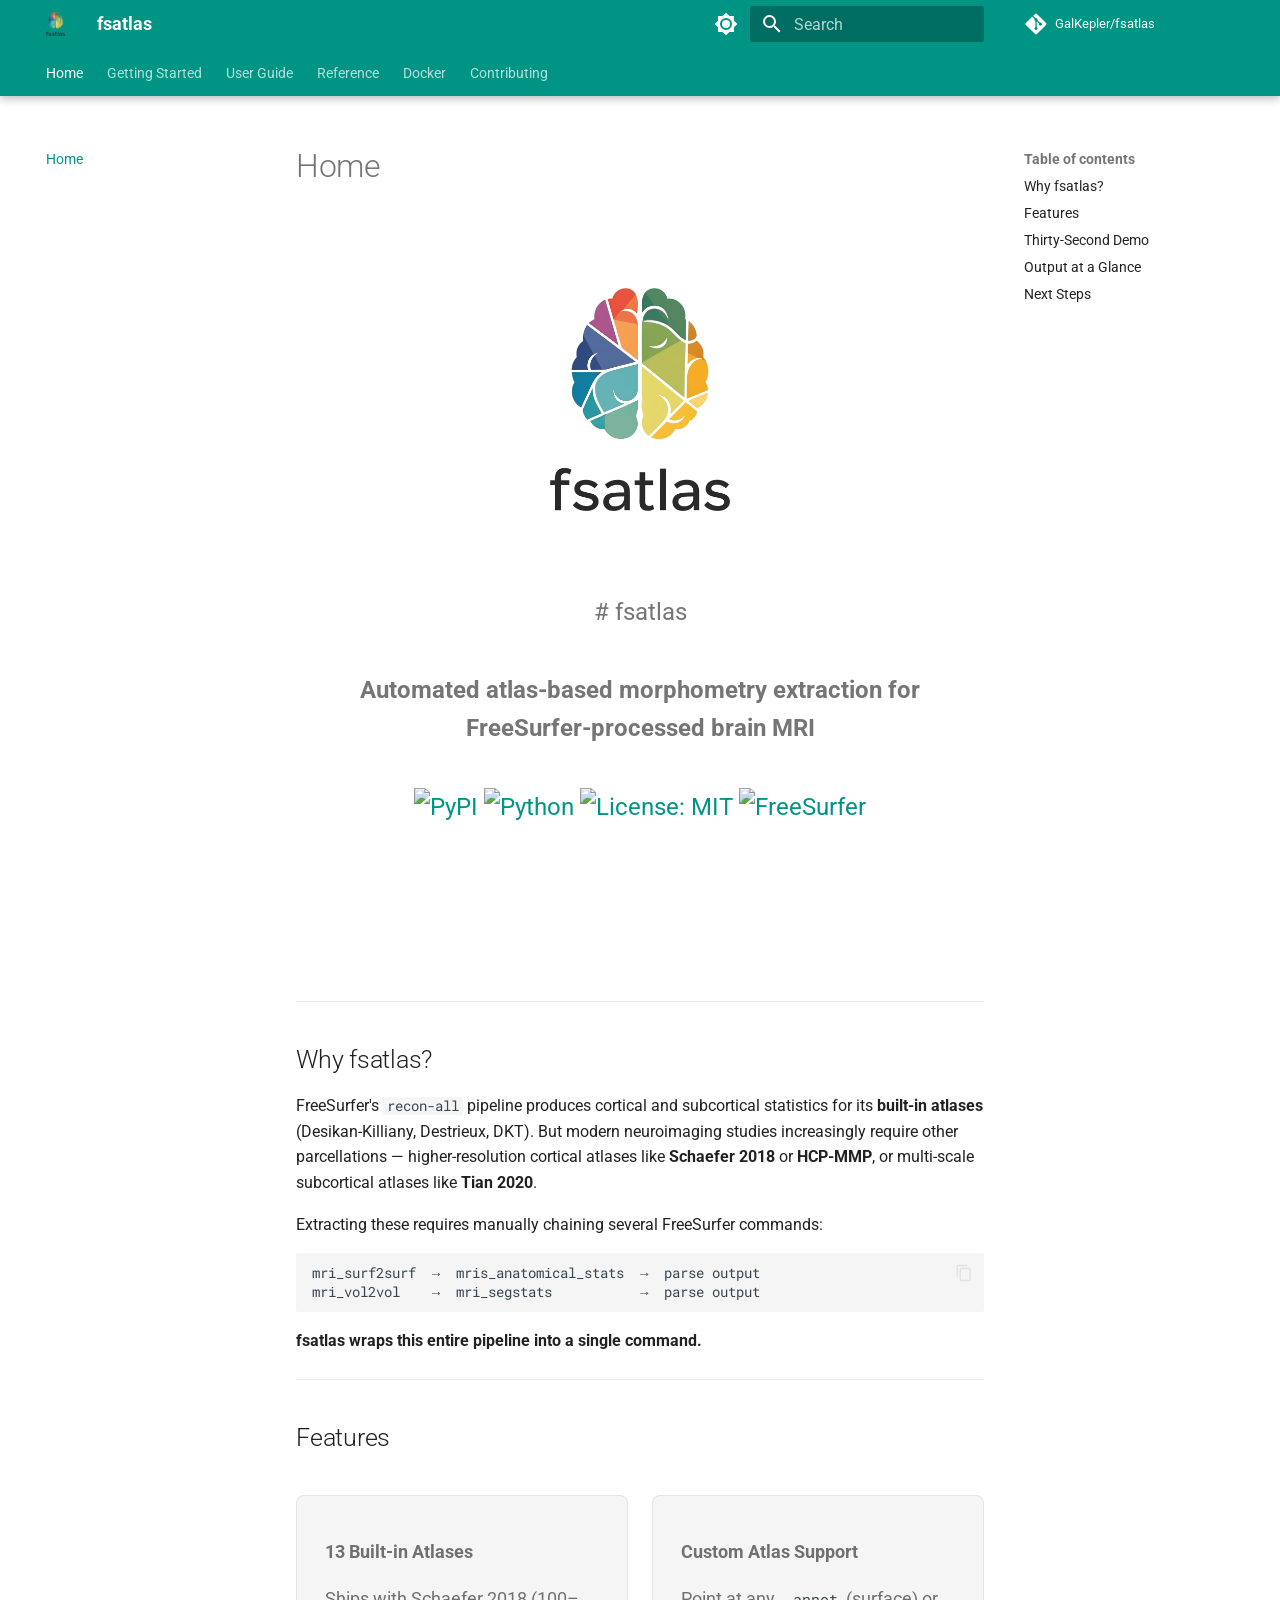
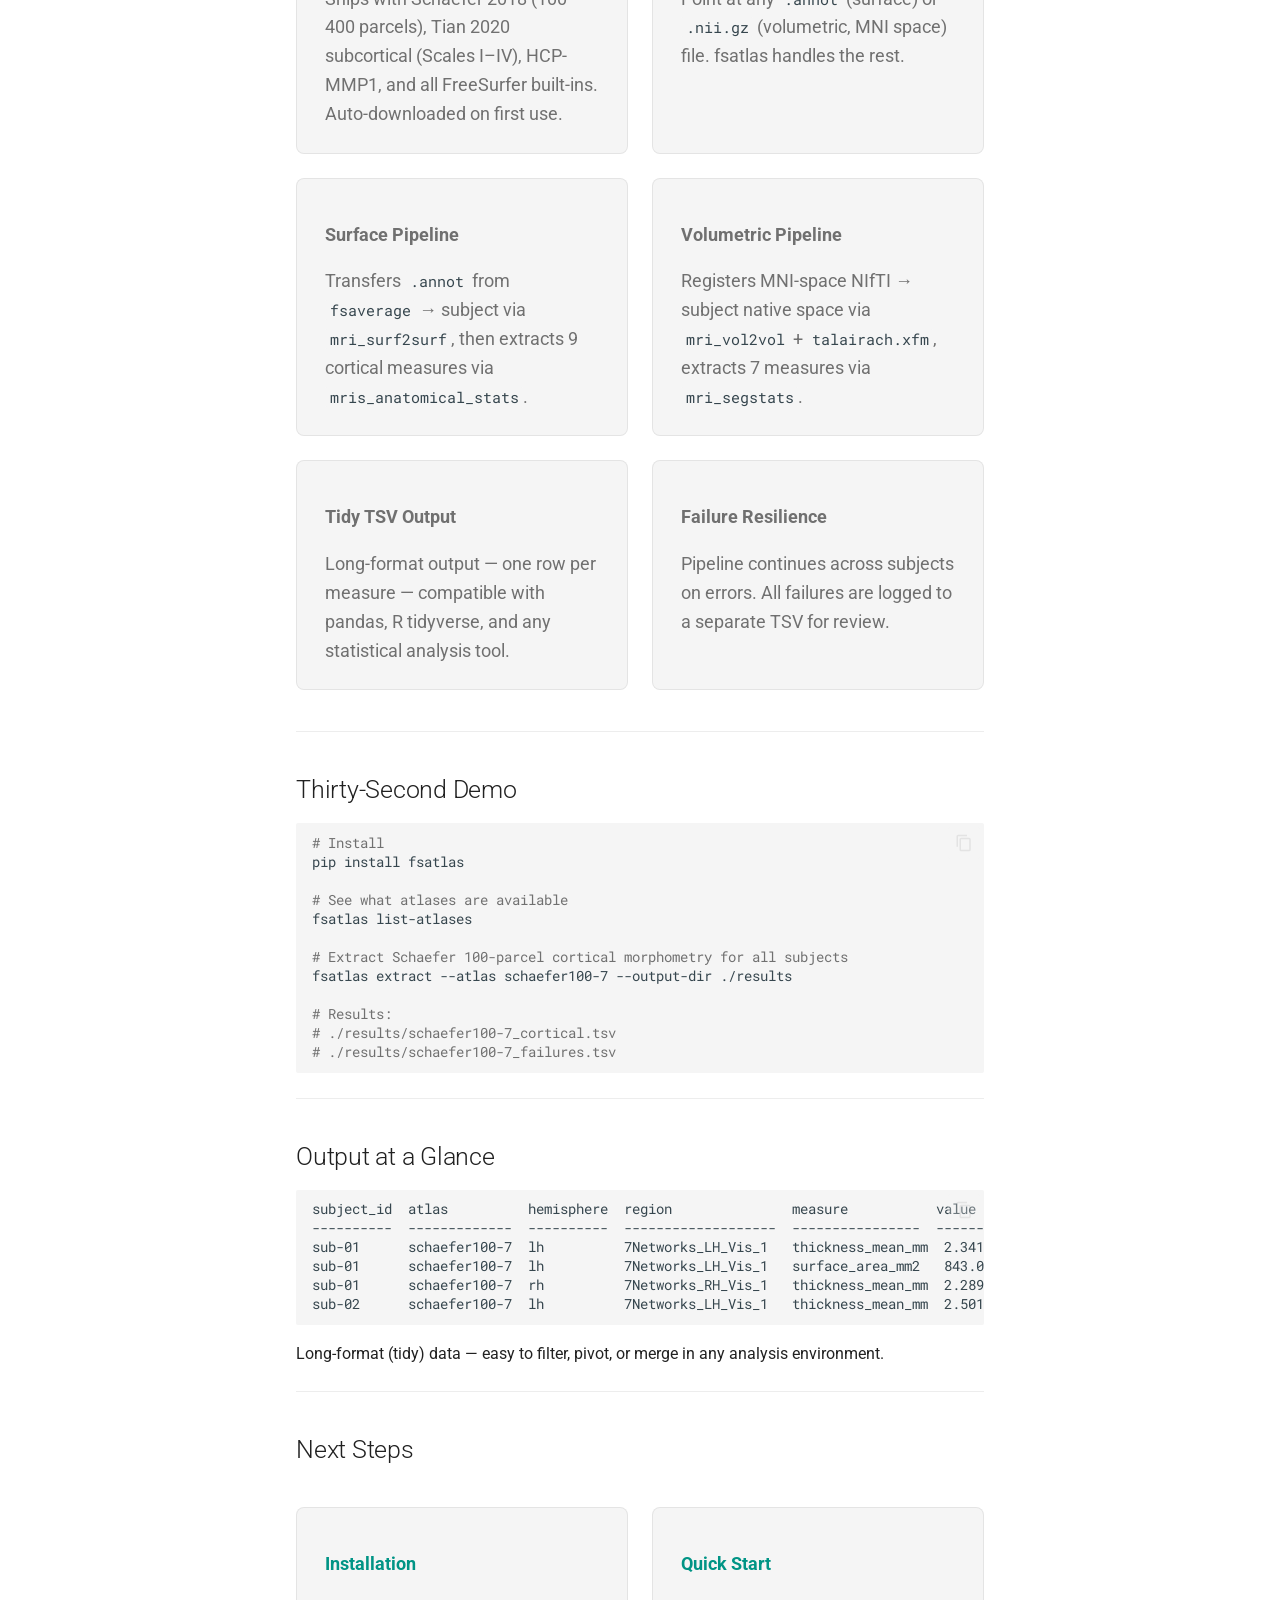
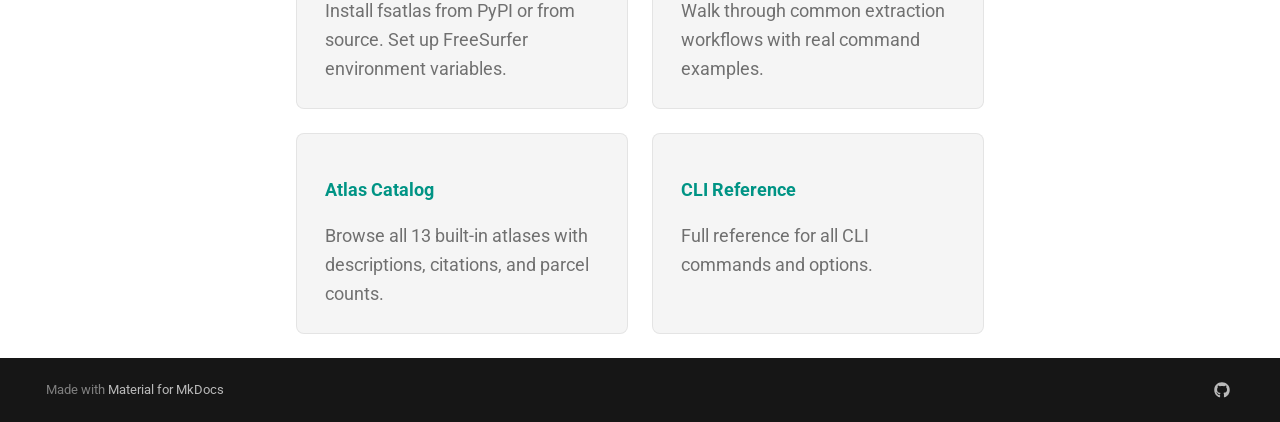
==== commit 62a7d5f3: "Deployed dd04996 with MkDocs version: 1.6.1" ====
--- a/index.html
+++ b/index.html
@@ -199,13 +199,13 @@
     
     
       <div class="md-header__source">
-        <a href="https://github.com/SNBB/fsatlas" title="Go to repository" class="md-source" data-md-component="source">
+        <a href="https://github.com/GalKepler/fsatlas" title="Go to repository" class="md-source" data-md-component="source">
   <div class="md-source__icon md-icon">
     
     <svg xmlns="http://www.w3.org/2000/svg" viewBox="0 0 448 512"><!--! Font Awesome Free 7.1.0 by @fontawesome - https://fontawesome.com License - https://fontawesome.com/license/free (Icons: CC BY 4.0, Fonts: SIL OFL 1.1, Code: MIT License) Copyright 2025 Fonticons, Inc.--><path d="M439.6 236.1 244 40.5c-5.4-5.5-12.8-8.5-20.4-8.5s-15 3-20.4 8.4L162.5 81l51.5 51.5c27.1-9.1 52.7 16.8 43.4 43.7l49.7 49.7c34.2-11.8 61.2 31 35.5 56.7-26.5 26.5-70.2-2.9-56-37.3L240.3 199v121.9c25.3 12.5 22.3 41.8 9.1 55-6.4 6.4-15.2 10.1-24.3 10.1s-17.8-3.6-24.3-10.1c-17.6-17.6-11.1-46.9 11.2-56v-123c-20.8-8.5-24.6-30.7-18.6-45L142.6 101 8.5 235.1C3 240.6 0 247.9 0 255.5s3 15 8.5 20.4l195.6 195.7c5.4 5.4 12.7 8.4 20.4 8.4s15-3 20.4-8.4l194.7-194.7c5.4-5.4 8.4-12.8 8.4-20.4s-3-15-8.4-20.4"/></svg>
   </div>
   <div class="md-source__repository">
-    SNBB/fsatlas
+    GalKepler/fsatlas
   </div>
 </a>
       </div>
@@ -380,13 +380,13 @@
   </label>
   
     <div class="md-nav__source">
-      <a href="https://github.com/SNBB/fsatlas" title="Go to repository" class="md-source" data-md-component="source">
+      <a href="https://github.com/GalKepler/fsatlas" title="Go to repository" class="md-source" data-md-component="source">
   <div class="md-source__icon md-icon">
     
     <svg xmlns="http://www.w3.org/2000/svg" viewBox="0 0 448 512"><!--! Font Awesome Free 7.1.0 by @fontawesome - https://fontawesome.com License - https://fontawesome.com/license/free (Icons: CC BY 4.0, Fonts: SIL OFL 1.1, Code: MIT License) Copyright 2025 Fonticons, Inc.--><path d="M439.6 236.1 244 40.5c-5.4-5.5-12.8-8.5-20.4-8.5s-15 3-20.4 8.4L162.5 81l51.5 51.5c27.1-9.1 52.7 16.8 43.4 43.7l49.7 49.7c34.2-11.8 61.2 31 35.5 56.7-26.5 26.5-70.2-2.9-56-37.3L240.3 199v121.9c25.3 12.5 22.3 41.8 9.1 55-6.4 6.4-15.2 10.1-24.3 10.1s-17.8-3.6-24.3-10.1c-17.6-17.6-11.1-46.9 11.2-56v-123c-20.8-8.5-24.6-30.7-18.6-45L142.6 101 8.5 235.1C3 240.6 0 247.9 0 255.5s3 15 8.5 20.4l195.6 195.7c5.4 5.4 12.7 8.4 20.4 8.4s15-3 20.4-8.4l194.7-194.7c5.4-5.4 8.4-12.8 8.4-20.4s-3-15-8.4-20.4"/></svg>
   </div>
   <div class="md-source__repository">
-    SNBB/fsatlas
+    GalKepler/fsatlas
   </div>
 </a>
     </div>
@@ -1219,7 +1219,7 @@
       
       
     
-    <a href="https://github.com/SNBB/fsatlas" target="_blank" rel="noopener" title="github.com" class="md-social__link">
+    <a href="https://github.com/GalKepler/fsatlas" target="_blank" rel="noopener" title="github.com" class="md-social__link">
       <svg xmlns="http://www.w3.org/2000/svg" viewBox="0 0 512 512"><!--! Font Awesome Free 7.1.0 by @fontawesome - https://fontawesome.com License - https://fontawesome.com/license/free (Icons: CC BY 4.0, Fonts: SIL OFL 1.1, Code: MIT License) Copyright 2025 Fonticons, Inc.--><path d="M173.9 397.4c0 2-2.3 3.6-5.2 3.6-3.3.3-5.6-1.3-5.6-3.6 0-2 2.3-3.6 5.2-3.6 3-.3 5.6 1.3 5.6 3.6m-31.1-4.5c-.7 2 1.3 4.3 4.3 4.9 2.6 1 5.6 0 6.2-2s-1.3-4.3-4.3-5.2c-2.6-.7-5.5.3-6.2 2.3m44.2-1.7c-2.9.7-4.9 2.6-4.6 4.9.3 2 2.9 3.3 5.9 2.6 2.9-.7 4.9-2.6 4.6-4.6-.3-1.9-3-3.2-5.9-2.9M252.8 8C114.1 8 8 113.3 8 252c0 110.9 69.8 205.8 169.5 239.2 12.8 2.3 17.3-5.6 17.3-12.1 0-6.2-.3-40.4-.3-61.4 0 0-70 15-84.7-29.8 0 0-11.4-29.1-27.8-36.6 0 0-22.9-15.7 1.6-15.4 0 0 24.9 2 38.6 25.8 21.9 38.6 58.6 27.5 72.9 20.9 2.3-16 8.8-27.1 16-33.7-55.9-6.2-112.3-14.3-112.3-110.5 0-27.5 7.6-41.3 23.6-58.9-2.6-6.5-11.1-33.3 2.6-67.9 20.9-6.5 69 27 69 27 20-5.6 41.5-8.5 62.8-8.5s42.8 2.9 62.8 8.5c0 0 48.1-33.6 69-27 13.7 34.7 5.2 61.4 2.6 67.9 16 17.7 25.8 31.5 25.8 58.9 0 96.5-58.9 104.2-114.8 110.5 9.2 7.9 17 22.9 17 46.4 0 33.7-.3 75.4-.3 83.6 0 6.5 4.6 14.4 17.3 12.1C436.2 457.8 504 362.9 504 252 504 113.3 391.5 8 252.8 8M105.2 352.9c-1.3 1-1 3.3.7 5.2 1.6 1.6 3.9 2.3 5.2 1 1.3-1 1-3.3-.7-5.2-1.6-1.6-3.9-2.3-5.2-1m-10.8-8.1c-.7 1.3.3 2.9 2.3 3.9 1.6 1 3.6.7 4.3-.7.7-1.3-.3-2.9-2.3-3.9-2-.6-3.6-.3-4.3.7m32.4 35.6c-1.6 1.3-1 4.3 1.3 6.2 2.3 2.3 5.2 2.6 6.5 1 1.3-1.3.7-4.3-1.3-6.2-2.2-2.3-5.2-2.6-6.5-1m-11.4-14.7c-1.6 1-1.6 3.6 0 5.9s4.3 3.3 5.6 2.3c1.6-1.3 1.6-3.9 0-6.2-1.4-2.3-4-3.3-5.6-2"/></svg>
     </a>
   
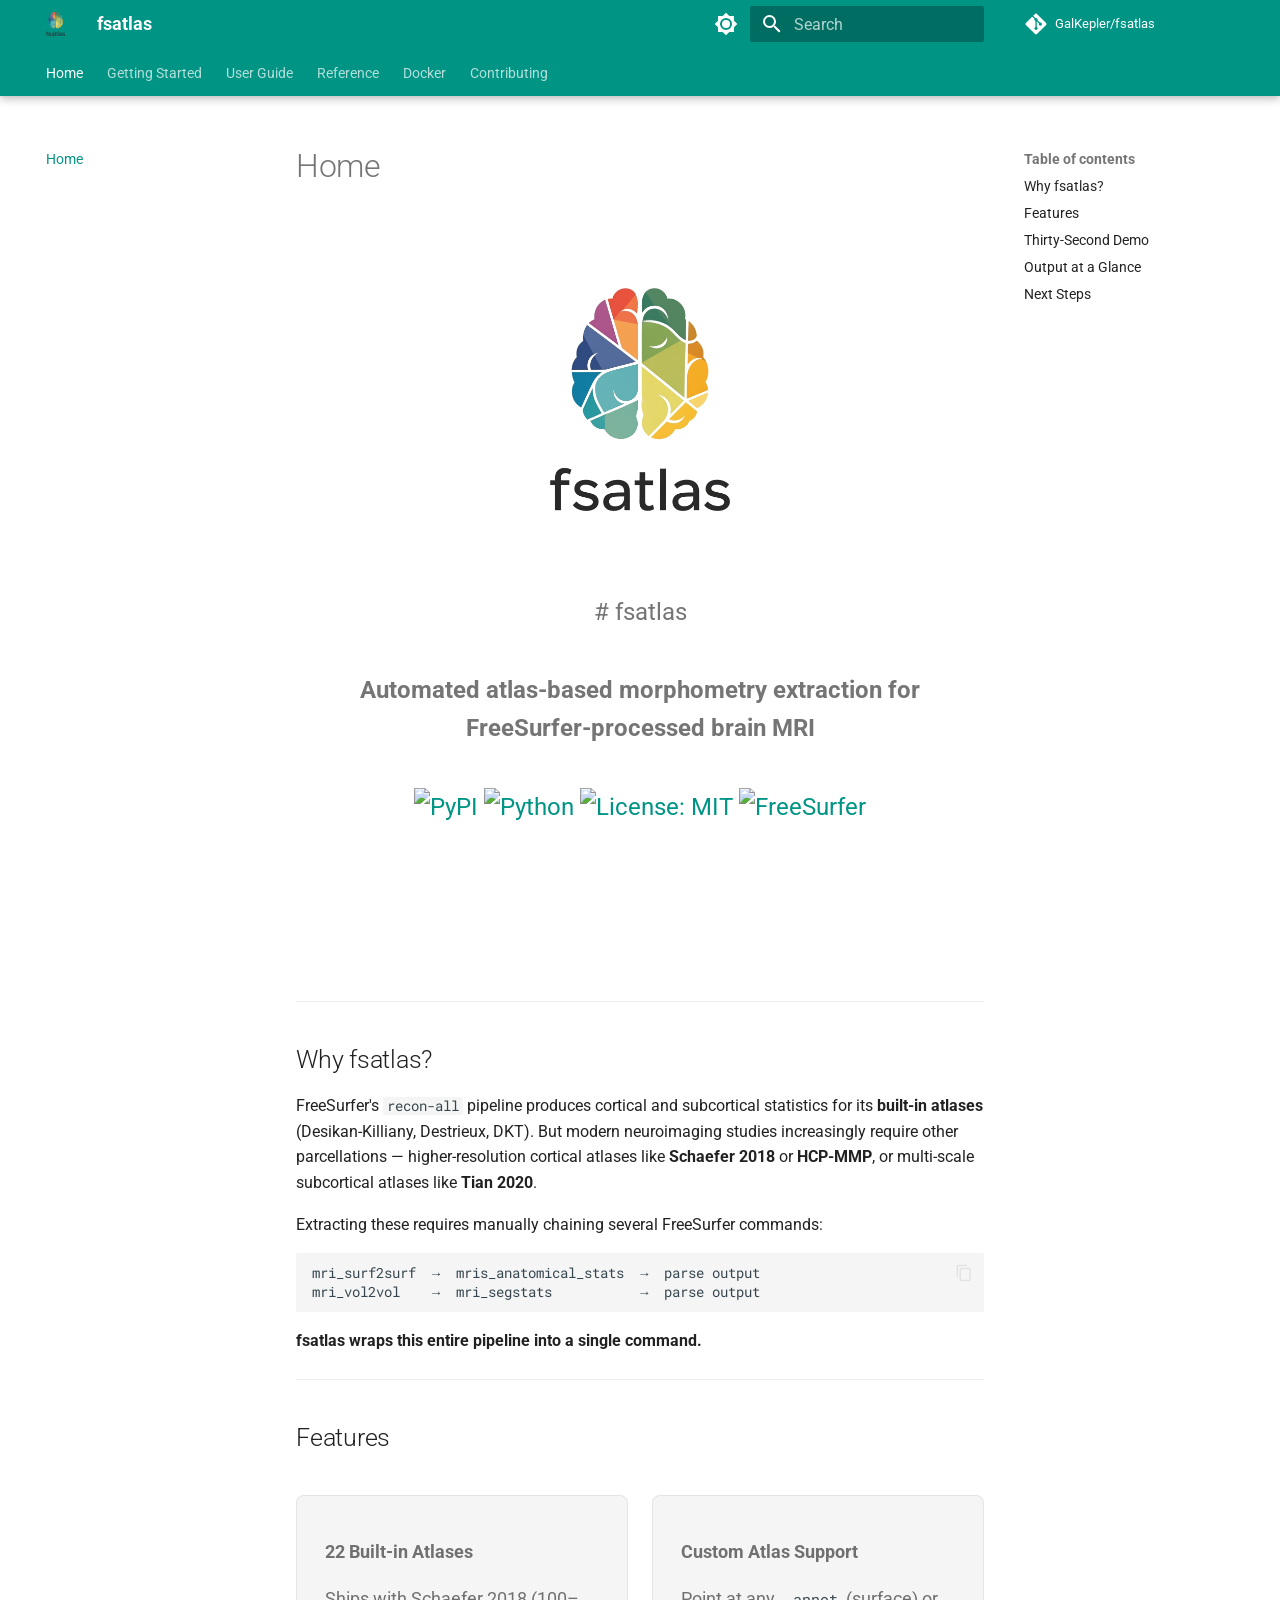
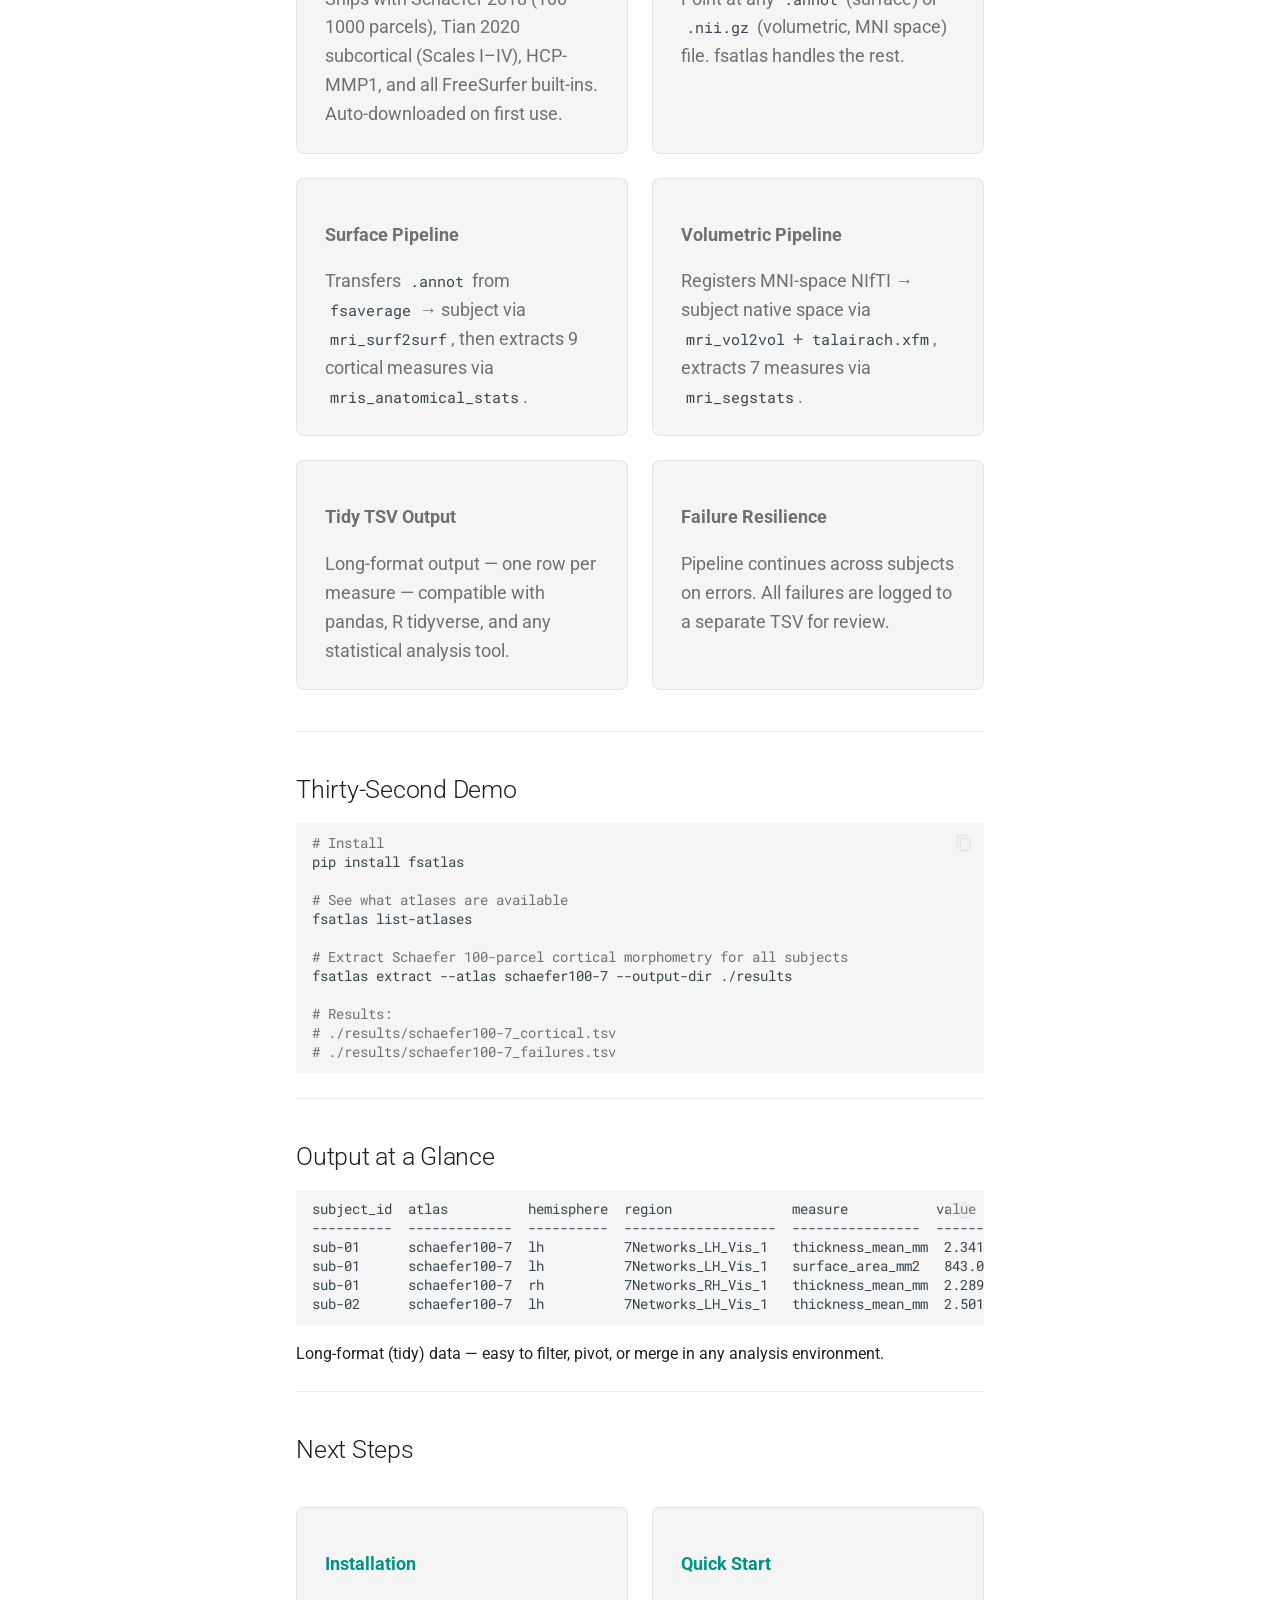
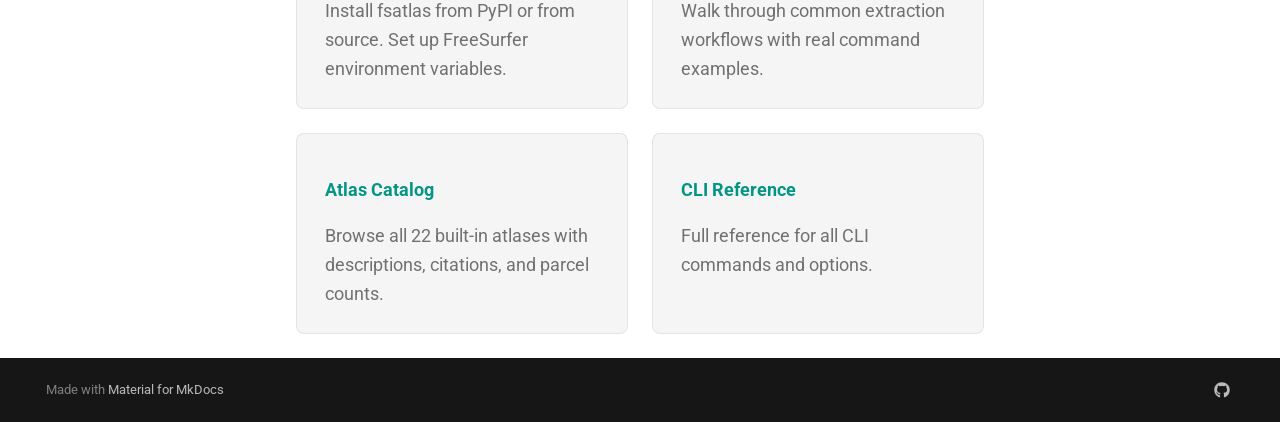
==== commit ac43671e: "Deployed dd04996 with MkDocs version: 1.6.1" ====
--- a/index.html
+++ b/index.html
@@ -1096,8 +1096,8 @@
 <h2 id="features">Features<a class="headerlink" href="#features" title="Permanent link">&para;</a></h2>
 <div class="feature-grid">
 <div class="feature-card">
-<p><strong>13 Built-in Atlases</strong></p>
-<p>Ships with Schaefer 2018 (100–400 parcels), Tian 2020 subcortical (Scales I–IV), HCP-MMP1, and all FreeSurfer built-ins. Auto-downloaded on first use.</p>
+<p><strong>22 Built-in Atlases</strong></p>
+<p>Ships with Schaefer 2018 (100–1000 parcels), Tian 2020 subcortical (Scales I–IV), HCP-MMP1, and all FreeSurfer built-ins. Auto-downloaded on first use.</p>
 </div>
 <div class="feature-card">
 <p><strong>Custom Atlas Support</strong></p>
@@ -1158,7 +1158,7 @@
 </div>
 <div class="feature-card">
 <p><strong><a href="user-guide/atlases/">Atlas Catalog</a></strong></p>
-<p>Browse all 13 built-in atlases with descriptions, citations, and parcel counts.</p>
+<p>Browse all 22 built-in atlases with descriptions, citations, and parcel counts.</p>
 </div>
 <div class="feature-card">
 <p><strong><a href="reference/cli/">CLI Reference</a></strong></p>
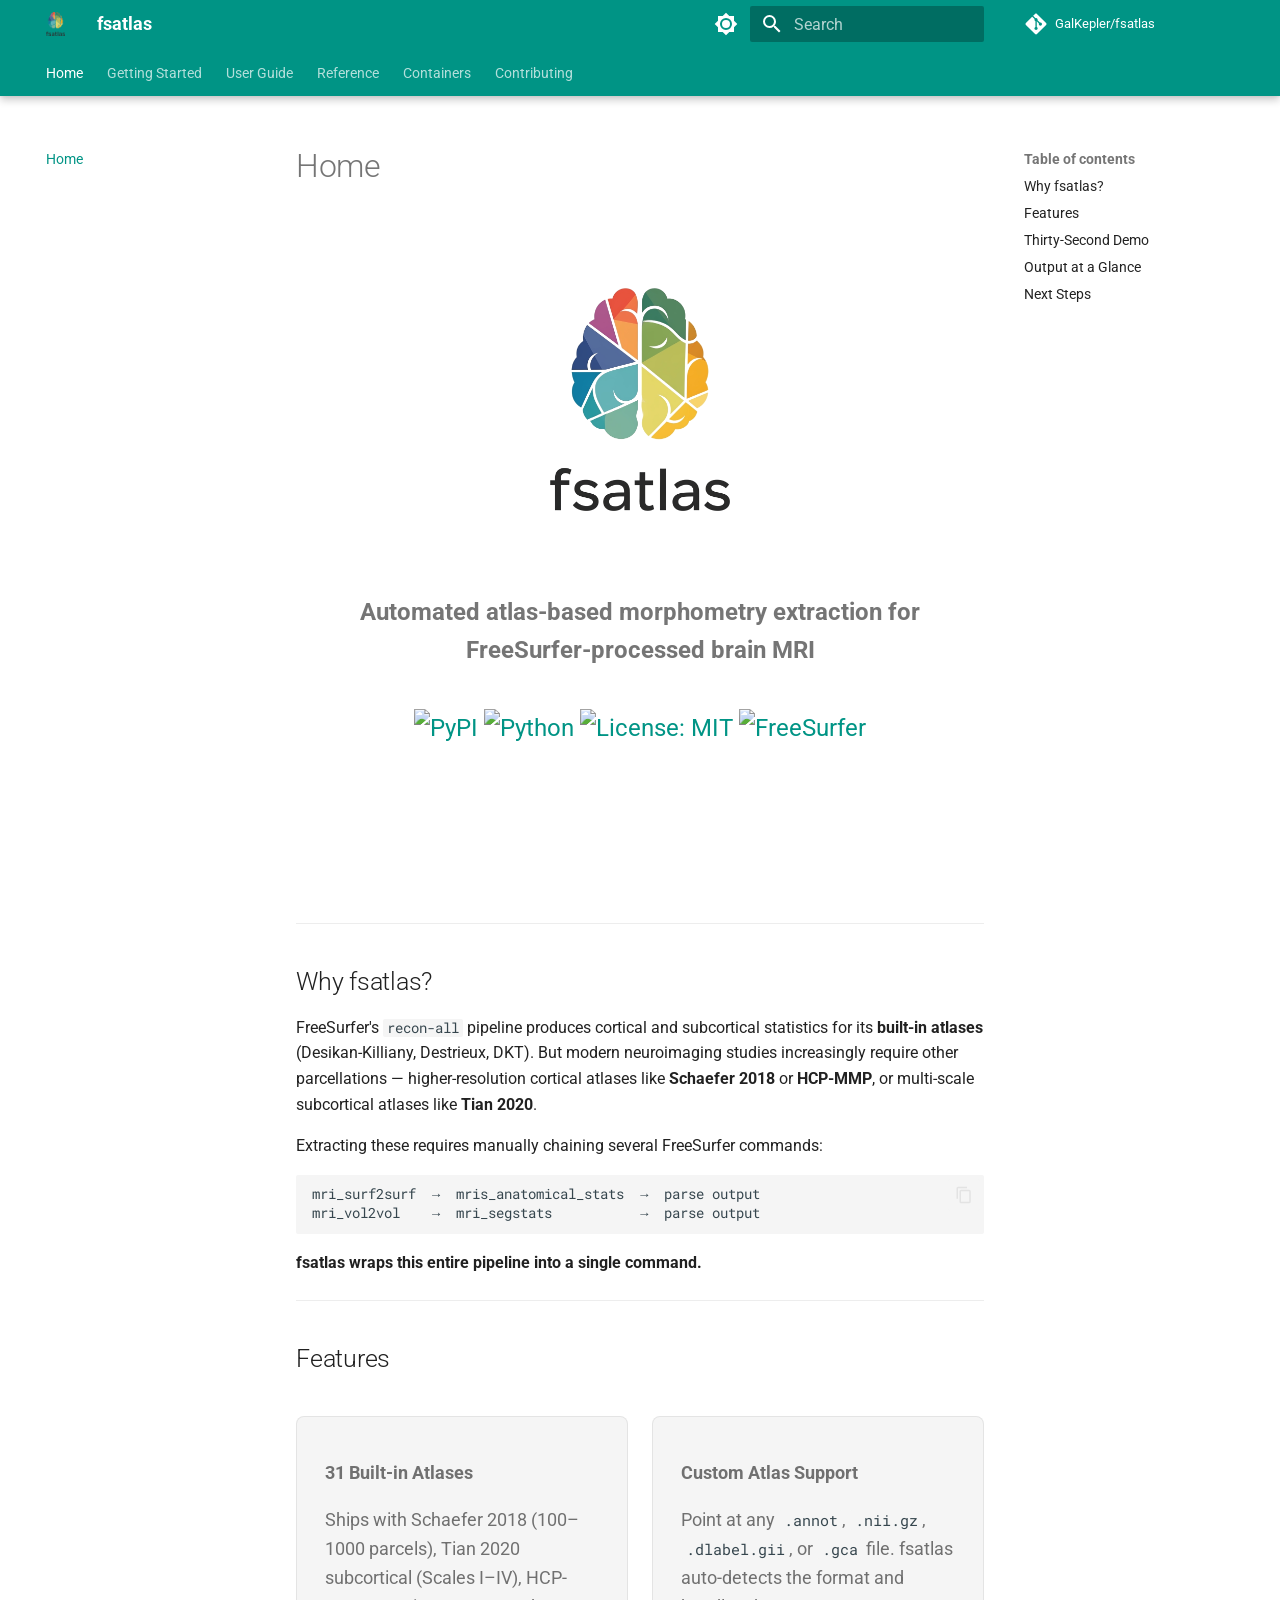
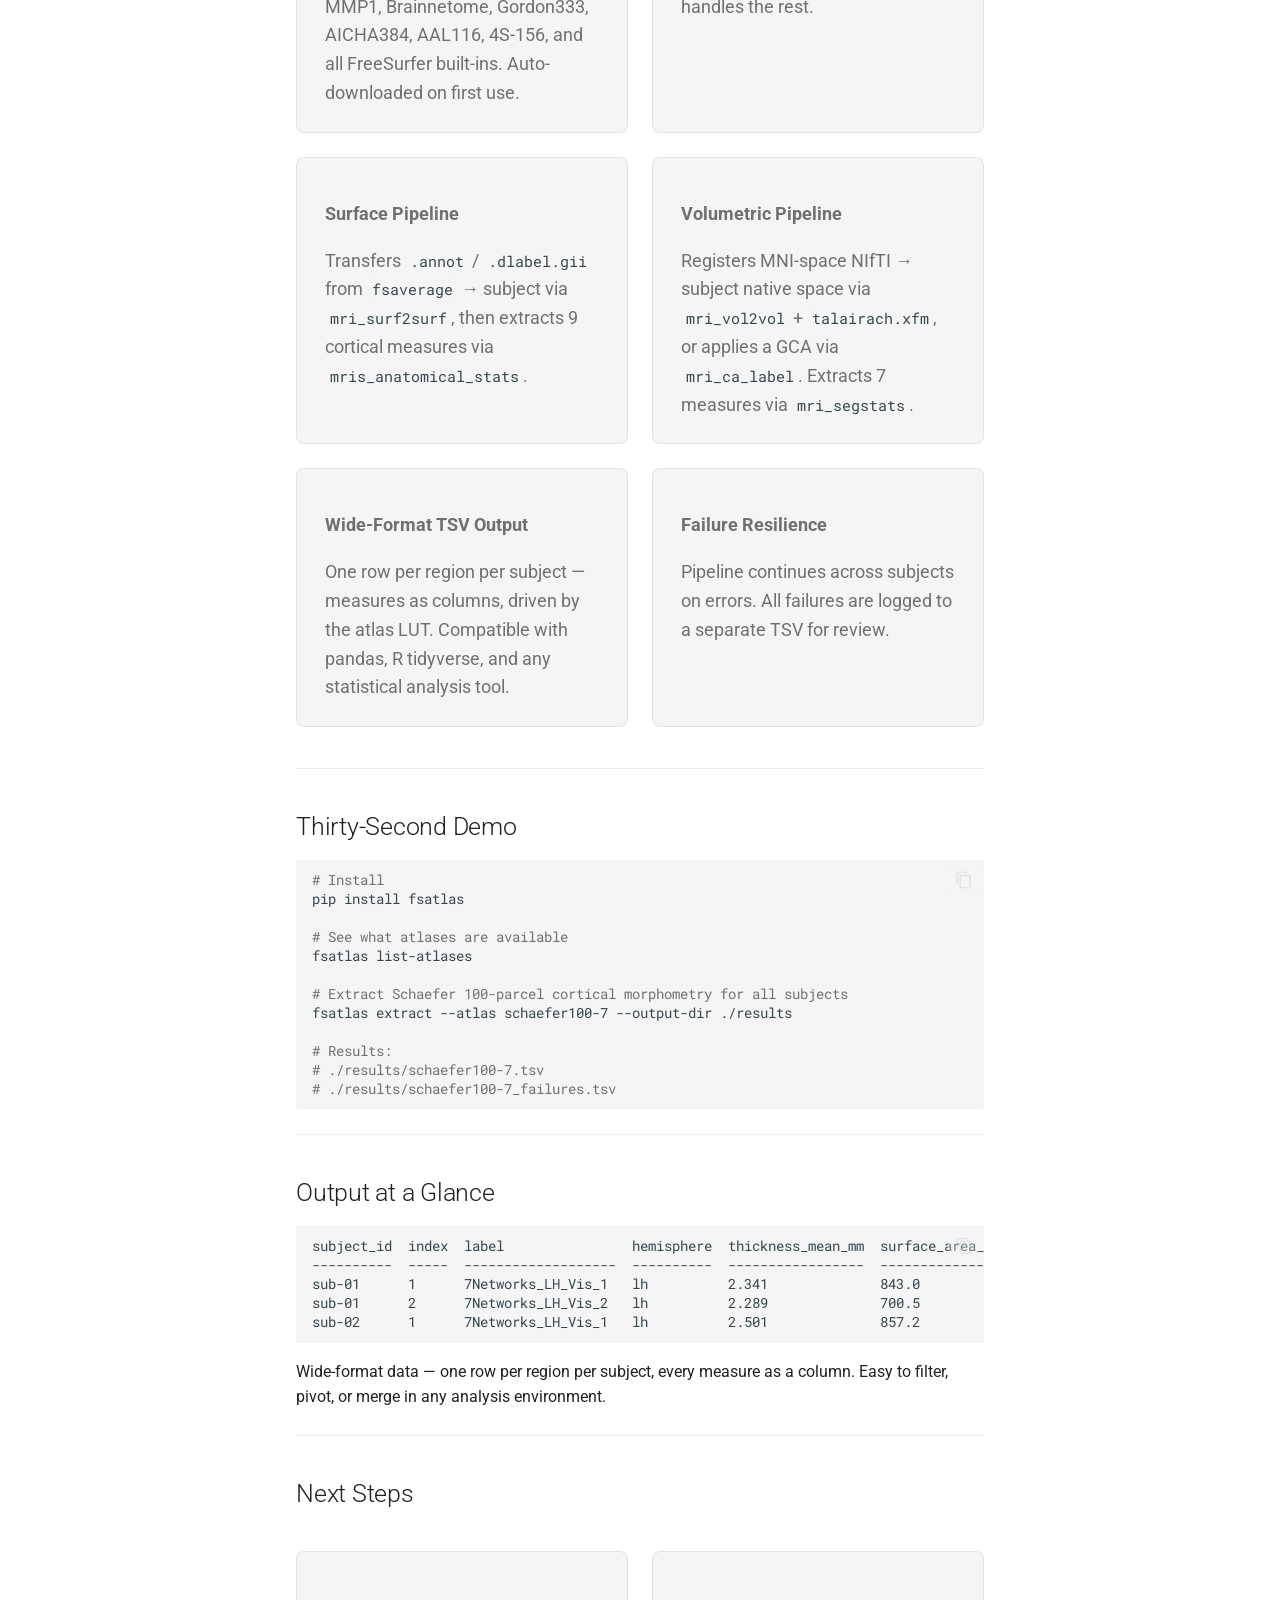
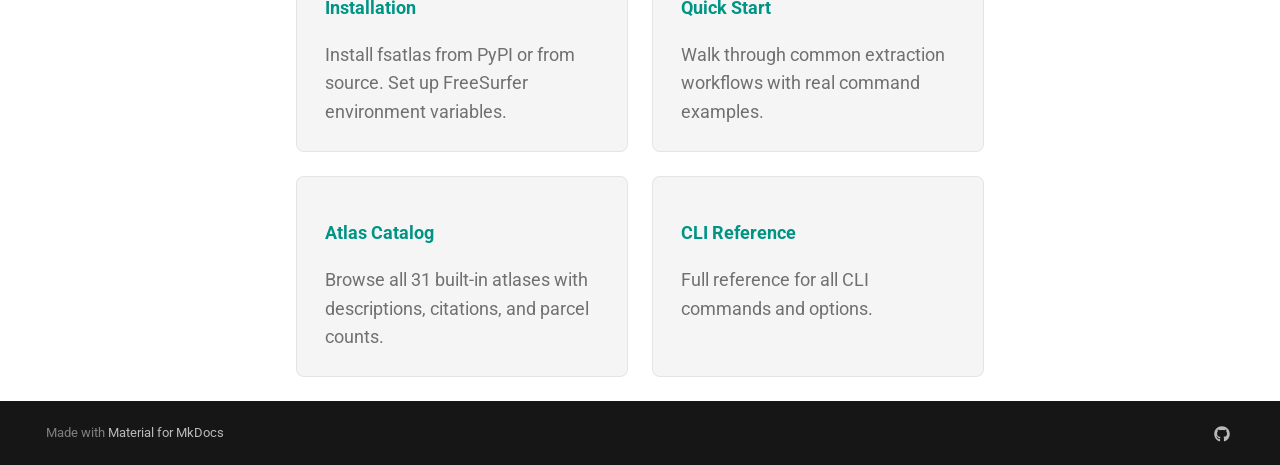
==== commit 488f7977: "Deployed 5a4781f with MkDocs version: 1.6.1" ====
--- a/index.html
+++ b/index.html
@@ -21,7 +21,7 @@
       
       
       <link rel="icon" href="assets/logo.png">
-      <meta name="generator" content="mkdocs-1.6.1, mkdocs-material-9.7.4">
+      <meta name="generator" content="mkdocs-1.6.1, mkdocs-material-9.7.1">
     
     
       
@@ -317,7 +317,7 @@
   
     
   
-  Docker
+  Containers
 
       </a>
     </li>
@@ -931,7 +931,7 @@
   <span class="md-ellipsis">
     
   
-    Docker
+    Containers
   
 
     
@@ -1074,7 +1074,6 @@
 
 <div class="hero">
 <p><img alt="fsatlas logo" src="assets/logo.png" /></p>
-<p># fsatlas</p>
 <p><strong>Automated atlas-based morphometry extraction for FreeSurfer-processed brain MRI</strong></p>
 <div class="badges">
 <p><a href="https://pypi.org/project/fsatlas/"><img alt="PyPI" src="https://img.shields.io/pypi/v/fsatlas.svg" /></a>
@@ -1096,24 +1095,24 @@
 <h2 id="features">Features<a class="headerlink" href="#features" title="Permanent link">&para;</a></h2>
 <div class="feature-grid">
 <div class="feature-card">
-<p><strong>22 Built-in Atlases</strong></p>
-<p>Ships with Schaefer 2018 (100–1000 parcels), Tian 2020 subcortical (Scales I–IV), HCP-MMP1, and all FreeSurfer built-ins. Auto-downloaded on first use.</p>
+<p><strong>31 Built-in Atlases</strong></p>
+<p>Ships with Schaefer 2018 (100–1000 parcels), Tian 2020 subcortical (Scales I–IV), HCP-MMP1, Brainnetome, Gordon333, AICHA384, AAL116, 4S-156, and all FreeSurfer built-ins. Auto-downloaded on first use.</p>
 </div>
 <div class="feature-card">
 <p><strong>Custom Atlas Support</strong></p>
-<p>Point at any <code>.annot</code> (surface) or <code>.nii.gz</code> (volumetric, MNI space) file. fsatlas handles the rest.</p>
+<p>Point at any <code>.annot</code>, <code>.nii.gz</code>, <code>.dlabel.gii</code>, or <code>.gca</code> file. fsatlas auto-detects the format and handles the rest.</p>
 </div>
 <div class="feature-card">
 <p><strong>Surface Pipeline</strong></p>
-<p>Transfers <code>.annot</code> from <code>fsaverage</code> → subject via <code>mri_surf2surf</code>, then extracts 9 cortical measures via <code>mris_anatomical_stats</code>.</p>
+<p>Transfers <code>.annot</code> / <code>.dlabel.gii</code> from <code>fsaverage</code> → subject via <code>mri_surf2surf</code>, then extracts 9 cortical measures via <code>mris_anatomical_stats</code>.</p>
 </div>
 <div class="feature-card">
 <p><strong>Volumetric Pipeline</strong></p>
-<p>Registers MNI-space NIfTI → subject native space via <code>mri_vol2vol</code> + <code>talairach.xfm</code>, extracts 7 measures via <code>mri_segstats</code>.</p>
+<p>Registers MNI-space NIfTI → subject native space via <code>mri_vol2vol</code> + <code>talairach.xfm</code>, or applies a GCA via <code>mri_ca_label</code>. Extracts 7 measures via <code>mri_segstats</code>.</p>
 </div>
 <div class="feature-card">
-<p><strong>Tidy TSV Output</strong></p>
-<p>Long-format output — one row per measure — compatible with pandas, R tidyverse, and any statistical analysis tool.</p>
+<p><strong>Wide-Format TSV Output</strong></p>
+<p>One row per region per subject — measures as columns, driven by the atlas LUT. Compatible with pandas, R tidyverse, and any statistical analysis tool.</p>
 </div>
 <div class="feature-card">
 <p><strong>Failure Resilience</strong></p>
@@ -1132,19 +1131,18 @@
 </span><span id="__span-1-8"><a id="__codelineno-1-8" name="__codelineno-1-8" href="#__codelineno-1-8"></a>fsatlas<span class="w"> </span>extract<span class="w"> </span>--atlas<span class="w"> </span>schaefer100-7<span class="w"> </span>--output-dir<span class="w"> </span>./results
 </span><span id="__span-1-9"><a id="__codelineno-1-9" name="__codelineno-1-9" href="#__codelineno-1-9"></a>
 </span><span id="__span-1-10"><a id="__codelineno-1-10" name="__codelineno-1-10" href="#__codelineno-1-10"></a><span class="c1"># Results:</span>
-</span><span id="__span-1-11"><a id="__codelineno-1-11" name="__codelineno-1-11" href="#__codelineno-1-11"></a><span class="c1"># ./results/schaefer100-7_cortical.tsv</span>
+</span><span id="__span-1-11"><a id="__codelineno-1-11" name="__codelineno-1-11" href="#__codelineno-1-11"></a><span class="c1"># ./results/schaefer100-7.tsv</span>
 </span><span id="__span-1-12"><a id="__codelineno-1-12" name="__codelineno-1-12" href="#__codelineno-1-12"></a><span class="c1"># ./results/schaefer100-7_failures.tsv</span>
 </span></code></pre></div>
 <hr />
 <h2 id="output-at-a-glance">Output at a Glance<a class="headerlink" href="#output-at-a-glance" title="Permanent link">&para;</a></h2>
-<div class="language-text highlight"><pre><span></span><code><span id="__span-2-1"><a id="__codelineno-2-1" name="__codelineno-2-1" href="#__codelineno-2-1"></a>subject_id  atlas          hemisphere  region               measure           value
-</span><span id="__span-2-2"><a id="__codelineno-2-2" name="__codelineno-2-2" href="#__codelineno-2-2"></a>----------  -------------  ----------  -------------------  ----------------  ------
-</span><span id="__span-2-3"><a id="__codelineno-2-3" name="__codelineno-2-3" href="#__codelineno-2-3"></a>sub-01      schaefer100-7  lh          7Networks_LH_Vis_1   thickness_mean_mm  2.341
-</span><span id="__span-2-4"><a id="__codelineno-2-4" name="__codelineno-2-4" href="#__codelineno-2-4"></a>sub-01      schaefer100-7  lh          7Networks_LH_Vis_1   surface_area_mm2   843.0
-</span><span id="__span-2-5"><a id="__codelineno-2-5" name="__codelineno-2-5" href="#__codelineno-2-5"></a>sub-01      schaefer100-7  rh          7Networks_RH_Vis_1   thickness_mean_mm  2.289
-</span><span id="__span-2-6"><a id="__codelineno-2-6" name="__codelineno-2-6" href="#__codelineno-2-6"></a>sub-02      schaefer100-7  lh          7Networks_LH_Vis_1   thickness_mean_mm  2.501
+<div class="language-text highlight"><pre><span></span><code><span id="__span-2-1"><a id="__codelineno-2-1" name="__codelineno-2-1" href="#__codelineno-2-1"></a>subject_id  index  label                hemisphere  thickness_mean_mm  surface_area_mm2  ...  tiv_mm3
+</span><span id="__span-2-2"><a id="__codelineno-2-2" name="__codelineno-2-2" href="#__codelineno-2-2"></a>----------  -----  -------------------  ----------  -----------------  ----------------  ---  --------
+</span><span id="__span-2-3"><a id="__codelineno-2-3" name="__codelineno-2-3" href="#__codelineno-2-3"></a>sub-01      1      7Networks_LH_Vis_1   lh          2.341              843.0             ...  1458203.0
+</span><span id="__span-2-4"><a id="__codelineno-2-4" name="__codelineno-2-4" href="#__codelineno-2-4"></a>sub-01      2      7Networks_LH_Vis_2   lh          2.289              700.5             ...  1458203.0
+</span><span id="__span-2-5"><a id="__codelineno-2-5" name="__codelineno-2-5" href="#__codelineno-2-5"></a>sub-02      1      7Networks_LH_Vis_1   lh          2.501              857.2             ...  1501044.0
 </span></code></pre></div>
-<p>Long-format (tidy) data — easy to filter, pivot, or merge in any analysis environment.</p>
+<p>Wide-format data — one row per region per subject, every measure as a column. Easy to filter, pivot, or merge in any analysis environment.</p>
 <hr />
 <h2 id="next-steps">Next Steps<a class="headerlink" href="#next-steps" title="Permanent link">&para;</a></h2>
 <div class="feature-grid">
@@ -1158,7 +1156,7 @@
 </div>
 <div class="feature-card">
 <p><strong><a href="user-guide/atlases/">Atlas Catalog</a></strong></p>
-<p>Browse all 22 built-in atlases with descriptions, citations, and parcel counts.</p>
+<p>Browse all 31 built-in atlases with descriptions, citations, and parcel counts.</p>
 </div>
 <div class="feature-card">
 <p><strong><a href="reference/cli/">CLI Reference</a></strong></p>
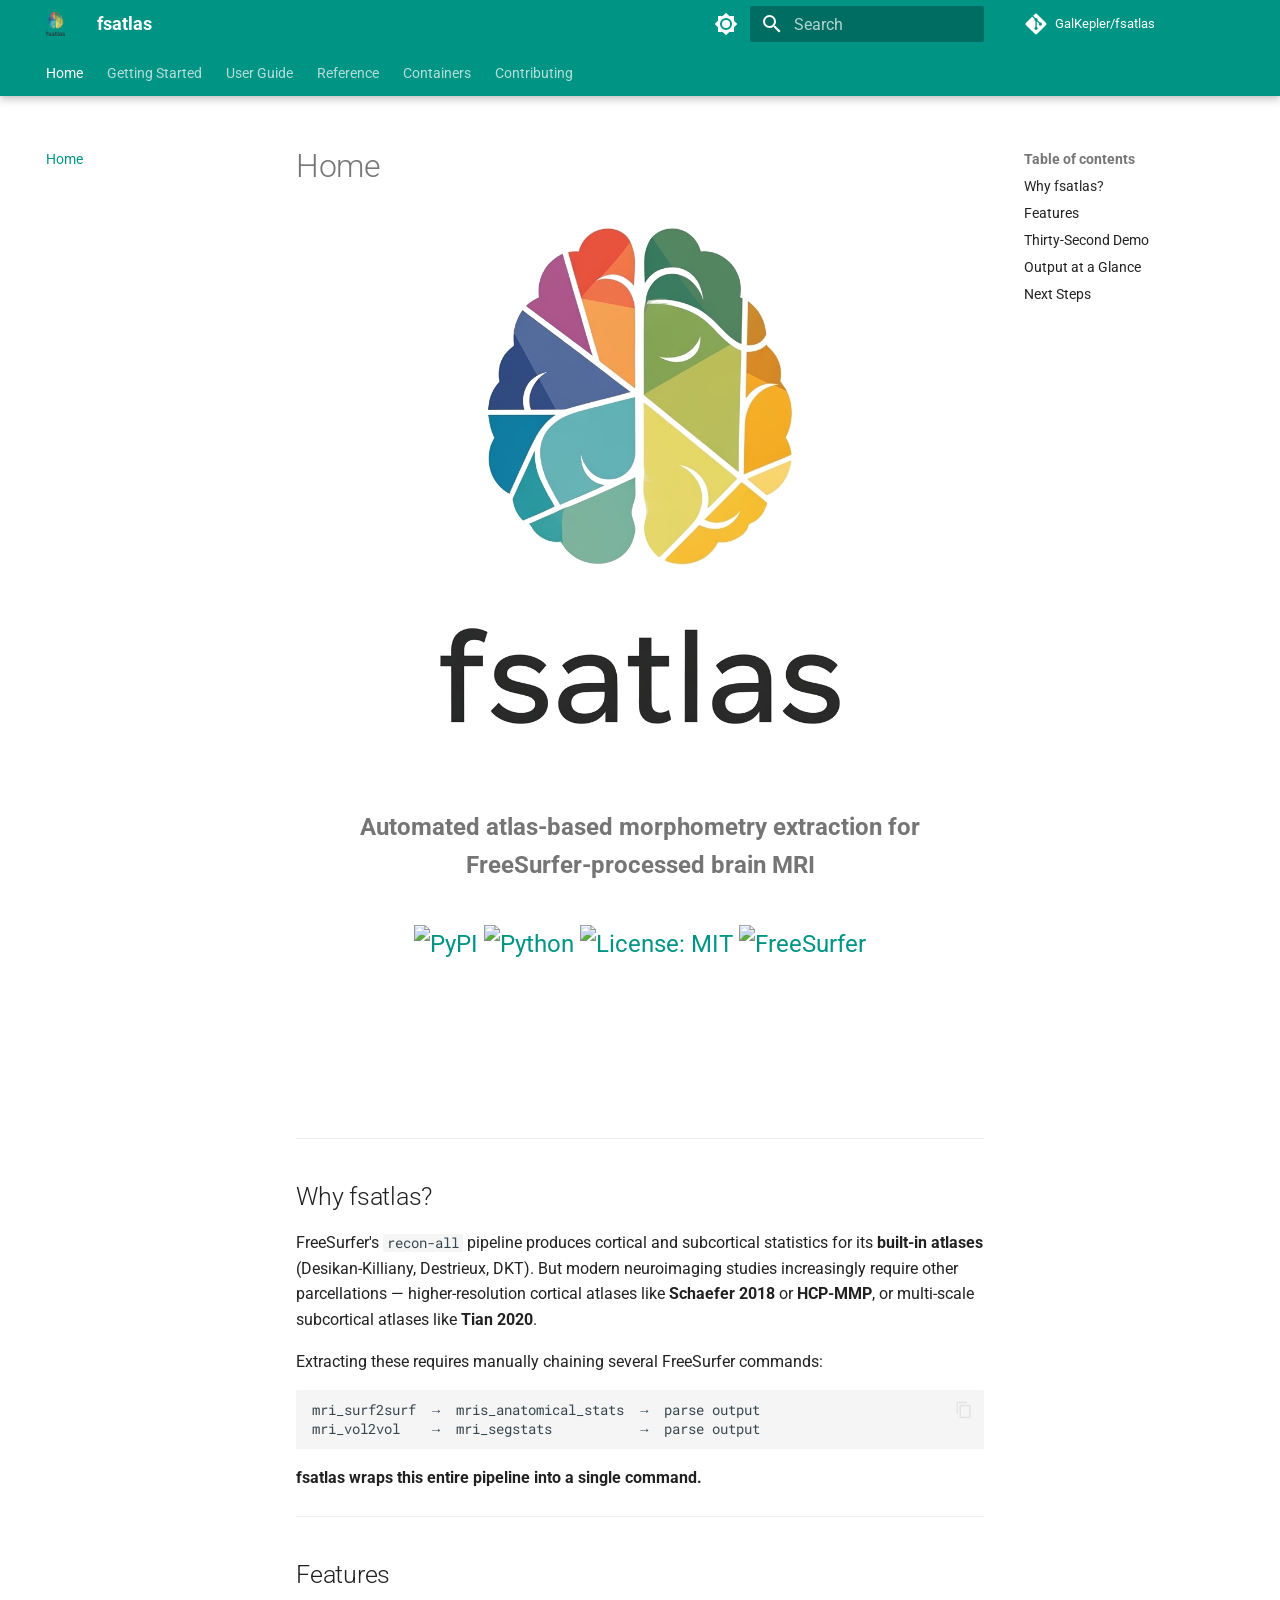
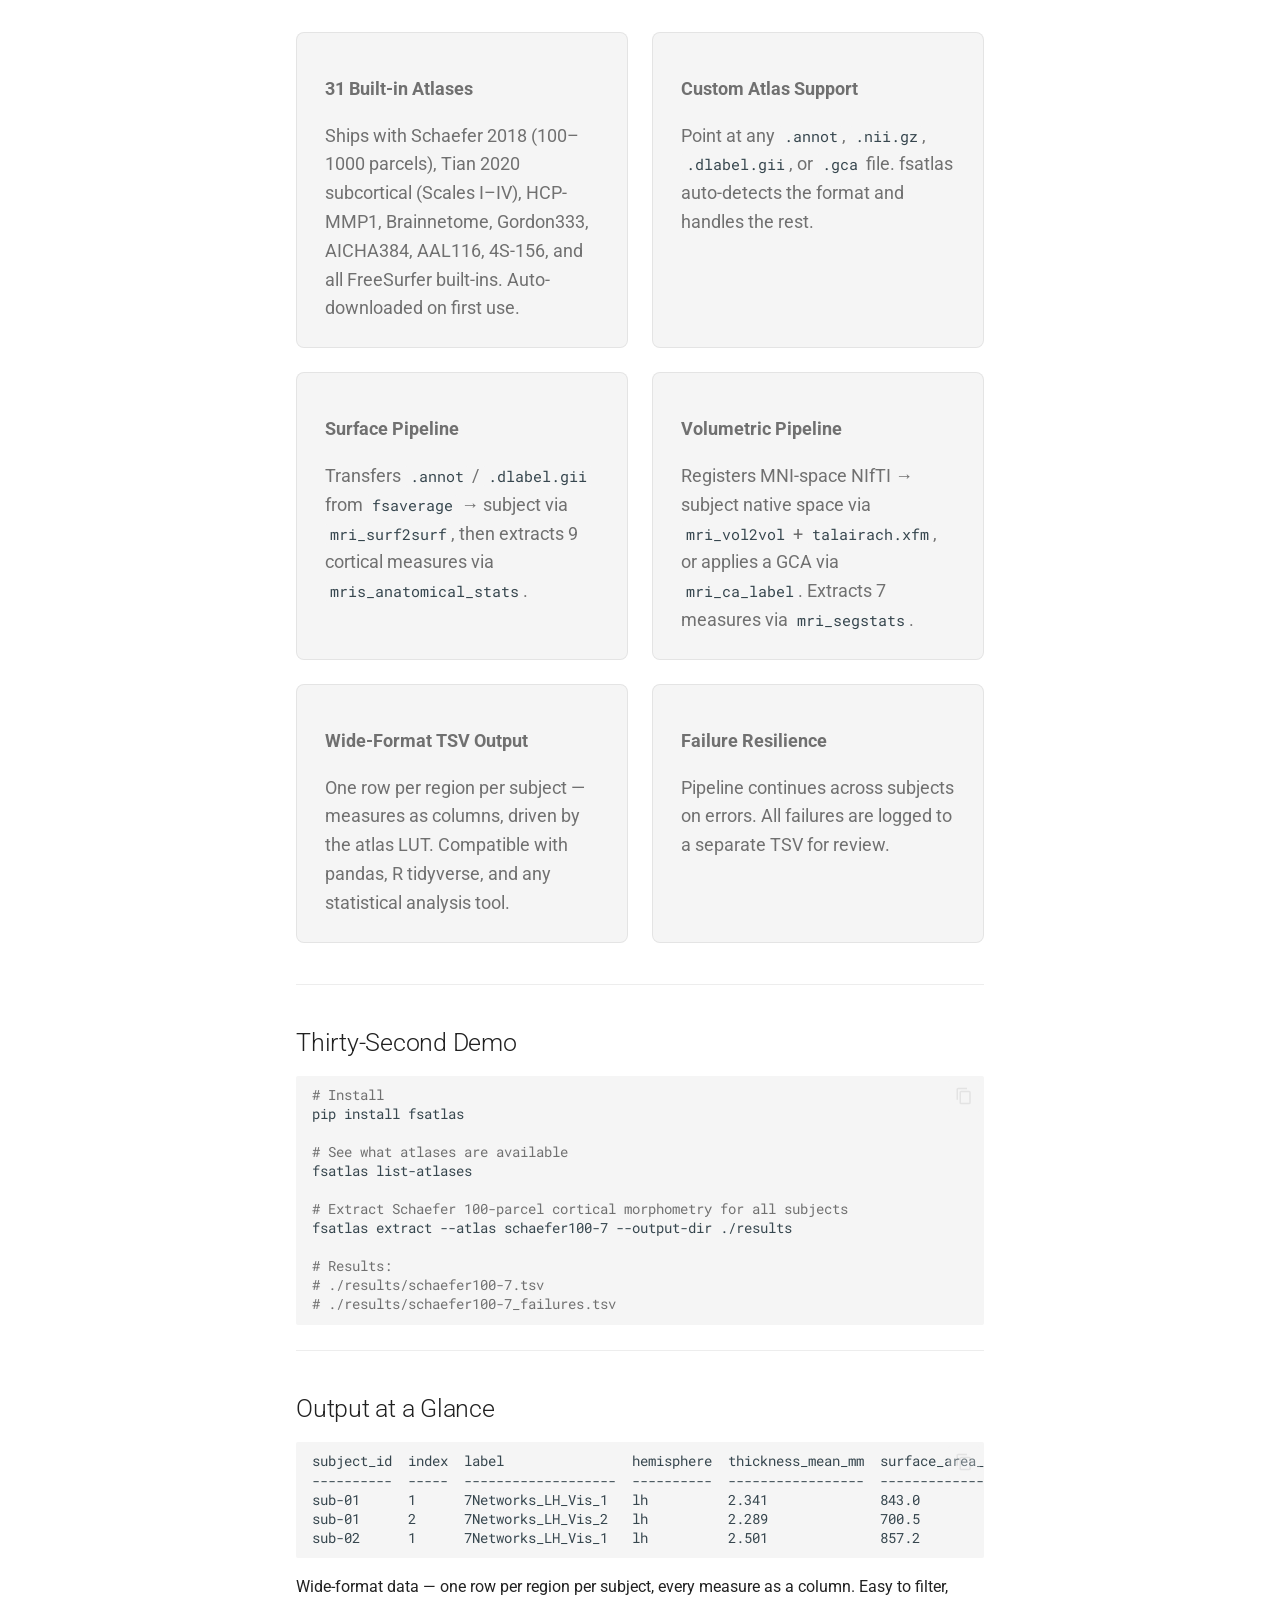
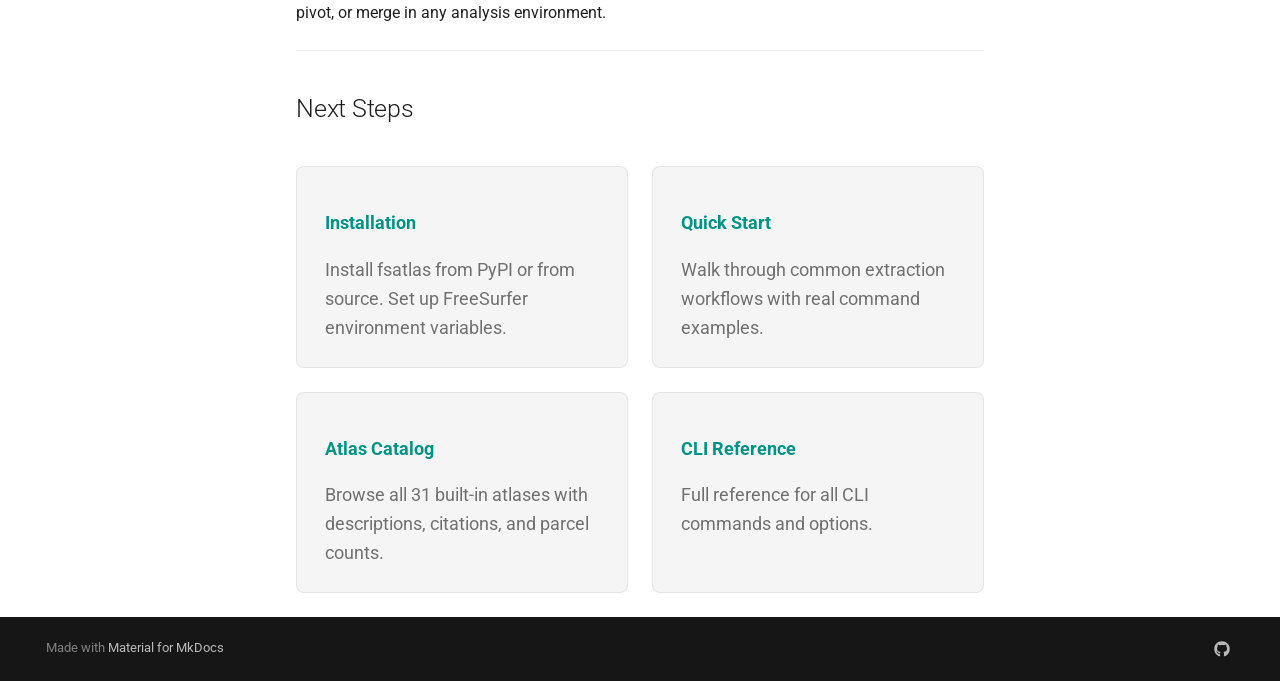
==== commit 3a04e59a: "Deployed 5a4781f with MkDocs version: 1.6.1" ====
--- a/index.html
+++ b/index.html
@@ -21,7 +21,7 @@
       
       
       <link rel="icon" href="assets/logo.png">
-      <meta name="generator" content="mkdocs-1.6.1, mkdocs-material-9.7.1">
+      <meta name="generator" content="mkdocs-1.6.1, mkdocs-material-9.7.6">
     
     
       
@@ -1072,8 +1072,11 @@
 
   <h1>Home</h1>
 
+<p align="center">
+  <img src="assets/logo.png" alt="fsatlas logo" width="400">
+</p>
+
 <div class="hero">
-<p><img alt="fsatlas logo" src="assets/logo.png" /></p>
 <p><strong>Automated atlas-based morphometry extraction for FreeSurfer-processed brain MRI</strong></p>
 <div class="badges">
 <p><a href="https://pypi.org/project/fsatlas/"><img alt="PyPI" src="https://img.shields.io/pypi/v/fsatlas.svg" /></a>
